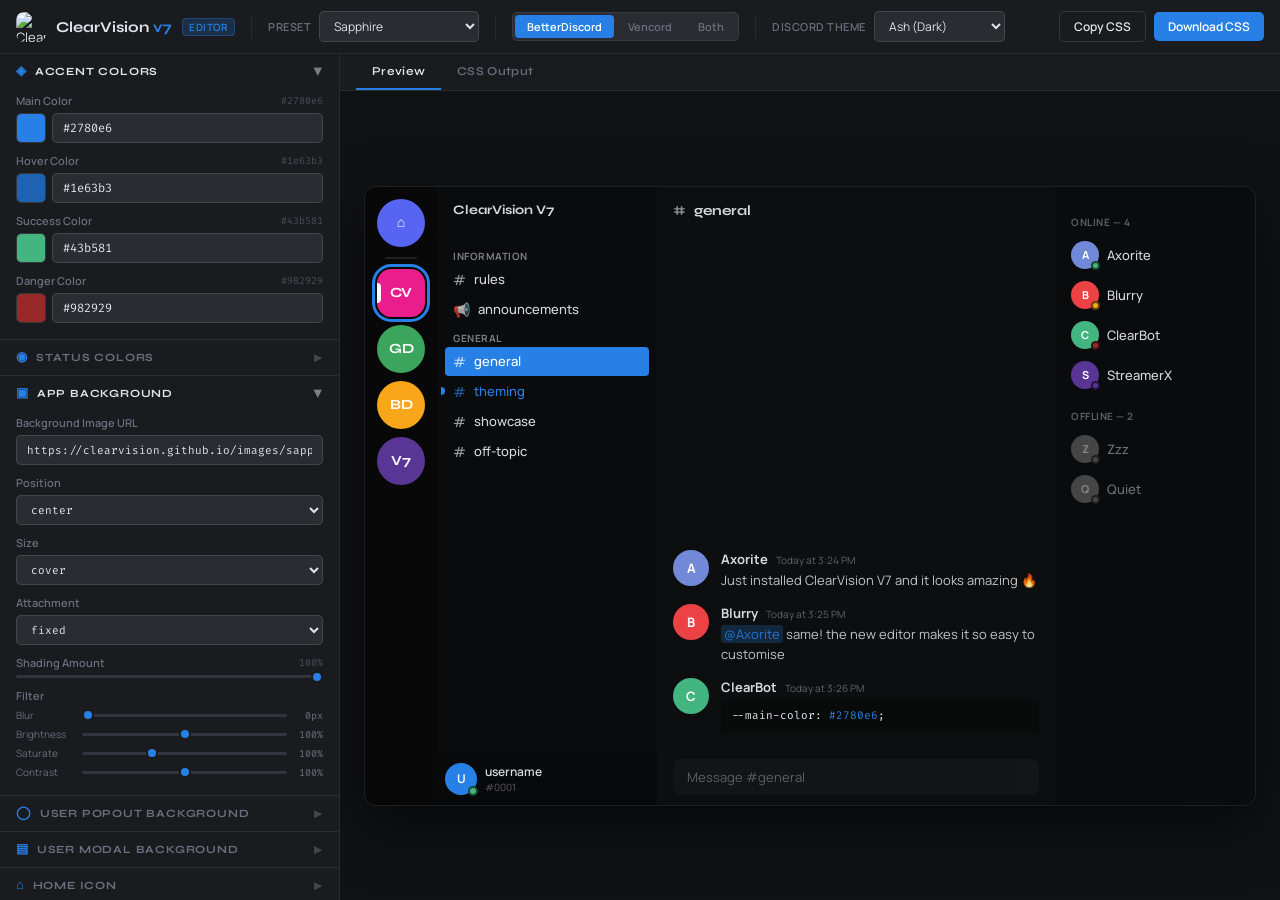
==== index.html @ d6570361 "Rename index-1.html to index.html" ====
<!DOCTYPE html>
<html lang="en">
<head>
<meta charset="UTF-8">
<meta name="viewport" content="width=device-width, initial-scale=1, viewport-fit=cover">
<title>v7 Editor</title>
<link rel="icon" type="image/png" href="https://avatars.githubusercontent.com/u/51228765?s=200&v=4">
<link rel="preconnect" href="https://fonts.googleapis.com">
<link href="https://fonts.googleapis.com/css2?family=Syne:wght@400;500;600;700;800&family=Fira+Code:wght@400;500&family=Manrope:wght@300;400;500;600&display=swap" rel="stylesheet">
<style>
  *, *::before, *::after { box-sizing: border-box; margin: 0; padding: 0; }

  :root {
    --ed-bg: #111214;
    --ed-surface: #1a1b1f;
    --ed-panel: #202226;
    --ed-control: #2a2c32;
    --ed-control-hover: #32353d;
    --ed-border: rgba(255,255,255,0.07);
    --ed-border-strong: rgba(255,255,255,0.12);
    --ed-text: #e1e3ea;
    --ed-muted: #6b6e7d;
    --ed-accent: #2780e6;
    --ed-accent-hover: #1e63b3;
    --ed-success: #3ba55d;
    --ed-danger: #ed4245;
    --ed-radius: 8px;
    --ed-radius-sm: 5px;
    --sidebar-w: 340px;
    /* Updated dynamically from the theme's main/hover colors */
    --theme-main: #2780e6;
    --theme-hover: #1e63b3;
  }

  html, body { height: 100%; background: var(--ed-bg); color: var(--ed-text); font-family: 'Manrope', sans-serif; font-size: 13px; overflow: hidden; }
  #app { display: flex; flex-direction: column; position: fixed; inset: 0; }

  /* ─── HEADER ─────────────────────────────────────── */
  #topbar {
    height: 54px;
    background: var(--ed-surface);
    border-bottom: 1px solid var(--ed-border);
    display: flex;
    align-items: center;
    padding: 0 16px;
    gap: 16px;
    flex-shrink: 0;
    z-index: 100;
  }
  .logo {
    display: flex;
    align-items: center;
    gap: 10px;
    flex-shrink: 0;
  }
  .logo-icon {
    width: 30px; height: 30px;
    border-radius: 8px;
    overflow: hidden;
    flex-shrink: 0;
  }
  .logo-name {
    font-family: 'Syne', sans-serif;
    font-weight: 700;
    font-size: 15px;
    color: var(--ed-text);
  }
  .logo-name span {
    color: var(--ed-accent);
  }
  .logo-badge {
    font-size: 10px;
    font-weight: 600;
    background: rgba(39, 128, 230, 0.2);
    color: var(--ed-accent);
    border: 1px solid rgba(39, 128, 230, 0.3);
    padding: 1px 6px;
    border-radius: 4px;
    letter-spacing: 0.5px;
  }
  .topbar-divider { width: 1px; height: 24px; background: var(--ed-border); flex-shrink: 0; }

  .preset-area {
    display: flex;
    align-items: center;
    gap: 8px;
  }
  .preset-area label {
    color: var(--ed-muted);
    font-size: 11px;
    font-weight: 600;
    text-transform: uppercase;
    letter-spacing: 0.5px;
    white-space: nowrap;
  }
  #preset-select {
    background: var(--ed-control);
    border: 1px solid var(--ed-border-strong);
    color: var(--ed-text);
    border-radius: var(--ed-radius-sm);
    padding: 5px 10px;
    font-size: 12px;
    font-family: 'Manrope', sans-serif;
    cursor: pointer;
    outline: none;
    min-width: 160px;
  }
  #preset-select:focus { border-color: var(--ed-accent); }

  .platform-tabs {
    display: flex;
    background: var(--ed-control);
    border-radius: var(--ed-radius-sm);
    border: 1px solid var(--ed-border);
    padding: 2px;
    gap: 2px;
    flex-shrink: 0;
  }
  .ptab {
    background: none;
    border: none;
    color: var(--ed-muted);
    font-family: 'Manrope', sans-serif;
    font-size: 11px;
    font-weight: 600;
    padding: 4px 12px;
    border-radius: 4px;
    cursor: pointer;
    transition: all 0.15s;
    white-space: nowrap;
  }
  .ptab:hover { color: var(--ed-text); }
  .ptab.active { background: var(--ed-accent); color: #fff; }

  .topbar-right { margin-left: auto; display: flex; gap: 8px; align-items: center; }

  .discord-theme-area {
    display: flex;
    align-items: center;
    gap: 8px;
  }
  .discord-theme-area label {
    color: var(--ed-muted);
    font-size: 11px;
    font-weight: 600;
    text-transform: uppercase;
    letter-spacing: 0.5px;
    white-space: nowrap;
  }
  #discord-theme-select {
    background: var(--ed-control);
    border: 1px solid var(--ed-border-strong);
    color: var(--ed-text);
    border-radius: var(--ed-radius-sm);
    padding: 5px 10px;
    font-size: 12px;
    font-family: 'Manrope', sans-serif;
    cursor: pointer;
    outline: none;
  }

  .btn {
    border: none;
    border-radius: var(--ed-radius-sm);
    padding: 6px 14px;
    font-family: 'Manrope', sans-serif;
    font-size: 12px;
    font-weight: 600;
    cursor: pointer;
    transition: all 0.15s;
    white-space: nowrap;
  }
  .btn-outline {
    background: transparent;
    border: 1px solid var(--ed-border-strong);
    color: var(--ed-text);
  }
  .btn-outline:hover { background: var(--ed-control); }
  .btn-primary { background: var(--ed-accent); color: #fff; }
  .btn-primary:hover { background: var(--ed-accent-hover); }

  /* ─── LAYOUT ──────────────────────────────────────── */
  #body { display: flex; flex: 1; overflow: hidden; }

  /* ─── SIDEBAR ─────────────────────────────────────── */
  #sidebar {
    width: var(--sidebar-w);
    flex-shrink: 0;
    background: var(--ed-surface);
    border-right: 1px solid var(--ed-border);
    overflow-y: auto;
    overflow-x: hidden;
    scrollbar-width: thin;
    scrollbar-color: var(--ed-control) transparent;
  }
  #sidebar::-webkit-scrollbar { width: 4px; }
  #sidebar::-webkit-scrollbar-track { background: transparent; }
  #sidebar::-webkit-scrollbar-thumb { background: var(--ed-control); border-radius: 4px; }

  /* ─── SECTION ─────────────────────────────────────── */
  .section { border-bottom: 1px solid var(--ed-border); }
  .section-header {
    display: flex;
    align-items: center;
    gap: 8px;
    padding: 11px 16px;
    cursor: pointer;
    user-select: none;
    font-family: 'Syne', sans-serif;
    font-size: 11px;
    font-weight: 700;
    text-transform: uppercase;
    letter-spacing: 0.8px;
    color: var(--ed-muted);
    transition: color 0.15s;
  }
  .section-header:hover { color: var(--ed-text); }
  .section-header .section-chevron {
    margin-left: auto;
    transition: transform 0.2s;
    opacity: 0.5;
    font-size: 10px;
  }
  .sec-icon {
    color: var(--theme-main);
    font-size: 13px;
    line-height: 1;
    flex-shrink: 0;
    transition: color 0.15s;
  }
  .section.open .section-header { color: var(--ed-text); }
  .section.open .section-chevron { transform: rotate(90deg); }
  .section-body {
    display: none;
    padding: 4px 16px 16px;
    gap: 10px;
    flex-direction: column;
  }
  .section.open .section-body { display: flex; }

  /* ─── CONTROLS ────────────────────────────────────── */
  .control-row {
    display: flex;
    flex-direction: column;
    gap: 5px;
  }
  .control-label {
    font-size: 11px;
    font-weight: 600;
    color: var(--ed-muted);
    display: flex;
    justify-content: space-between;
    align-items: center;
  }
  .control-label .label-default {
    font-size: 10px;
    font-weight: 400;
    font-family: 'Fira Code', monospace;
    color: rgba(107, 110, 125, 0.6);
  }

  /* Color row: swatch + hex input */
  .color-input-row {
    display: flex;
    gap: 6px;
    align-items: center;
  }
  .color-swatch-wrap {
    position: relative;
    width: 30px;
    height: 30px;
    border-radius: var(--ed-radius-sm);
    overflow: hidden;
    border: 1px solid var(--ed-border-strong);
    flex-shrink: 0;
    cursor: pointer;
  }
  .color-swatch-wrap input[type=color] {
    position: absolute;
    inset: -4px;
    width: calc(100% + 8px);
    height: calc(100% + 8px);
    border: none;
    padding: 0;
    cursor: pointer;
    opacity: 0;
  }
  .color-swatch {
    position: absolute;
    inset: 0;
    pointer-events: none;
    border-radius: 4px;
  }
  .hex-input {
    flex: 1;
    background: var(--ed-control);
    border: 1px solid var(--ed-border-strong);
    border-radius: var(--ed-radius-sm);
    color: var(--ed-text);
    font-family: 'Fira Code', monospace;
    font-size: 12px;
    padding: 5px 10px;
    outline: none;
    transition: border-color 0.15s;
    height: 30px;
  }
  .hex-input:focus { border-color: var(--ed-accent); }

  /* RGBA row */
  .rgba-row { display: flex; gap: 6px; align-items: center; }
  .opacity-wrap { display: flex; flex-direction: column; gap: 3px; flex: 1; }
  .opacity-label { font-size: 10px; color: var(--ed-muted); display: flex; justify-content: space-between; }
  input[type=range] {
    -webkit-appearance: none;
    width: 100%;
    height: 4px;
    background: var(--ed-control-hover);
    border-radius: 2px;
    outline: none;
    cursor: pointer;
  }
  input[type=range]::-webkit-slider-thumb {
    -webkit-appearance: none;
    width: 12px;
    height: 12px;
    border-radius: 50%;
    background: var(--ed-accent);
    border: 2px solid var(--ed-surface);
    cursor: pointer;
  }
  input[type=range].slim { height: 3px; }

  /* Text / select inputs */
  .text-input, .select-input {
    width: 100%;
    background: var(--ed-control);
    border: 1px solid var(--ed-border-strong);
    border-radius: var(--ed-radius-sm);
    color: var(--ed-text);
    font-family: 'Fira Code', monospace;
    font-size: 11px;
    padding: 6px 10px;
    outline: none;
    transition: border-color 0.15s;
    height: 30px;
  }
  .text-input:focus, .select-input:focus { border-color: var(--ed-accent); }
  .select-input { cursor: pointer; }

  /* Checkbox row */
  .check-row {
    display: flex;
    align-items: center;
    gap: 8px;
    padding: 4px 0;
    cursor: pointer;
    font-size: 12px;
    color: var(--ed-text);
  }
  .check-row input[type=checkbox] { accent-color: var(--ed-accent); cursor: pointer; width: 14px; height: 14px; }

  /* Shading group */
  .shading-group {
    background: var(--ed-control);
    border-radius: var(--ed-radius);
    border: 1px solid var(--ed-border);
    padding: 10px;
    display: flex;
    flex-direction: column;
    gap: 8px;
  }
  .shading-group .shading-label {
    font-size: 10px;
    font-weight: 700;
    text-transform: uppercase;
    letter-spacing: 0.5px;
    color: var(--ed-muted);
    margin-bottom: 2px;
  }

  .info-note {
    font-size: 11px;
    color: var(--ed-muted);
    background: var(--ed-control);
    border-radius: var(--ed-radius-sm);
    padding: 7px 10px;
    border-left: 2px solid var(--ed-accent);
    line-height: 1.5;
  }

  /* ─── PREVIEW AREA ────────────────────────────────── */
  #preview-area {
    flex: 1;
    display: flex;
    flex-direction: column;
    overflow: hidden;
    background: var(--ed-bg);
  }
  .preview-tabs-bar {
    display: flex;
    border-bottom: 1px solid var(--ed-border);
    background: var(--ed-surface);
    padding: 0 16px;
    gap: 0;
    flex-shrink: 0;
  }
  .view-tab {
    background: none;
    border: none;
    border-bottom: 2px solid transparent;
    color: var(--ed-muted);
    font-family: 'Syne', sans-serif;
    font-size: 12px;
    font-weight: 600;
    padding: 10px 16px;
    cursor: pointer;
    transition: all 0.15s;
    letter-spacing: 0.3px;
  }
  .view-tab:hover { color: var(--ed-text); border-bottom-color: color-mix(in srgb, var(--theme-main) 40%, transparent); }
  .view-tab.active { color: var(--ed-text); border-bottom-color: var(--theme-main); }

  .view-pane { display: none; flex: 1; overflow: hidden; }
  .view-pane.active { display: flex; }

  /* ─── DISCORD MOCK ────────────────────────────────── */
  #mock-wrap {
    flex: 1;
    display: flex;
    align-items: center;
    justify-content: center;
    padding: 24px;
    overflow: hidden;
  }
  #discord-mock {
    width: 100%;
    max-width: 900px;
    height: 100%;
    max-height: 620px;
    border-radius: 12px;
    overflow: hidden;
    display: flex;
    position: relative;
    box-shadow: 0 20px 60px rgba(0,0,0,0.6);
    border: 1px solid rgba(255,255,255,0.06);
  }
  /* Background layer */
  #mock-bg {
    position: absolute;
    inset: 0;
    background-size: cover;
    background-position: center;
    background-repeat: no-repeat;
    z-index: 0;
  }

  /* Servers sidebar */
  .mock-servers {
    width: 72px;
    flex-shrink: 0;
    display: flex;
    flex-direction: column;
    align-items: center;
    padding: 12px 0;
    gap: 8px;
    z-index: 2;
    position: relative;
  }
  .mock-servers-bg {
    position: absolute; inset: 0;
    background: rgba(0,0,0,0.6);
    z-index: -1;
  }
  .mock-server-icon {
    width: 48px; height: 48px;
    border-radius: 50%;
    display: flex; align-items: center; justify-content: center;
    font-family: 'Syne', sans-serif;
    font-weight: 700;
    font-size: 14px;
    color: #fff;
    cursor: pointer;
    transition: border-radius 0.2s;
    flex-shrink: 0;
    user-select: none;
  }
  .mock-server-icon:hover { border-radius: 30%; }
  .mock-server-icon.home { background: #5865f2; }
  .mock-server-icon.active { border-radius: 30%; }
  .server-pip {
    position: absolute;
    left: 0; top: 50%;
    transform: translateY(-50%);
    width: 4px;
    height: 20px;
    border-radius: 0 4px 4px 0;
    background: #fff;
    display: none;
  }
  .mock-server-icon.active .server-pip,
  .mock-server-icon:hover .server-pip { display: block; }
  .mock-server-wrap { position: relative; }
  .mock-divider {
    width: 32px; height: 2px;
    background: rgba(255,255,255,0.1);
    border-radius: 1px;
    margin: 2px 0;
  }

  /* Channels sidebar */
  .mock-channels {
    width: 220px;
    flex-shrink: 0;
    display: flex;
    flex-direction: column;
    z-index: 2;
    position: relative;
  }
  .mock-channels-bg {
    position: absolute; inset: 0;
    z-index: -1;
  }
  .mock-server-name {
    height: 48px;
    display: flex;
    align-items: center;
    padding: 0 16px;
    font-family: 'Syne', sans-serif;
    font-weight: 700;
    font-size: 13px;
    border-bottom: 1px solid rgba(0,0,0,0.2);
    cursor: pointer;
    user-select: none;
  }
  .mock-channel-list { flex: 1; padding: 8px 8px 0; overflow: hidden; }
  .mock-category-label {
    font-size: 10px;
    font-weight: 700;
    text-transform: uppercase;
    letter-spacing: 0.5px;
    padding: 6px 8px 2px;
    opacity: 0.7;
  }
  .mock-channel {
    display: flex;
    align-items: center;
    gap: 8px;
    padding: 5px 8px;
    border-radius: 4px;
    margin-bottom: 1px;
    cursor: pointer;
    font-size: 13px;
    font-weight: 500;
    user-select: none;
    position: relative;
  }
  .mock-channel.selected { border-radius: 4px; }
  .mock-channel .ch-icon { font-size: 14px; opacity: 0.7; }
  .mock-channel-unread-pip {
    position: absolute;
    left: -4px;
    width: 4px; height: 8px;
    border-radius: 0 4px 4px 0;
    display: none;
  }
  .mock-channel.unread .mock-channel-unread-pip { display: block; }
  .mock-user-bar {
    height: 52px;
    display: flex;
    align-items: center;
    padding: 0 8px;
    gap: 8px;
    background: rgba(0,0,0,0.2);
    flex-shrink: 0;
  }
  .mock-avatar {
    width: 32px; height: 32px;
    border-radius: 50%;
    background: var(--ed-accent);
    position: relative;
    flex-shrink: 0;
    display: flex;
    align-items: center;
    justify-content: center;
    font-size: 12px;
    font-weight: 700;
    color: #fff;
  }
  .mock-status-dot {
    position: absolute;
    bottom: -1px; right: -1px;
    width: 10px; height: 10px;
    border-radius: 50%;
    border: 2px solid rgba(0,0,0,0.4);
  }
  .mock-user-name { font-size: 12px; font-weight: 600; }
  .mock-user-tag { font-size: 11px; }

  /* Chat area */
  .mock-chat {
    flex: 1;
    display: flex;
    flex-direction: column;
    z-index: 2;
    position: relative;
    overflow: hidden;
  }
  .mock-chat-bg {
    position: absolute; inset: 0;
    z-index: -1;
  }
  .mock-chat-header {
    height: 48px;
    display: flex;
    align-items: center;
    padding: 0 16px;
    gap: 8px;
    border-bottom: 1px solid rgba(0,0,0,0.15);
    font-family: 'Syne', sans-serif;
    font-weight: 700;
    font-size: 14px;
    flex-shrink: 0;
  }
  .mock-chat-header .ch-icon { opacity: 0.6; }
  .mock-messages { flex: 1; padding: 16px; display: flex; flex-direction: column; gap: 14px; overflow: hidden; justify-content: flex-end; }
  .mock-msg { display: flex; gap: 12px; align-items: flex-start; }
  .mock-msg-avatar {
    width: 36px; height: 36px;
    border-radius: 50%;
    flex-shrink: 0;
    display: flex; align-items: center; justify-content: center;
    font-size: 13px; font-weight: 700; color: #fff;
  }
  .mock-msg-content { flex: 1; }
  .mock-msg-header { display: flex; gap: 8px; align-items: baseline; margin-bottom: 3px; }
  .mock-msg-name { font-size: 13px; font-weight: 700; }
  .mock-msg-time { font-size: 10px; opacity: 0.4; }
  .mock-msg-text { font-size: 13px; line-height: 1.5; opacity: 0.9; }
  .mock-msg-text.code-block {
    font-family: 'Fira Code', monospace;
    font-size: 11px;
    padding: 8px 10px;
    border-radius: 4px;
    margin-top: 4px;
    background: rgba(0,0,0,0.3);
    opacity: 1;
  }
  .mock-msg-mention {
    background: rgba(39,128,230,0.25);
    color: #7ab4f5;
    padding: 0 3px;
    border-radius: 3px;
  }

  .mock-input-bar {
    height: 56px;
    padding: 0 16px;
    display: flex;
    align-items: center;
    flex-shrink: 0;
  }
  .mock-input {
    flex: 1;
    height: 36px;
    border-radius: 8px;
    display: flex;
    align-items: center;
    padding: 0 14px;
    font-size: 13px;
    opacity: 0.5;
  }

  /* Members sidebar */
  .mock-members {
    width: 200px;
    flex-shrink: 0;
    display: flex;
    flex-direction: column;
    z-index: 2;
    position: relative;
    padding: 16px 8px;
    gap: 4px;
    overflow: hidden;
  }
  .mock-members-bg { position: absolute; inset: 0; z-index: -1; }
  .mock-member-cat {
    font-size: 10px;
    font-weight: 700;
    text-transform: uppercase;
    letter-spacing: 0.5px;
    padding: 4px 8px;
    opacity: 0.5;
    margin-top: 8px;
  }
  .mock-member-cat:first-child { margin-top: 0; }
  .mock-member {
    display: flex;
    align-items: center;
    gap: 8px;
    padding: 4px 8px;
    border-radius: 4px;
    cursor: pointer;
  }
  .mock-member:hover { background: rgba(255,255,255,0.05); }
  .mock-member-avatar {
    width: 28px; height: 28px;
    border-radius: 50%;
    flex-shrink: 0;
    display: flex; align-items: center; justify-content: center;
    font-size: 11px; font-weight: 700; color: #fff;
    position: relative;
  }
  .mock-member-status {
    position: absolute;
    bottom: -1px; right: -1px;
    width: 9px; height: 9px;
    border-radius: 50%;
    border: 2px solid transparent;
  }
  .mock-member-name { font-size: 13px; font-weight: 500; }

  /* CSS Output pane */
  #css-pane {
    flex: 1;
    overflow: auto;
    padding: 24px;
    scrollbar-width: thin;
    scrollbar-color: var(--ed-control) transparent;
  }
  #css-pane::-webkit-scrollbar { width: 6px; }
  #css-pane::-webkit-scrollbar-thumb { background: var(--ed-control); border-radius: 4px; }
  #css-output {
    font-family: 'Fira Code', monospace;
    font-size: 12px;
    line-height: 1.7;
    color: var(--ed-text);
    white-space: pre;
    background: var(--ed-surface);
    padding: 20px;
    border-radius: var(--ed-radius);
    border: 1px solid var(--ed-border);
  }
  /* Syntax highlighting */
  .css-comment { color: #5a6a7e; }
  .css-property { color: #c3e88d; }
  .css-value { color: #89ddff; }
  .css-selector { color: #82aaff; }
  .css-atrule { color: #c792ea; }
  .css-bracket { color: #89ddff; }

  /* ─── NOTIFICATION TOAST ──────────────────────────── */
  #toast {
    position: fixed;
    bottom: 24px; left: 50%; transform: translateX(-50%) translateY(0);
    background: var(--ed-success);
    color: #fff;
    padding: 10px 20px;
    border-radius: var(--ed-radius);
    font-size: 13px;
    font-weight: 600;
    z-index: 9999;
    transition: transform 0.25s cubic-bezier(0.34, 1.56, 0.64, 1), opacity 0.25s, visibility 0.25s;
    pointer-events: none;
    box-shadow: 0 4px 20px rgba(0,0,0,0.4);
    opacity: 0;
    visibility: hidden;
  }
  #toast.show { opacity: 1; visibility: visible; }

  /* ─── RESPONSIVE helper ───────────────────────────── */
  .mock-members { display: flex; }
  @media (max-width: 900px) { .mock-members { display: none; } }

  /* ─── MOBILE BOTTOM NAV ───────────────────────────── */
  #mobile-nav {
    display: none;
    height: calc(56px + env(safe-area-inset-bottom, 0px));
    padding-bottom: env(safe-area-inset-bottom, 0px);
    background: var(--ed-surface);
    border-top: 1px solid var(--ed-border);
    flex-shrink: 0;
    z-index: 200;
  }
  #mobile-nav-inner {
    display: flex;
    height: 56px;
  }
  .mnav-btn {
    flex: 1;
    display: flex;
    flex-direction: column;
    align-items: center;
    justify-content: center;
    gap: 3px;
    background: none;
    border: none;
    color: var(--ed-muted);
    font-family: 'Manrope', sans-serif;
    font-size: 10px;
    font-weight: 600;
    letter-spacing: 0.3px;
    cursor: pointer;
    transition: color 0.15s;
    padding: 0;
    position: relative;
  }
  .mnav-btn:hover:not(.active) { color: var(--theme-hover); }
  .mnav-btn.active { color: var(--theme-main); }
  .mnav-btn.active::after {
    content: '';
    position: absolute;
    top: 0; left: 20%; right: 20%;
    height: 2px;
    background: var(--theme-main);
    border-radius: 0 0 3px 3px;
  }
  .mnav-icon {
    width: 20px; height: 20px;
    display: block;
    fill: currentColor;
  }

  @media (max-width: 680px) {
    html, body { overflow: hidden; }

    /* Topbar: compact, no wrapping */
    #topbar {
      height: 50px;
      padding: 0 12px;
      gap: 8px;
      overflow: hidden;
    }
    /* Hide all topbar extras on mobile — they move to settings sheet or are redundant */
    .topbar-divider,
    .preset-area label,
    .platform-tabs,
    .discord-theme-area,
    .topbar-right { display: none !important; }

    /* Show just logo + mobile export btn */
    .logo-badge { display: none; }
    .logo-name { font-size: 14px; }
    #mobile-export-btn { display: flex !important; }

    /* Preset select stays visible, styled inline */
    .preset-area {
      margin-left: auto;
      gap: 0;
    }
    #preset-select {
      font-size: 12px;
      padding: 5px 8px;
      min-width: 0;
      max-width: 150px;
    }

    /* Layout: stacked, body fills remaining height */
    #body { position: relative; overflow: hidden; }

    /* Sidebar: full width, shown/hidden via mobile tab */
    #sidebar {
      position: absolute;
      inset: 0;
      width: 100%;
      border-right: none;
      z-index: 10;
      transform: translateX(0);
      transition: transform 0.25s ease;
    }
    #sidebar.mobile-hidden { transform: translateX(-100%); }

    /* Preview: full width, shown/hidden */
    #preview-area {
      position: absolute;
      inset: 0;
      z-index: 10;
      transform: translateX(100%);
      transition: transform 0.25s ease;
    }
    #preview-area.mobile-visible { transform: translateX(0); }

    /* Mobile CSS output pane */
    #css-pane { padding: 12px; }
    #css-output { font-size: 11px; white-space: pre-wrap; word-break: break-all; }

    /* Preview tabs bar on mobile — hide it, bottom nav handles this */
    .preview-tabs-bar { display: none; }

    /* Mock: smaller, full width */
    #mock-wrap { padding: 12px; align-items: flex-start; }
    #discord-mock {
      max-width: 100%;
      max-height: none;
      height: 380px;
      border-radius: 8px;
    }
    .mock-channels { width: 160px; }
    .mock-servers { width: 52px; }
    .mock-server-icon { width: 36px; height: 36px; font-size: 11px; }

    /* Controls: larger touch targets */
    .hex-input, .text-input, .select-input { height: 38px; font-size: 13px; }
    .color-swatch-wrap { width: 38px; height: 38px; }
    .section-header { padding: 14px 16px; font-size: 12px; }

    /* Mobile nav visible */
    #mobile-nav { display: flex; flex-direction: column; }

    /* Mobile settings sheet */
    #mobile-settings {
      display: block !important;
      position: fixed;
      inset: 0;
      z-index: 500;
      background: rgba(0,0,0,0.6);
      opacity: 0;
      pointer-events: none;
      transition: opacity 0.2s;
    }
    #mobile-settings.open {
      opacity: 1;
      pointer-events: all;
    }
    #mobile-settings-sheet {
      position: absolute;
      bottom: 0; left: 0; right: 0;
      background: var(--ed-surface);
      border-radius: 16px 16px 0 0;
      padding: 16px;
      display: flex;
      flex-direction: column;
      gap: 14px;
      transform: translateY(100%);
      transition: transform 0.25s cubic-bezier(0.34, 1.2, 0.64, 1);
    }
    #mobile-settings.open #mobile-settings-sheet { transform: translateY(0); }
    .settings-sheet-handle {
      width: 36px; height: 4px;
      background: var(--ed-border-strong);
      border-radius: 2px;
      margin: 0 auto 4px;
    }
    .settings-sheet-title {
      font-family: 'Syne', sans-serif;
      font-weight: 700;
      font-size: 15px;
      margin-bottom: 4px;
    }
    .settings-sheet-row {
      display: flex;
      flex-direction: column;
      gap: 6px;
    }
    .settings-sheet-row label {
      font-size: 11px;
      font-weight: 600;
      color: var(--ed-muted);
      text-transform: uppercase;
      letter-spacing: 0.5px;
    }
    .settings-sheet-row select {
      background: var(--ed-control);
      border: 1px solid var(--ed-border-strong);
      color: var(--ed-text);
      border-radius: var(--ed-radius-sm);
      padding: 10px 12px;
      font-size: 14px;
      font-family: 'Manrope', sans-serif;
      width: 100%;
      outline: none;
    }
    .settings-sheet-btns {
      display: flex;
      gap: 10px;
    }
    .settings-sheet-btns .btn {
      flex: 1;
      padding: 12px;
      font-size: 14px;
      border-radius: var(--ed-radius);
    }
    #mobile-export-btn {
      margin-left: auto;
      align-items: center;
      gap: 6px;
    }
  }
</style>
</head>
<body>

<div id="app">
  <!-- TOPBAR -->
  <header id="topbar">
    <div class="logo">
      <div class="logo-icon"><img src="https://avatars.githubusercontent.com/u/51228765?s=200&v=4" alt="ClearVision" style="width:100%;height:100%;object-fit:cover;border-radius:7px;display:block;"></div>
      <span class="logo-name">ClearVision <span>v7</span></span>
      <span class="logo-badge">EDITOR</span>
    </div>
    <div class="topbar-divider"></div>
    <div class="preset-area">
      <label>PRESET</label>
      <select id="preset-select">
        <option value="">Custom</option>
        <option value="sapphire" selected>Sapphire</option>
        <option value="ruby">Ruby</option>
        <option value="amber">Amber</option>
        <option value="emerald">Emerald</option>
        <option value="amethyst">Amethyst</option>
        <option value="halloween">Halloween</option>
        <option value="winter">Winter</option>
      </select>
    </div>
    <div class="topbar-divider"></div>
    <div class="platform-tabs">
      <button class="ptab active" data-platform="bd">BetterDiscord</button>
      <button class="ptab" data-platform="vencord">Vencord</button>
      <button class="ptab" data-platform="both">Both</button>
    </div>
    <div class="topbar-divider"></div>
    <div class="discord-theme-area">
      <label>DISCORD THEME</label>
      <select id="discord-theme-select">
        <option value="dark">Ash (Dark)</option>
        <option value="darker">Dark (Darker)</option>
        <option value="midnight">Onyx (Midnight)</option>
        <option value="light">Light</option>
      </select>
    </div>
    <div class="topbar-right">
      <button class="btn btn-outline" id="copy-btn">Copy CSS</button>
      <button class="btn btn-primary" id="download-btn">Download CSS</button>
      <!-- Mobile only -->
      <button class="btn btn-outline" id="mobile-export-btn" style="display:none;" onclick="openMobileSettings()">⚙️ Settings</button>
    </div>
  </header>

  <div id="body">
    <!-- SIDEBAR -->
    <aside id="sidebar">

      <!-- ACCENT COLORS -->
      <div class="section open" id="sec-accent">
        <div class="section-header" onclick="toggleSection('sec-accent')">
          <span class="sec-icon">◈</span> Accent Colors
          <span class="section-chevron">▶</span>
        </div>
        <div class="section-body">
          <div class="control-row">
            <div class="control-label">Main Color <span class="label-default">#2780e6</span></div>
            <div id="ctrl-main-color"></div>
          </div>
          <div class="control-row">
            <div class="control-label">Hover Color <span class="label-default">#1e63b3</span></div>
            <div id="ctrl-hover-color"></div>
          </div>
          <div class="control-row">
            <div class="control-label">Success Color <span class="label-default">#43b581</span></div>
            <div id="ctrl-success-color"></div>
          </div>
          <div class="control-row">
            <div class="control-label">Danger Color <span class="label-default">#982929</span></div>
            <div id="ctrl-danger-color"></div>
          </div>
        </div>
      </div>

      <!-- STATUS COLORS -->
      <div class="section" id="sec-status">
        <div class="section-header" onclick="toggleSection('sec-status')">
          <span class="sec-icon">◉</span> Status Colors
          <span class="section-chevron">▶</span>
        </div>
        <div class="section-body">
          <div class="control-row">
            <div class="control-label">Online <span class="label-default">#43b581</span></div>
            <div id="ctrl-online-color"></div>
          </div>
          <div class="control-row">
            <div class="control-label">Idle <span class="label-default">#faa61a</span></div>
            <div id="ctrl-idle-color"></div>
          </div>
          <div class="control-row">
            <div class="control-label">Do Not Disturb <span class="label-default">#982929</span></div>
            <div id="ctrl-dnd-color"></div>
          </div>
          <div class="control-row">
            <div class="control-label">Streaming <span class="label-default">#593695</span></div>
            <div id="ctrl-streaming-color"></div>
          </div>
          <div class="control-row">
            <div class="control-label">Offline <span class="label-default">#808080</span></div>
            <div id="ctrl-offline-color"></div>
          </div>
        </div>
      </div>

      <!-- BACKGROUND -->
      <div class="section open" id="sec-bg">
        <div class="section-header" onclick="toggleSection('sec-bg')">
          <span class="sec-icon">▣</span> App Background
          <span class="section-chevron">▶</span>
        </div>
        <div class="section-body">
          <div class="control-row">
            <div class="control-label">Background Image URL</div>
            <input type="text" class="text-input" id="ctrl-bg-url" placeholder="https://example.com/image.jpg">
          </div>
          <div class="control-row">
            <div class="control-label">Position</div>
            <select class="select-input" id="ctrl-bg-position">
              <option value="center">center</option>
              <option value="top">top</option>
              <option value="bottom">bottom</option>
              <option value="left">left</option>
              <option value="right">right</option>
              <option value="top center">top center</option>
              <option value="bottom center">bottom center</option>
            </select>
          </div>
          <div class="control-row">
            <div class="control-label">Size</div>
            <select class="select-input" id="ctrl-bg-size">
              <option value="cover">cover</option>
              <option value="contain">contain</option>
              <option value="auto">auto</option>
              <option value="100%">100%</option>
              <option value="100% 100%">100% 100%</option>
            </select>
          </div>
          <div class="control-row">
            <div class="control-label">Attachment</div>
            <select class="select-input" id="ctrl-bg-attachment">
              <option value="fixed">fixed</option>
              <option value="scroll">scroll</option>
              <option value="local">local</option>
            </select>
          </div>
          <div class="control-row" id="ctrl-bg-shading-row">
            <div class="control-label">Shading Amount <span class="label-default" id="shading-pct-label">100%</span></div>
            <input type="range" class="slim" id="ctrl-bg-shading-pct" min="0" max="100" value="100">
          </div>
          <div class="control-row">
            <div class="control-label">Filter</div>
            <div style="display:flex;flex-direction:column;gap:5px;">
              <div style="display:flex;gap:6px;align-items:center;">
                <span style="font-size:10px;color:var(--ed-muted);width:60px;">Blur</span>
                <input type="range" class="slim" id="filter-blur" min="0" max="20" value="0" step="0.5" style="flex:1">
                <span style="font-size:10px;font-family:'Fira Code',monospace;color:var(--ed-muted);width:30px;text-align:right" id="filter-blur-val">0px</span>
              </div>
              <div style="display:flex;gap:6px;align-items:center;">
                <span style="font-size:10px;color:var(--ed-muted);width:60px;">Brightness</span>
                <input type="range" class="slim" id="filter-brightness" min="0" max="200" value="100" step="5" style="flex:1">
                <span style="font-size:10px;font-family:'Fira Code',monospace;color:var(--ed-muted);width:30px;text-align:right" id="filter-brightness-val">100%</span>
              </div>
              <div style="display:flex;gap:6px;align-items:center;">
                <span style="font-size:10px;color:var(--ed-muted);width:60px;">Saturate</span>
                <input type="range" class="slim" id="filter-saturate" min="0" max="300" value="100" step="5" style="flex:1">
                <span style="font-size:10px;font-family:'Fira Code',monospace;color:var(--ed-muted);width:30px;text-align:right" id="filter-saturate-val">100%</span>
              </div>
              <div style="display:flex;gap:6px;align-items:center;">
                <span style="font-size:10px;color:var(--ed-muted);width:60px;">Contrast</span>
                <input type="range" class="slim" id="filter-contrast" min="0" max="200" value="100" step="5" style="flex:1">
                <span style="font-size:10px;font-family:'Fira Code',monospace;color:var(--ed-muted);width:30px;text-align:right" id="filter-contrast-val">100%</span>
              </div>
            </div>
          </div>
        </div>
      </div>

      <!-- USER POPOUT BG -->
      <div class="section" id="sec-popout">
        <div class="section-header" onclick="toggleSection('sec-popout')">
          <span class="sec-icon">◯</span> User Popout Background
          <span class="section-chevron">▶</span>
        </div>
        <div class="section-body">
          <label class="check-row">
            <input type="checkbox" id="popout-link-bg" checked>
            Use same as App Background
          </label>
          <div id="popout-custom-fields" style="display:none;flex-direction:column;gap:10px;">
            <div class="control-row">
              <div class="control-label">Image URL</div>
              <input type="text" class="text-input" id="ctrl-popout-url" placeholder="https://...">
            </div>
            <div class="control-row">
              <div class="control-label">Position</div>
              <select class="select-input" id="ctrl-popout-position">
                <option value="center">center</option><option value="top">top</option><option value="bottom">bottom</option>
              </select>
            </div>
            <div class="control-row">
              <div class="control-label">Size</div>
              <select class="select-input" id="ctrl-popout-size">
                <option value="cover">cover</option><option value="contain">contain</option><option value="auto">auto</option>
              </select>
            </div>
            <div class="control-row">
              <div class="control-label">Attachment</div>
              <select class="select-input" id="ctrl-popout-attachment">
                <option value="fixed">fixed</option><option value="scroll">scroll</option>
              </select>
            </div>
          </div>
        </div>
      </div>

      <!-- USER MODAL BG -->
      <div class="section" id="sec-modal">
        <div class="section-header" onclick="toggleSection('sec-modal')">
          <span class="sec-icon">▤</span> User Modal Background
          <span class="section-chevron">▶</span>
        </div>
        <div class="section-body">
          <label class="check-row">
            <input type="checkbox" id="modal-link-bg" checked>
            Use same as App Background
          </label>
          <div id="modal-custom-fields" style="display:none;flex-direction:column;gap:10px;">
            <div class="control-row">
              <div class="control-label">Image URL</div>
              <input type="text" class="text-input" id="ctrl-modal-url" placeholder="https://...">
            </div>
            <div class="control-row">
              <div class="control-label">Position</div>
              <select class="select-input" id="ctrl-modal-position">
                <option value="center">center</option><option value="top">top</option><option value="bottom">bottom</option>
              </select>
            </div>
            <div class="control-row">
              <div class="control-label">Size</div>
              <select class="select-input" id="ctrl-modal-size">
                <option value="cover">cover</option><option value="contain">contain</option><option value="auto">auto</option>
              </select>
            </div>
            <div class="control-row">
              <div class="control-label">Attachment</div>
              <select class="select-input" id="ctrl-modal-attachment">
                <option value="fixed">fixed</option><option value="scroll">scroll</option>
              </select>
            </div>
          </div>
        </div>
      </div>

      <!-- HOME ICON -->
      <div class="section" id="sec-home">
        <div class="section-header" onclick="toggleSection('sec-home')">
          <span class="sec-icon">⌂</span> Home Icon
          <span class="section-chevron">▶</span>
        </div>
        <div class="section-body">
          <div class="control-row">
            <div class="control-label">Home Icon URL</div>
            <input type="text" class="text-input" id="ctrl-home-icon" placeholder="https://clearvision.github.io/icons/discord.svg">
          </div>
          <div class="control-row">
            <div class="control-label">Home Icon Size</div>
            <select class="select-input" id="ctrl-home-size">
              <option value="cover">cover</option>
              <option value="contain">contain</option>
              <option value="auto">auto</option>
            </select>
          </div>
        </div>
      </div>

      <!-- FONTS -->
      <div class="section" id="sec-fonts">
        <div class="section-header" onclick="toggleSection('sec-fonts')">
          <span>Aa</span> Fonts
          <span class="section-chevron">▶</span>
        </div>
        <div class="section-body">
          <div class="info-note">Font must be installed on the user's system, or imported via an @import rule in the custom CSS area.</div>
          <div class="control-row">
            <div class="control-label">Main Font</div>
            <input type="text" class="text-input" id="ctrl-main-font" value='"gg sans", "Helvetica Neue", Helvetica, Arial, sans-serif'>
          </div>
          <div class="control-row">
            <div class="control-label">Code Font</div>
            <input type="text" class="text-input" id="ctrl-code-font" value='Consolas, "gg mono", "Liberation Mono", Menlo, Courier, monospace'>
          </div>
        </div>
      </div>

      <!-- CHANNEL COLORS -->
      <div class="section" id="sec-channels">
        <div class="section-header" onclick="toggleSection('sec-channels')">
          <span>#</span> Channel Colors
          <span class="section-chevron">▶</span>
        </div>
        <div class="section-body">
          <div class="info-note">Values starting with <code>var(--...)</code> reference Discord's built-in variables. Change to a hex color to override.</div>
          <div class="control-row">
            <div class="control-label">Normal</div>
            <input type="text" class="text-input ch-var" id="ctrl-channel-normal" value="var(--interactive-text-default)">
          </div>
          <div class="control-row">
            <div class="control-label">Muted</div>
            <input type="text" class="text-input ch-var" id="ctrl-channel-muted" value="var(--interactive-muted)">
          </div>
          <div class="control-row">
            <div class="control-label">Hover</div>
            <input type="text" class="text-input ch-var" id="ctrl-channel-hover" value="var(--interactive-text-hover)">
          </div>
          <div class="control-row">
            <div class="control-label">Selected Text</div>
            <input type="text" class="text-input ch-var" id="ctrl-channel-selected" value="var(--interactive-text-active)">
          </div>
          <div class="control-row">
            <div class="control-label">Selected Background <span class="label-default">var(--main-color)</span></div>
            <input type="text" class="text-input ch-var" id="ctrl-channel-selected-bg" value="var(--main-color)">
          </div>
          <div class="control-row">
            <div class="control-label">Unread <span class="label-default">var(--main-color)</span></div>
            <input type="text" class="text-input ch-var" id="ctrl-channel-unread" value="var(--main-color)">
          </div>
          <div class="control-row">
            <div class="control-label">Unread Hover <span class="label-default">var(--hover-color)</span></div>
            <input type="text" class="text-input ch-var" id="ctrl-channel-unread-hover" value="var(--hover-color)">
          </div>
        </div>
      </div>

      <!-- SHADING -->
      <div class="section" id="sec-shading">
        <div class="section-header" onclick="toggleSection('sec-shading')">
          <span class="sec-icon">▨</span> Panel Shading
          <span class="section-chevron">▶</span>
        </div>
        <div class="section-body">
          <div class="info-note" id="shading-note">Editing shading for: <strong>Ash (Dark)</strong>. Change the Discord Theme selector to edit other variants.</div>

          <div class="shading-group">
            <div class="shading-label">Background Shading</div>
            <div id="ctrl-bg-shading"></div>
          </div>
          <div class="shading-group">
            <div class="shading-label">Card Shading</div>
            <div id="ctrl-card-shading"></div>
          </div>
          <div class="shading-group">
            <div class="shading-label">Popout Shading</div>
            <div id="ctrl-popout-shading"></div>
          </div>
          <div class="shading-group">
            <div class="shading-label">Modal Shading</div>
            <div id="ctrl-modal-shading"></div>
          </div>
          <div class="shading-group">
            <div class="shading-label">Input Shading</div>
            <div id="ctrl-input-shading"></div>
          </div>
          <div class="control-row">
            <div class="control-label">Normal Text Color</div>
            <div id="ctrl-normal-text"></div>
          </div>
          <div class="control-row">
            <div class="control-label">Muted Text Color</div>
            <div id="ctrl-muted-text"></div>
          </div>
        </div>
      </div>

      <!-- ADDONS -->
      <div class="section" id="sec-addons">
        <div class="section-header" onclick="toggleSection('sec-addons')">
          <span class="sec-icon">⊕</span> Optional Addons
          <span class="section-chevron">▶</span>
        </div>
        <div class="section-body">
          <div class="info-note">These addons are maintained separately. Enable them to include the required <code>@import</code> in your CSS.</div>
          <label class="check-row">
            <input type="checkbox" id="addon-titlebar" onchange="state.addonTitlebar=this.checked; updateCssOutput()">
            Windows Titlebar — moves window controls into the header
          </label>
          <label class="check-row">
            <input type="checkbox" id="addon-hsl" onchange="state.addonHorizontalServers=this.checked; if(this.checked){ state.addonServerColumns=false; document.getElementById('addon-servercolumns').checked=false; } updateCssOutput()">
            Horizontal Server List
          </label>
          <label class="check-row">
            <input type="checkbox" id="addon-radial" onchange="state.addonRadialStatus=this.checked; updateCssOutput()">
            Radial Status — circular status indicators
          </label>
          <label class="check-row">
            <input type="checkbox" id="addon-discolored" onchange="state.addonDiscolored=this.checked; updateCssOutput()">
            Discolored — colored icons &amp; UI elements
          </label>
          <label class="check-row">
            <input type="checkbox" id="addon-servercolumns" onchange="state.addonServerColumns=this.checked; if(this.checked){ state.addonHorizontalServers=false; document.getElementById('addon-hsl').checked=false; } updateCssOutput()">
            Server Columns — multi-column server list
          </label>
        </div>
      </div>

      <!-- TRANSPARENT BACKGROUNDS -->
      <div class="section" id="sec-transparent">
        <div class="section-header" onclick="toggleSection('sec-transparent')">
          <span class="sec-icon">▭</span> Transparent Backgrounds
          <span class="section-chevron">▶</span>
        </div>
        <div class="section-body">
          <label class="check-row">
            <input type="checkbox" id="bg-transparent" onchange="state.bgTransparent=this.checked; showTransparentWarning(); updateCssOutput()">
            Transparent App Background
          </label>
          <label class="check-row">
            <input type="checkbox" id="popout-transparent" onchange="state.popoutTransparent=this.checked; showTransparentWarning(); updateCssOutput()">
            Transparent User Popout
          </label>
          <label class="check-row">
            <input type="checkbox" id="modal-transparent" onchange="state.modalTransparent=this.checked; showTransparentWarning(); updateCssOutput()">
            Transparent User Modal
          </label>
          <div class="info-note transparent-bd-warning" id="transparent-bd-warning" style="display:none;">
            <strong>BetterDiscord users:</strong> Transparent backgrounds require enabling <em>Enable Transparency</em> in Discord's Appearance settings, and launching Discord with <code>--enable-transparent-visuals</code>. On Vencord, transparency works automatically via the VibrancyEffect or TransparentBackground plugin.<br><br>
            <strong>Other client mods:</strong> Transparent background support varies — refer to your client mod's documentation to enable it.
          </div>
        </div>
      </div>

      <!-- IMPORT EXISTING CSS -->
      <div class="section" id="sec-import">
        <div class="section-header" onclick="toggleSection('sec-import')">
          <span class="sec-icon">▷</span> Import Existing Theme
          <span class="section-chevron">▶</span>
        </div>
        <div class="section-body">
          <div class="info-note">Upload a ClearVision CSS file to populate the editor with its settings. Unknown values are left unchanged.</div>
          <label style="display:flex;flex-direction:column;gap:8px;cursor:pointer;">
            <div id="import-dropzone" style="border:2px dashed var(--ed-border-strong);border-radius:var(--ed-radius);padding:20px;text-align:center;color:var(--ed-muted);font-size:12px;transition:border-color 0.15s,color 0.15s;cursor:pointer;"
              ondragover="event.preventDefault();this.style.borderColor='var(--theme-main)';this.style.color='var(--ed-text)';"
              ondragleave="this.style.borderColor='';this.style.color='';"
              ondrop="event.preventDefault();this.style.borderColor='';this.style.color='';handleCssImport(event.dataTransfer.files[0]);">
              <div style="font-size:24px;margin-bottom:6px;">⬆️</div>
              Drop a .css file here or click to browse
            </div>
            <input type="file" accept=".css,text/css" style="display:none" id="import-file-input" onchange="handleCssImport(this.files[0])">
          </label>
          <button class="btn btn-outline" style="width:100%" onclick="document.getElementById('import-file-input').click()">Browse for CSS file…</button>
          <div id="import-result" style="display:none;font-size:11px;padding:8px 10px;border-radius:var(--ed-radius-sm);background:var(--ed-control);color:var(--ed-text);line-height:1.6;"></div>
        </div>
      </div>

      <!-- CUSTOM CSS -->
      <div class="section" id="sec-custom">
        <div class="section-header" onclick="toggleSection('sec-custom')">
          <span class="sec-icon">✦</span> Additional CSS
          <span class="section-chevron">▶</span>
        </div>
        <div class="section-body">
          <div class="control-row">
            <div class="control-label">Custom CSS (appended at the end)</div>
            <textarea id="ctrl-custom-css" style="width:100%;min-height:100px;background:var(--ed-control);border:1px solid var(--ed-border-strong);border-radius:var(--ed-radius-sm);color:var(--ed-text);font-family:'Fira Code',monospace;font-size:11px;padding:8px 10px;outline:none;resize:vertical;line-height:1.6;" placeholder="/* Add your custom CSS here */"></textarea>
          </div>
        </div>
      </div>

    </aside>

    <!-- PREVIEW AREA -->
    <main id="preview-area">
      <div class="preview-tabs-bar">
        <button class="view-tab active" onclick="switchViewTab('preview', this)">Preview</button>
        <button class="view-tab" onclick="switchViewTab('css', this)">CSS Output</button>
      </div>

      <div class="view-pane active" id="pane-preview">
        <div id="mock-wrap">
          <div id="discord-mock">
            <!-- Background layer -->
            <div id="mock-bg"></div>

            <!-- Servers sidebar -->
            <div class="mock-servers">
              <div class="mock-servers-bg" id="mock-servers-bg"></div>
              <div class="mock-server-wrap">
                <div class="mock-server-icon home" id="mock-home-icon">
                  <div class="server-pip"></div>
                  ⌂
                </div>
              </div>
              <div class="mock-divider"></div>
              <div class="mock-server-wrap">
                <div class="mock-server-icon active" id="mock-active-server" style="background:#e91e8c">
                  <div class="server-pip"></div>
                  CV
                </div>
              </div>
              <div class="mock-server-wrap">
                <div class="mock-server-icon" style="background:#3ba55d">GD</div>
              </div>
              <div class="mock-server-wrap">
                <div class="mock-server-icon" style="background:#faa61a">BD</div>
              </div>
              <div class="mock-server-wrap">
                <div class="mock-server-icon" style="background:#593695">V7</div>
              </div>
            </div>

            <!-- Channels sidebar -->
            <div class="mock-channels">
              <div class="mock-channels-bg" id="mock-channels-bg"></div>
              <div class="mock-server-name" id="mock-server-name-text">ClearVision V7</div>
              <div class="mock-channel-list">
                <div class="mock-category-label" id="mock-cat1">INFORMATION</div>
                <div class="mock-channel" id="mock-ch-rules">
                  <span class="ch-icon">#</span> rules
                </div>
                <div class="mock-channel" id="mock-ch-announce">
                  <span class="ch-icon">📢</span> announcements
                </div>
                <div class="mock-category-label" id="mock-cat2">GENERAL</div>
                <div class="mock-channel selected" id="mock-ch-general">
                  <div class="mock-channel-unread-pip" id="mock-pip-general"></div>
                  <span class="ch-icon">#</span> general
                </div>
                <div class="mock-channel unread" id="mock-ch-theming">
                  <div class="mock-channel-unread-pip" id="mock-pip-theming"></div>
                  <span class="ch-icon">#</span> theming
                </div>
                <div class="mock-channel" id="mock-ch-showcase">
                  <span class="ch-icon">#</span> showcase
                </div>
                <div class="mock-channel" id="mock-ch-offtopic">
                  <span class="ch-icon">#</span> off-topic
                </div>
              </div>
              <div class="mock-user-bar">
                <div class="mock-avatar" id="mock-avatar-bar">
                  U
                  <div class="mock-status-dot" id="mock-own-status"></div>
                </div>
                <div>
                  <div class="mock-user-name" id="mock-username-bar">username</div>
                  <div class="mock-user-tag" id="mock-usertag-bar" style="font-size:10px;opacity:0.5;">#0001</div>
                </div>
              </div>
            </div>

            <!-- Chat area -->
            <div class="mock-chat">
              <div class="mock-chat-bg" id="mock-chat-bg"></div>
              <div class="mock-chat-header" id="mock-chat-header">
                <span class="ch-icon">#</span>
                <span>general</span>
              </div>
              <div class="mock-messages">
                <div class="mock-msg">
                  <div class="mock-msg-avatar" style="background:#7289da">A</div>
                  <div class="mock-msg-content">
                    <div class="mock-msg-header">
                      <span class="mock-msg-name" id="mock-msg-name1">Axorite</span>
                      <span class="mock-msg-time">Today at 3:24 PM</span>
                    </div>
                    <div class="mock-msg-text" id="mock-msg-text1">Just installed ClearVision V7 and it looks amazing 🔥</div>
                  </div>
                </div>
                <div class="mock-msg">
                  <div class="mock-msg-avatar" style="background:#ed4245">B</div>
                  <div class="mock-msg-content">
                    <div class="mock-msg-header">
                      <span class="mock-msg-name" id="mock-msg-name2">Blurry</span>
                      <span class="mock-msg-time">Today at 3:25 PM</span>
                    </div>
                    <div class="mock-msg-text" id="mock-msg-text2"><span class="mock-msg-mention">@Axorite</span> same! the new editor makes it so easy to customise</div>
                  </div>
                </div>
                <div class="mock-msg">
                  <div class="mock-msg-avatar" id="mock-msg-avatar3" style="background:#43b581">C</div>
                  <div class="mock-msg-content">
                    <div class="mock-msg-header">
                      <span class="mock-msg-name" id="mock-msg-name3" style="">ClearBot</span>
                      <span class="mock-msg-time">Today at 3:26 PM</span>
                    </div>
                    <div class="mock-msg-text code-block" id="mock-msg-code">--main-color: <span id="mock-code-color">#2780e6</span>;</div>
                  </div>
                </div>
              </div>
              <div class="mock-input-bar">
                <div class="mock-input" id="mock-input-box">Message #general</div>
              </div>
            </div>

            <!-- Members sidebar -->
            <div class="mock-members">
              <div class="mock-members-bg" id="mock-members-bg"></div>
              <div class="mock-member-cat">ONLINE — 4</div>
              <div class="mock-member">
                <div class="mock-member-avatar" style="background:#7289da">A
                  <div class="mock-member-status" id="ms-online" style="background:#43b581"></div>
                </div>
                <span class="mock-member-name" id="mm-name1">Axorite</span>
              </div>
              <div class="mock-member">
                <div class="mock-member-avatar" style="background:#ed4245">B
                  <div class="mock-member-status" id="ms-idle" style="background:#faa61a"></div>
                </div>
                <span class="mock-member-name" id="mm-name2">Blurry</span>
              </div>
              <div class="mock-member">
                <div class="mock-member-avatar" id="mock-member-av3" style="background:#43b581">C
                  <div class="mock-member-status" id="ms-dnd" style="background:#982929"></div>
                </div>
                <span class="mock-member-name" id="mm-name3">ClearBot</span>
              </div>
              <div class="mock-member">
                <div class="mock-member-avatar" style="background:#593695">S
                  <div class="mock-member-status" id="ms-streaming" style="background:#593695"></div>
                </div>
                <span class="mock-member-name">StreamerX</span>
              </div>
              <div class="mock-member-cat">OFFLINE — 2</div>
              <div class="mock-member" style="opacity:0.5">
                <div class="mock-member-avatar" style="background:#808080">Z
                  <div class="mock-member-status" id="ms-offline" style="background:#808080"></div>
                </div>
                <span class="mock-member-name">Zzz</span>
              </div>
              <div class="mock-member" style="opacity:0.5">
                <div class="mock-member-avatar" style="background:#808080">Q
                  <div class="mock-member-status" style="background:#808080"></div>
                </div>
                <span class="mock-member-name">Quiet</span>
              </div>
            </div>
          </div>
        </div>
      </div>

      <div class="view-pane" id="pane-css">
        <div id="css-pane">
          <pre id="css-output"></pre>
        </div>
      </div>
    </main>
  </div>

  <!-- MOBILE BOTTOM NAV (inside #app so it's part of the flex column) -->
  <nav id="mobile-nav">
    <div id="mobile-nav-inner">
      <button class="mnav-btn active" id="mnav-editor" onclick="mobileTab('editor')">
        <svg class="mnav-icon" viewBox="0 0 24 24"><path d="M3 17.25V21h3.75L17.81 9.94l-3.75-3.75L3 17.25zM20.71 7.04a1 1 0 0 0 0-1.41l-2.34-2.34a1 1 0 0 0-1.41 0l-1.83 1.83 3.75 3.75 1.83-1.83z"/></svg>
        Editor
      </button>
      <button class="mnav-btn" id="mnav-preview" onclick="mobileTab('preview')">
        <svg class="mnav-icon" viewBox="0 0 24 24"><path d="M12 4.5C7 4.5 2.73 7.61 1 12c1.73 4.39 6 7.5 11 7.5s9.27-3.11 11-7.5c-1.73-4.39-6-7.5-11-7.5zM12 17c-2.76 0-5-2.24-5-5s2.24-5 5-5 5 2.24 5 5-2.24 5-5 5zm0-8c-1.66 0-3 1.34-3 3s1.34 3 3 3 3-1.34 3-3-1.34-3-3-3z"/></svg>
        Preview
      </button>
      <button class="mnav-btn" id="mnav-css" onclick="mobileTab('css')">
        <svg class="mnav-icon" viewBox="0 0 24 24"><path d="M9.4 16.6 4.8 12l4.6-4.6L8 6l-6 6 6 6 1.4-1.4zm5.2 0 4.6-4.6-4.6-4.6L16 6l6 6-6 6-1.4-1.4z"/></svg>
        CSS
      </button>
      <button class="mnav-btn" id="mnav-export" onclick="openMobileSettings()">
        <svg class="mnav-icon" viewBox="0 0 24 24"><path d="M19 9h-4V3H9v6H5l7 7 7-7zM5 18v2h14v-2H5z"/></svg>
        Export
      </button>
    </div>
  </nav>
</div>

<!-- MOBILE SETTINGS SHEET -->
<div id="mobile-settings" style="display:none;" onclick="closeMobileSettingsIfBg(event)">
  <div id="mobile-settings-sheet">
    <div class="settings-sheet-handle"></div>
    <div class="settings-sheet-title">Settings & Export</div>

    <div class="settings-sheet-row">
      <label>Platform</label>
      <select id="mobile-platform-select" onchange="state.platform=this.value; document.querySelectorAll('.ptab').forEach(b=>b.classList.toggle('active',b.dataset.platform===this.value)); updateCssOutput();">
        <option value="bd">BetterDiscord</option>
        <option value="vencord">Vencord</option>
        <option value="both">Both</option>
      </select>
    </div>

    <div class="settings-sheet-row">
      <label>Discord Theme (Preview)</label>
      <select id="mobile-discord-theme" onchange="document.getElementById('discord-theme-select').value=this.value; state.discordTheme=this.value; refreshShadingControls(); updatePreview(); updateCssOutput();">
        <option value="dark">Ash (Dark)</option>
        <option value="darker">Dark (Darker)</option>
        <option value="midnight">Onyx (Midnight)</option>
        <option value="light">Light</option>
      </select>
    </div>

    <div class="settings-sheet-btns">
      <button class="btn btn-outline" onclick="navigator.clipboard.writeText(generateCSS()).then(()=>{ showToast('✓ Copied!'); closeMobileSettings(); })">Copy CSS</button>
      <button class="btn btn-primary" onclick="downloadCSS(); closeMobileSettings();">Download CSS</button>
    </div>
  </div>
</div>

<div id="toast">✓ Copied to clipboard!</div>

<script>
// ─── STATE ──────────────────────────────────────────────────────────
const state = {
  platform: 'bd',
  discordTheme: 'dark',

  // Root vars
  mainColor: '#2780e6',
  hoverColor: '#1e63b3',
  successColor: '#43b581',
  dangerColor: '#982929',

  onlineColor: '#43b581',
  idleColor: '#faa61a',
  dndColor: '#982929',
  streamingColor: '#593695',
  offlineColor: '#808080',

  bgUrl: 'https://clearvision.github.io/images/sapphire.jpg',
  bgPosition: 'center',
  bgSize: 'cover',
  bgAttachment: 'fixed',
  bgShadingPct: 100,
  filterBlur: 0,
  filterBrightness: 100,
  filterSaturate: 100,
  filterContrast: 100,

  popoutLinkBg: true,
  popoutUrl: 'https://clearvision.github.io/images/sapphire.jpg',
  popoutPosition: 'center',
  popoutSize: 'cover',
  popoutAttachment: 'fixed',

  modalLinkBg: true,
  modalUrl: 'https://clearvision.github.io/images/sapphire.jpg',
  modalPosition: 'center',
  modalSize: 'cover',
  modalAttachment: 'fixed',

  homeIcon: 'https://clearvision.github.io/icons/discord.svg',
  homeSize: 'cover',

  mainFont: '"gg sans", "Helvetica Neue", Helvetica, Arial, sans-serif',
  codeFont: 'Consolas, "gg mono", "Liberation Mono", Menlo, Courier, monospace',

  channelNormal: 'var(--interactive-text-default)',
  channelMuted: 'var(--interactive-muted)',
  channelHover: 'var(--interactive-text-hover)',
  channelSelected: 'var(--interactive-text-active)',
  channelSelectedBg: 'var(--main-color)',
  channelUnread: 'var(--main-color)',
  channelUnreadHover: 'var(--hover-color)',

  customCss: '',

  // Addons
  addonTitlebar: false,
  addonHorizontalServers: false,
  addonRadialStatus: false,
  addonDiscolored: false,
  addonServerColumns: false,

  // Transparent backgrounds
  bgTransparent: false,
  popoutTransparent: false,
  modalTransparent: false,

  // Per-theme shading
  shading: {
    light: {
      bgShading: { color: '#fcfcfc', opacity: 0.3 },
      cardShading: { color: '#fcfcfc', opacity: 0.3 },
      popoutShading: { color: '#fcfcfc', opacity: 0.7 },
      modalShading: { color: '#fcfcfc', opacity: 0.5 },
      inputShading: { color: '#000000', opacity: 0.3 },
      normalText: '#36363c',
      mutedText: '#75757e',
    },
    dark: {
      bgShading: { color: '#000000', opacity: 0.4 },
      cardShading: { color: '#000000', opacity: 0.2 },
      popoutShading: { color: '#000000', opacity: 0.6 },
      modalShading: { color: '#000000', opacity: 0.4 },
      inputShading: { color: '#ffffff', opacity: 0.05 },
      normalText: '#d8d8db',
      mutedText: '#aeaeb4',
    },
    darker: {
      bgShading: { color: '#000000', opacity: 0.6 },
      cardShading: { color: '#000000', opacity: 0.3 },
      popoutShading: { color: '#000000', opacity: 0.7 },
      modalShading: { color: '#000000', opacity: 0.5 },
      inputShading: { color: '#ffffff', opacity: 0.05 },
      normalText: '#fbfbfb',
      mutedText: '#94949c',
    },
    midnight: {
      bgShading: { color: '#000000', opacity: 0.8 },
      cardShading: { color: '#000000', opacity: 0.4 },
      popoutShading: { color: '#000000', opacity: 0.8 },
      modalShading: { color: '#000000', opacity: 0.6 },
      inputShading: { color: '#ffffff', opacity: 0.05 },
      normalText: '#dcdcde',
      mutedText: '#86868e',
    },
  }
};

// ─── PRESETS ─────────────────────────────────────────────────────────
const PRESETS = {
  sapphire: {
    label: 'Sapphire',
    mainColor: '#2780e6',
    hoverColor: '#1e63b3',
    bgUrl: 'https://clearvision.github.io/images/sapphire.jpg',
  },
  ruby: {
    label: 'Ruby',
    mainColor: '#e62727',
    hoverColor: '#b31e1e',
    bgUrl: 'https://clearvision.github.io/images/ruby.jpg',
  },
  amber: {
    label: 'Amber',
    mainColor: '#e67a27',
    hoverColor: '#b35d1e',
    bgUrl: 'https://clearvision.github.io/images/amber.jpg',
  },
  emerald: {
    label: 'Emerald',
    mainColor: '#33e627',
    hoverColor: '#2ab31e',
    bgUrl: 'https://clearvision.github.io/images/emerald.jpg',
  },
  amethyst: {
    label: 'Amethyst',
    mainColor: '#da27e6',
    hoverColor: '#a71eb3',
    bgUrl: 'https://clearvision.github.io/images/amethyst.jpg',
  },
  halloween: {
    label: 'Halloween',
    mainColor: '#e67a27',
    hoverColor: '#b35d1e',
    bgUrl: 'https://clearvision.github.io/images/halloween.jpg',
  },
  winter: {
    label: 'Winter',
    mainColor: '#66aacc',
    hoverColor: '#447799',
    bgUrl: 'https://clearvision.github.io/images/winter.jpg',
  },
};

// ─── HELPERS ─────────────────────────────────────────────────────────
function hexToRgb(hex) {
  const r = parseInt(hex.slice(1,3),16);
  const g = parseInt(hex.slice(3,5),16);
  const b = parseInt(hex.slice(5,7),16);
  return {r,g,b};
}
function rgbToHex(r,g,b) {
  return '#' + [r,g,b].map(x=>x.toString(16).padStart(2,'0')).join('');
}
function colorOpacityToRgba(color, opacity) {
  const {r,g,b} = hexToRgb(color);
  return `rgba(${r}, ${g}, ${b}, ${opacity})`;
}
function isHexColor(v) { return typeof v === 'string' && /^#[0-9a-fA-F]{3,8}$/.test(v.trim()); }

// Wraps multi-word font names in double quotes if not already quoted; strips existing quotes first
function quoteFontName(fontStack) {
  return fontStack.split(',').map(f => {
    f = f.trim().replace(/^["']|["']$/g, ''); // strip any existing quotes
    if (f.includes(' ')) return `"${f}"`;
    return f;
  }).join(', ');
}

function resolveChannelVar(val) {
  // Resolve common Discord var references for preview
  const sh = state.shading[state.discordTheme];
  if (val === 'var(--main-color)') return state.mainColor;
  if (val === 'var(--hover-color)') return state.hoverColor;
  if (val === 'var(--interactive-text-default)') return sh.normalText;
  if (val === 'var(--interactive-text-hover)') return sh.normalText;
  if (val === 'var(--interactive-text-active)') return sh.normalText;
  if (val === 'var(--interactive-muted)') return sh.mutedText;
  return isHexColor(val) ? val : sh.normalText;
}

function resolveChannelSelectedBg() {
  const v = state.channelSelectedBg;
  if (v === 'var(--main-color)') return state.mainColor;
  if (isHexColor(v)) return v;
  return state.mainColor;
}

function resolveChannelUnread() {
  const v = state.channelUnread;
  if (v === 'var(--main-color)') return state.mainColor;
  if (isHexColor(v)) return v;
  return state.mainColor;
}

// ─── COLOR PICKER WIDGET ──────────────────────────────────────────────
function makeColorPicker(containerId, stateKey, onChange) {
  const el = document.getElementById(containerId);
  el.innerHTML = `
    <div class="color-input-row">
      <div class="color-swatch-wrap" title="Click to pick color">
        <div class="color-swatch" id="${containerId}-swatch"></div>
        <input type="color" id="${containerId}-picker">
      </div>
      <input type="text" class="hex-input" id="${containerId}-hex" maxlength="30" placeholder="#000000">
    </div>`;

  const picker = document.getElementById(`${containerId}-picker`);
  const hexIn = document.getElementById(`${containerId}-hex`);
  const swatch = document.getElementById(`${containerId}-swatch`);

  function setVal(hex) {
    if (!hex) return;
    const cleanHex = hex.startsWith('#') ? hex : '#' + hex;
    if (isHexColor(cleanHex)) {
      picker.value = cleanHex.length === 7 ? cleanHex : picker.value;
      swatch.style.background = cleanHex;
    }
    hexIn.value = hex;
    if (!stateKey.startsWith('_dummy_')) state[stateKey] = hex;
    onChange(hex);
  }

  picker.addEventListener('input', () => {
    setVal(picker.value);
  });
  hexIn.addEventListener('input', () => {
    const v = hexIn.value.trim();
    if (isHexColor(v)) {
      swatch.style.background = v;
      picker.value = v.length === 7 ? v : picker.value;
    }
    state[stateKey] = v;
    onChange(v);
  });

  // Init
  setVal(state[stateKey]);
  return { setVal };
}

// ─── RGBA SHADING WIDGET ──────────────────────────────────────────────
function makeRgbaControl(containerId, themeKey, shadingKey, label) {
  const el = document.getElementById(containerId);
  el.innerHTML = `
    <div class="rgba-row">
      <div class="color-swatch-wrap" title="Click to pick color" style="width:24px;height:24px;">
        <div class="color-swatch" id="${containerId}-swatch"></div>
        <input type="color" id="${containerId}-picker">
      </div>
      <div class="opacity-wrap">
        <div class="opacity-label">
          <span>Opacity</span>
          <span id="${containerId}-opacity-val"></span>
        </div>
        <input type="range" class="slim" id="${containerId}-opacity" min="0" max="1" step="0.01">
      </div>
    </div>`;

  const picker = document.getElementById(`${containerId}-picker`);
  const opSlider = document.getElementById(`${containerId}-opacity`);
  const opVal = document.getElementById(`${containerId}-opacity-val`);
  const swatch = document.getElementById(`${containerId}-swatch`);

  function update() {
    const color = picker.value;
    const opacity = parseFloat(opSlider.value);
    swatch.style.background = colorOpacityToRgba(color, opacity);
    opVal.textContent = Math.round(opacity * 100) + '%';
    state.shading[themeKey][shadingKey] = { color, opacity };
    updatePreview();
    updateCssOutput();
  }

  picker.addEventListener('input', update);
  opSlider.addEventListener('input', update);

  // Init
  const s = state.shading[themeKey][shadingKey];
  picker.value = s.color;
  opSlider.value = s.opacity;
  swatch.style.background = colorOpacityToRgba(s.color, s.opacity);
  opVal.textContent = Math.round(s.opacity * 100) + '%';

  return {
    refresh() {
      const s = state.shading[themeKey][shadingKey];
      picker.value = s.color;
      opSlider.value = s.opacity;
      swatch.style.background = colorOpacityToRgba(s.color, s.opacity);
      opVal.textContent = Math.round(s.opacity * 100) + '%';
    }
  };
}

// ─── COLOR PICKER REFS ────────────────────────────────────────────────
let colorPickers = {};

function initControls() {
  // Accent colors
  colorPickers.mainColor = makeColorPicker('ctrl-main-color', 'mainColor', () => { updatePreview(); updateCssOutput(); });
  colorPickers.hoverColor = makeColorPicker('ctrl-hover-color', 'hoverColor', () => { updatePreview(); updateCssOutput(); });
  colorPickers.successColor = makeColorPicker('ctrl-success-color', 'successColor', () => { updatePreview(); updateCssOutput(); });
  colorPickers.dangerColor = makeColorPicker('ctrl-danger-color', 'dangerColor', () => { updatePreview(); updateCssOutput(); });

  // Status colors
  colorPickers.onlineColor = makeColorPicker('ctrl-online-color', 'onlineColor', () => { updatePreview(); updateCssOutput(); });
  colorPickers.idleColor = makeColorPicker('ctrl-idle-color', 'idleColor', () => { updatePreview(); updateCssOutput(); });
  colorPickers.dndColor = makeColorPicker('ctrl-dnd-color', 'dndColor', () => { updatePreview(); updateCssOutput(); });
  colorPickers.streamingColor = makeColorPicker('ctrl-streaming-color', 'streamingColor', () => { updatePreview(); updateCssOutput(); });
  colorPickers.offlineColor = makeColorPicker('ctrl-offline-color', 'offlineColor', () => { updatePreview(); updateCssOutput(); });

  // Normal/muted text
  colorPickers.normalText = makeColorPicker('ctrl-normal-text', '_dummy_nt', (v) => {
    state.shading[state.discordTheme].normalText = v;
    updatePreview(); updateCssOutput();
  });
  colorPickers.mutedText = makeColorPicker('ctrl-muted-text', '_dummy_mt', (v) => {
    state.shading[state.discordTheme].mutedText = v;
    updatePreview(); updateCssOutput();
  });
  // Hacky: override _dummy_ keys
  colorPickers.normalText.setVal(state.shading[state.discordTheme].normalText);
  colorPickers.mutedText.setVal(state.shading[state.discordTheme].mutedText);

  // Shading rgba controls
  initShadingControls();

  // Background fields
  document.getElementById('ctrl-bg-url').value = state.bgUrl;
  document.getElementById('ctrl-bg-url').addEventListener('input', (e) => {
    state.bgUrl = e.target.value;
    updatePreview(); updateCssOutput();
  });
  document.getElementById('ctrl-bg-position').value = state.bgPosition;
  document.getElementById('ctrl-bg-position').addEventListener('change', (e) => { state.bgPosition = e.target.value; updateCssOutput(); });
  document.getElementById('ctrl-bg-size').value = state.bgSize;
  document.getElementById('ctrl-bg-size').addEventListener('change', (e) => { state.bgSize = e.target.value; updateCssOutput(); });
  document.getElementById('ctrl-bg-attachment').value = state.bgAttachment;
  document.getElementById('ctrl-bg-attachment').addEventListener('change', (e) => { state.bgAttachment = e.target.value; updateCssOutput(); });

  const shadingPct = document.getElementById('ctrl-bg-shading-pct');
  shadingPct.value = state.bgShadingPct;
  shadingPct.addEventListener('input', (e) => {
    state.bgShadingPct = parseInt(e.target.value);
    document.getElementById('shading-pct-label').textContent = state.bgShadingPct + '%';
    updateCssOutput();
  });

  // Filter sliders
  ['blur','brightness','saturate','contrast'].forEach(f => {
    const el = document.getElementById(`filter-${f}`);
    const valEl = document.getElementById(`filter-${f}-val`);
    const key = `filter${f.charAt(0).toUpperCase()+f.slice(1)}`;
    el.value = state[key];
    valEl.textContent = f === 'blur' ? state[key] + 'px' : state[key] + '%';
    el.addEventListener('input', () => {
      state[key] = parseFloat(el.value);
      valEl.textContent = f === 'blur' ? state[key] + 'px' : state[key] + '%';
      updatePreview(); updateCssOutput();
    });
  });

  // Popout link
  document.getElementById('popout-link-bg').addEventListener('change', (e) => {
    state.popoutLinkBg = e.target.checked;
    document.getElementById('popout-custom-fields').style.display = e.target.checked ? 'none' : 'flex';
    updateCssOutput();
  });
  ['url','position','size','attachment'].forEach(f => {
    const el = document.getElementById(`ctrl-popout-${f}`);
    if (!el) return;
    el.addEventListener('input', () => { state[`popout${f.charAt(0).toUpperCase()+f.slice(1)}`] = el.value; updateCssOutput(); });
    el.addEventListener('change', () => { state[`popout${f.charAt(0).toUpperCase()+f.slice(1)}`] = el.value; updateCssOutput(); });
  });

  // Modal link
  document.getElementById('modal-link-bg').addEventListener('change', (e) => {
    state.modalLinkBg = e.target.checked;
    document.getElementById('modal-custom-fields').style.display = e.target.checked ? 'none' : 'flex';
    updateCssOutput();
  });
  ['url','position','size','attachment'].forEach(f => {
    const el = document.getElementById(`ctrl-modal-${f}`);
    if (!el) return;
    el.addEventListener('input', () => { state[`modal${f.charAt(0).toUpperCase()+f.slice(1)}`] = el.value; updateCssOutput(); });
    el.addEventListener('change', () => { state[`modal${f.charAt(0).toUpperCase()+f.slice(1)}`] = el.value; updateCssOutput(); });
  });

  // Home icon
  document.getElementById('ctrl-home-icon').value = state.homeIcon;
  document.getElementById('ctrl-home-icon').addEventListener('input', (e) => { state.homeIcon = e.target.value; updateCssOutput(); });
  document.getElementById('ctrl-home-size').value = state.homeSize;
  document.getElementById('ctrl-home-size').addEventListener('change', (e) => { state.homeSize = e.target.value; updateCssOutput(); });

  // Fonts
  document.getElementById('ctrl-main-font').addEventListener('input', (e) => { state.mainFont = e.target.value; updateCssOutput(); });
  document.getElementById('ctrl-code-font').addEventListener('input', (e) => { state.codeFont = e.target.value; updateCssOutput(); });

  // Channel vars
  const chFields = [
    ['ctrl-channel-normal','channelNormal'],
    ['ctrl-channel-muted','channelMuted'],
    ['ctrl-channel-hover','channelHover'],
    ['ctrl-channel-selected','channelSelected'],
    ['ctrl-channel-selected-bg','channelSelectedBg'],
    ['ctrl-channel-unread','channelUnread'],
    ['ctrl-channel-unread-hover','channelUnreadHover'],
  ];
  chFields.forEach(([id, key]) => {
    const el = document.getElementById(id);
    el.addEventListener('input', () => { state[key] = el.value; updatePreview(); updateCssOutput(); });
  });

  // Custom CSS
  document.getElementById('ctrl-custom-css').addEventListener('input', (e) => { state.customCss = e.target.value; updateCssOutput(); });

  // Platform tabs
  document.querySelectorAll('.ptab').forEach(btn => {
    btn.addEventListener('click', () => {
      document.querySelectorAll('.ptab').forEach(b => b.classList.remove('active'));
      btn.classList.add('active');
      state.platform = btn.dataset.platform;
      updateCssOutput();
    });
  });

  // Discord theme
  document.getElementById('discord-theme-select').addEventListener('change', (e) => {
    state.discordTheme = e.target.value;
    refreshShadingControls();
    updatePreview();
    updateCssOutput();
  });

  // Preset select
  document.getElementById('preset-select').addEventListener('change', (e) => {
    const key = e.target.value;
    if (!key || !PRESETS[key]) return;
    applyPreset(PRESETS[key]);
  });

  // Copy / Download
  document.getElementById('copy-btn').addEventListener('click', () => {
    navigator.clipboard.writeText(generateCSS()).then(() => showToast('✓ Copied to clipboard!'));
  });
  document.getElementById('download-btn').addEventListener('click', downloadCSS);
}

let shadingRgbaControls = {};

function initShadingControls() {
  const theme = state.discordTheme;
  shadingRgbaControls.bgShading = makeRgbaControl('ctrl-bg-shading', theme, 'bgShading');
  shadingRgbaControls.cardShading = makeRgbaControl('ctrl-card-shading', theme, 'cardShading');
  shadingRgbaControls.popoutShading = makeRgbaControl('ctrl-popout-shading', theme, 'popoutShading');
  shadingRgbaControls.modalShading = makeRgbaControl('ctrl-modal-shading', theme, 'modalShading');
  shadingRgbaControls.inputShading = makeRgbaControl('ctrl-input-shading', theme, 'inputShading');
}

function refreshShadingControls() {
  const theme = state.discordTheme;
  const labels = {
    dark: 'Ash (Dark)', darker: 'Dark (Darker)', midnight: 'Onyx (Midnight)', light: 'Light'
  };
  document.getElementById('shading-note').innerHTML =
    `Editing shading for: <strong>${labels[theme]}</strong>. Change the Discord Theme selector to edit other variants.`;

  // Fully rebuild all rgba controls bound to the new theme
  shadingRgbaControls.bgShading = makeRgbaControl('ctrl-bg-shading', theme, 'bgShading');
  shadingRgbaControls.cardShading = makeRgbaControl('ctrl-card-shading', theme, 'cardShading');
  shadingRgbaControls.popoutShading = makeRgbaControl('ctrl-popout-shading', theme, 'popoutShading');
  shadingRgbaControls.modalShading = makeRgbaControl('ctrl-modal-shading', theme, 'modalShading');
  shadingRgbaControls.inputShading = makeRgbaControl('ctrl-input-shading', theme, 'inputShading');

  // Update text color pickers for the newly selected theme
  colorPickers.normalText.setVal(state.shading[theme].normalText);
  colorPickers.mutedText.setVal(state.shading[theme].mutedText);
}

// ─── APPLY PRESET ────────────────────────────────────────────────────
function applyPreset(preset) {
  Object.keys(preset).forEach(key => { state[key] = preset[key]; });
  // Refresh pickers
  colorPickers.mainColor.setVal(state.mainColor);
  colorPickers.hoverColor.setVal(state.hoverColor);
  document.getElementById('ctrl-bg-url').value = state.bgUrl;
  updatePreview();
  updateCssOutput();
}

// ─── UPDATE PREVIEW ───────────────────────────────────────────────────
function updatePreview() {
  const sh = state.shading[state.discordTheme];
  const bgUrl = state.bgUrl;
  const bgStyle = bgUrl ? `url(${bgUrl}) center/cover no-repeat` : '#1a1b1f';

  // Sync theme color CSS vars so mobile nav + any CSS consumers stay in sync
  document.documentElement.style.setProperty('--theme-main', state.mainColor);
  document.documentElement.style.setProperty('--theme-hover', state.hoverColor);

  // Background
  document.getElementById('mock-bg').style.background = bgStyle;

  // Apply filter to bg
  let filterStr = '';
  if (state.filterBlur !== 0) filterStr += `blur(${state.filterBlur}px) `;
  if (state.filterBrightness !== 100) filterStr += `brightness(${state.filterBrightness}%) `;
  if (state.filterSaturate !== 100) filterStr += `saturate(${state.filterSaturate}%) `;
  if (state.filterContrast !== 100) filterStr += `contrast(${state.filterContrast}%) `;
  document.getElementById('mock-bg').style.filter = filterStr.trim() || 'none';

  // Panel shadings
  const serversShading = colorOpacityToRgba(sh.bgShading.color, Math.min(sh.bgShading.opacity + 0.15, 1));
  const channelsShading = colorOpacityToRgba(sh.bgShading.color, sh.bgShading.opacity);
  const chatShading = colorOpacityToRgba(sh.bgShading.color, Math.max(sh.bgShading.opacity - 0.15, 0));
  const membersShading = channelsShading;

  document.getElementById('mock-servers-bg').style.background = serversShading;
  document.getElementById('mock-channels-bg').style.background = channelsShading;
  document.getElementById('mock-chat-bg').style.background = chatShading;
  document.getElementById('mock-members-bg').style.background = membersShading;

  // Text colors
  const normal = sh.normalText;
  const muted = sh.mutedText;

  document.querySelectorAll('.mock-server-name, .mock-chat-header, .mock-msg-name, .mock-member-name, .mock-user-name').forEach(el => {
    el.style.color = normal;
  });
  document.querySelectorAll('.mock-category-label, .mock-user-tag, .mock-member-cat').forEach(el => {
    el.style.color = muted;
  });

  // Channels
  const chNormal = resolveChannelVar(state.channelNormal);
  const chMuted = resolveChannelVar(state.channelMuted);
  const chSelectedBg = resolveChannelSelectedBg();
  const chUnread = resolveChannelUnread();

  ['rules','announce','showcase','offtopic'].forEach(ch => {
    const el = document.getElementById(`mock-ch-${ch}`);
    if (el) { el.style.color = chNormal; el.style.background = ''; }
  });
  // Muted not shown, hover not shown in static

  // Selected channel
  const selEl = document.getElementById('mock-ch-general');
  if (selEl) {
    selEl.style.background = chSelectedBg;
    selEl.style.color = '#ffffff';
  }

  // Unread channel
  const unreadEl = document.getElementById('mock-ch-theming');
  if (unreadEl) {
    unreadEl.style.color = chUnread;
    unreadEl.style.background = '';
    const pip = document.getElementById('mock-pip-theming');
    if (pip) pip.style.background = chUnread;
  }

  // Input box
  const inputBox = document.getElementById('mock-input-box');
  if (inputBox) {
    inputBox.style.background = colorOpacityToRgba(sh.inputShading.color, sh.inputShading.opacity);
    inputBox.style.color = muted;
  }

  // Status dots
  document.getElementById('ms-online').style.background = state.onlineColor;
  document.getElementById('ms-idle').style.background = state.idleColor;
  document.getElementById('ms-dnd').style.background = state.dndColor;
  document.getElementById('ms-streaming').style.background = state.streamingColor;
  document.getElementById('ms-offline').style.background = state.offlineColor;
  document.getElementById('mock-own-status').style.background = state.onlineColor;

  // Member status border matches bg shading
  document.querySelectorAll('.mock-member-status, .mock-status-dot').forEach(el => {
    el.style.borderColor = colorOpacityToRgba(sh.bgShading.color, Math.min(sh.bgShading.opacity + 0.2, 1));
  });

  // Main color on home avatar bg indicator
  document.getElementById('mock-active-server').style.outline = `3px solid ${state.mainColor}`;
  document.getElementById('mock-active-server').style.outlineOffset = '2px';

  // Code block shows main color
  document.getElementById('mock-code-color').style.color = state.mainColor;
  document.getElementById('mock-code-color').textContent = state.mainColor;

  // Message text color
  document.querySelectorAll('.mock-msg-text:not(.code-block)').forEach(el => { el.style.color = normal; });

  // Mention color uses main color
  document.querySelectorAll('.mock-msg-mention').forEach(el => {
    const {r,g,b} = hexToRgb(isHexColor(state.mainColor) ? state.mainColor : '#2780e6');
    el.style.background = `rgba(${r},${g},${b},0.25)`;
    el.style.color = `rgba(${r},${g},${b},1)`;
  });

  // Chat header border
  document.getElementById('mock-chat-header').style.borderBottomColor = colorOpacityToRgba('#000000', 0.15);

  // Avatar accent on bar
  document.getElementById('mock-avatar-bar').style.background = state.mainColor;
}

// ─── CSS GENERATION ───────────────────────────────────────────────────
function buildFilterValue() {
  let parts = [];
  if (state.filterBlur !== 0) parts.push(`blur(${state.filterBlur}px)`);
  if (state.filterBrightness !== 100) parts.push(`brightness(${state.filterBrightness}%)`);
  if (state.filterContrast !== 100) parts.push(`contrast(${state.filterContrast}%)`);
  // Saturate always included (default with saturation-factor)
  if (state.filterSaturate !== 100) {
    parts.push(`saturate(${state.filterSaturate}%)`);
  } else {
    parts.push(`saturate(calc(var(--saturation-factor, 1) * 1))`);
  }
  return parts.join(' ');
}

function getImports() {
  let lines = [];
  lines.push(`@import url("https://clearvision.github.io/ClearVision-v7/main.css");`);
  if (state.platform === 'bd' || state.platform === 'both')
    lines.push(`@import url("https://clearvision.github.io/ClearVision-v7/betterdiscord.css");`);
  if (state.platform === 'vencord' || state.platform === 'both')
    lines.push(`@import url("https://clearvision.github.io/ClearVision-v7/vencord.css");`);
  if (state.addonTitlebar)
    lines.push(`@import url("https://discordstyles.github.io/Addons/windows-titlebar.css");`);
  if (state.addonHorizontalServers)
    lines.push(`@import url("https://discordstyles.github.io/HorizontalServerList/HorizontalServerList.css");`);
  if (state.addonRadialStatus)
    lines.push(`@import url("https://discordstyles.github.io/RadialStatus/RadialStatus.css");`);
  if (state.addonDiscolored)
    lines.push(`@import url("https://nyri4.github.io/Discolored/main.css");`);
  if (state.addonServerColumns)
    lines.push(`@import url("https://mwittrien.github.io/BetterDiscordAddons/Themes/ServerColumns/ServerColumns.css");`);
  return lines.join('\n');
}

function getMeta() {
  const platformLabel = state.platform === 'bd' ? 'BetterDiscord' :
                        state.platform === 'vencord' ? 'Vencord' :
                        'BetterDiscord and Vencord';
  const platformName = state.platform === 'bd' ? 'ClearVision V7 for BetterDiscord' :
                       state.platform === 'vencord' ? 'ClearVision V7 for Vencord' :
                       'ClearVision V7';
  return `/**
 * @name ${platformName}
 * @author ClearVision Team
 * @version 7.0.1
 * @description Highly customizable theme for ${platformLabel}.
 * @source https://github.com/ClearVision/ClearVision-v7
 * @website https://clearvision.github.io
 * @invite dHaSxn3
 */`;
}

function generateShadingBlock(themeClass, themeName, themeKey) {
  const sh = state.shading[themeKey];
  return `/* ${themeName} */
${themeClass} {
  --background-shading: ${colorOpacityToRgba(sh.bgShading.color, sh.bgShading.opacity)};
  --card-shading: ${colorOpacityToRgba(sh.cardShading.color, sh.cardShading.opacity)};
  --popout-shading: ${colorOpacityToRgba(sh.popoutShading.color, sh.popoutShading.opacity)};
  --modal-shading: ${colorOpacityToRgba(sh.modalShading.color, sh.modalShading.opacity)};
  --input-shading: ${colorOpacityToRgba(sh.inputShading.color, sh.inputShading.opacity)};
  --normal-text: ${sh.normalText};
  --muted-text: ${sh.mutedText};
}`;
}

function generateCSS() {
  const popoutImage = state.popoutTransparent ? 'none' :
                      state.popoutLinkBg ? 'var(--background-image)' : `url(${state.popoutUrl})`;
  const popoutPosition = state.popoutLinkBg ? 'var(--background-position)' : state.popoutPosition;
  const popoutSize = state.popoutLinkBg ? 'var(--background-size)' : state.popoutSize;
  const popoutAttachment = state.popoutLinkBg ? 'var(--background-attachment)' : state.popoutAttachment;
  const popoutFilter = state.popoutLinkBg ? 'var(--background-filter)' : 'none';

  const modalImage = state.modalTransparent ? 'none' :
                     state.modalLinkBg ? 'var(--background-image)' : `url(${state.modalUrl})`;
  const modalPosition = state.modalLinkBg ? 'var(--background-position)' : state.modalPosition;
  const modalSize = state.modalLinkBg ? 'var(--background-size)' : state.modalSize;
  const modalAttachment = state.modalLinkBg ? 'var(--background-attachment)' : state.modalAttachment;
  const modalFilter = state.modalLinkBg ? 'var(--background-filter)' : 'none';

  const bgImageVal = state.bgTransparent ? 'none' : `url(${state.bgUrl})`;
  const filterVal = buildFilterValue();

  let css = `${getMeta()}
/* IMPORT CSS */
${getImports()}
/* SETTINGS */
:root {
  /* ACCENT COLORS */
  --main-color: ${state.mainColor}; /* main accent color (hex, rgb or hsl) [default: #2780e6] */
  --hover-color: ${state.hoverColor}; /* hover accent color (hex, rgb or hsl) [default: #1e63b3] */
  --success-color: ${state.successColor}; /* positive accent color (hex, rgb or hsl) [default: #43b581] */
  --danger-color: ${state.dangerColor}; /* danger accent color (hex, rgb or hsl) [default: #982929] */
  /* STATUS COLORS */
  --online-color: ${state.onlineColor}; /* online status color (hex, rgb or hsl) [default: #43b581] */
  --idle-color: ${state.idleColor}; /* idle status color (hex, rgb or hsl) [default: #faa61a] */
  --dnd-color: ${state.dndColor}; /* dnd status color (hex, rgb or hsl) [default: #982929] */
  --streaming-color: ${state.streamingColor}; /* streaming status color (hex, rgb or hsl) [default: #593695] */
  --offline-color: ${state.offlineColor}; /* offline/invisible status color (hex, rgb or hsl) [default: #808080] */
  /* APP BACKGROUND */
  --background-shading-percent: ${state.bgShadingPct}%; /* app background shading amount (0 for complete smoothness) [default: 100%] */
  --background-image: ${bgImageVal}; /* app background image (link must be HTTPS) [default: url(https://clearvision.github.io/images/sapphire.jpg)]*/
  --background-position: ${state.bgPosition}; /* app background position [default: center] */
  --background-size: ${state.bgSize}; /* app background size (px) [default: cover] */
  --background-attachment: ${state.bgAttachment}; /* app background attachment [default: fixed] */
  --background-filter: ${filterVal}; /* app background adjustments [default: saturate(calc(var(--saturation-factor, 1) * 1))] */
  /* USER POPOUT BACKGROUND */
  --user-popout-image: ${popoutImage}; /* user popout background image (link must be HTTPS) [default: var(--background-image)] */
  --user-popout-position: ${popoutPosition}; /* user popout position [default: var(--background-position)] */
  --user-popout-size: ${popoutSize}; /* user popout size [default: var(--background-size)] */
  --user-popout-attachment: ${popoutAttachment}; /* user popout attachment [default: var(--background-attachment)] */
  --user-popout-filter: ${popoutFilter}; /* user popout background adjustments [default: var(--background-filter)] */
  /* USER MODAL BACKGROUND */
  --user-modal-image: ${modalImage}; /* user modal background image (link must be HTTPS) [default: var(--background-image)] */
  --user-modal-position: ${modalPosition}; /* user modal position [default: var(--background-position)] */
  --user-modal-size: ${modalSize}; /* user modal size [default: var(--background-size)] */
  --user-modal-attachment: ${modalAttachment}; /* user modal attachment [default: var(--background-attachment)] */
  --user-modal-filter: ${modalFilter}; /* user modal background adjustments [default: var(--background-filter)] */
  /* HOME ICON */
  --home-icon: url(${state.homeIcon}); /* home button icon (link must be HTTPS) [default: url(https://clearvision.github.io/icons/discord.svg)]*/
  --home-size: ${state.homeSize}; /* home button icon size [default: cover] */
  /* FONTS */
  --main-font: ${quoteFontName(state.mainFont)}; /* main font for app [default: gg sans, Helvetica Neue, Helvetica, Arial, sans-serif] */
  --code-font: ${quoteFontName(state.codeFont)}; /* font for codeblocks [default: Consolas, Liberation Mono, Menlo, Courier, monospace] */
  /* CHANNEL COLORS */
  --channel-normal: ${state.channelNormal}; /* channel text color [default: var(--interactive-text-default)] */
  --channel-muted: ${state.channelMuted}; /* muted channel text color [default: var(--interactive-muted)] */
  --channel-hover: ${state.channelHover}; /* hovered channel text color [default: var(--interactive-text-hover)] */
  --channel-selected: ${state.channelSelected}; /* selected channel text color [default: var(--interactive-text-active)] */
  --channel-selected-bg: ${state.channelSelectedBg}; /* selected channel background [default: var(--main-color)] */
  --channel-unread: ${state.channelUnread}; /* unread channel text color [default: var(--main-color)] */
  --channel-unread-hover: ${state.channelUnreadHover}; /* unread channel hover color [default: var(--hover-color)] */
  /* ACCESSIBILITY */
  --focus-color: var(--main-color); /* outline when pressing TAB key [default: var(--main-color)] */
}

/* THEME SPECIFIC SHADING */
${generateShadingBlock(':is(.theme-light, .theme-dark .theme-light)', 'LIGHT THEME', 'light')}

${generateShadingBlock(':is(.theme-dark, .theme-light .theme-dark)', 'ASH THEME', 'dark')}

${generateShadingBlock(':is(.theme-darker, .theme-light .theme-darker)', 'DARK THEME', 'darker')}

${generateShadingBlock(':is(.theme-midnight, .theme-light .theme-midnight)', 'ONYX THEME', 'midnight')}

/* ADD ADDITIONAL CSS BELOW HERE */
${state.customCss || ''}`;

  return css;
}

// ─── CSS OUTPUT ───────────────────────────────────────────────────────
function updateCssOutput() {
  const raw = generateCSS();
  // Simple syntax highlight
  const highlighted = raw
    .replace(/&/g,'&amp;').replace(/</g,'&lt;').replace(/>/g,'&gt;')
    // Comments
    .replace(/(\/\*[\s\S]*?\*\/)/g, '<span class="css-comment">$1</span>')
    // @ rules (anchored to line start, won't cross newlines or bleed into meta comment)
    .replace(/^(@\w+[^{;\n]*)/gm, '<span class="css-atrule">$1</span>')
    // Selectors (lines ending with {)
    .replace(/^([^{}\/\n@][^{}]*\{)/gm, '<span class="css-selector">$1</span>')
    // Properties + values combined — prevents matching https: inside url() strings
    .replace(/(--[\w-]+)(\s*:\s*)([^;{}\n]+)(;)/g, '<span class="css-property">$1</span>$2<span class="css-value">$3</span>$4');

  document.getElementById('css-output').innerHTML = highlighted;
}

// ─── DOWNLOAD CSS ─────────────────────────────────────────────────────
function downloadCSS() {
  const fname = state.platform === 'vencord' ? 'ClearVision-v7-Vencord.css' :
                state.platform === 'bd' ? 'ClearVision-v7-BetterDiscord.css' :
                'ClearVision-v7.css';
  const blob = new Blob([generateCSS()], {type:'text/css'});
  const a = document.createElement('a');
  a.href = URL.createObjectURL(blob);
  a.download = fname;
  a.click();
  showToast('✓ Download started!');
}

// ─── MOBILE TABS ──────────────────────────────────────────────────────
function mobileTab(tab) {
  const sidebar = document.getElementById('sidebar');
  const preview = document.getElementById('preview-area');

  // Update nav buttons
  document.querySelectorAll('.mnav-btn').forEach(b => b.classList.remove('active'));
  document.getElementById(`mnav-${tab === 'css' ? 'css' : tab === 'preview' ? 'preview' : 'editor'}`).classList.add('active');

  if (tab === 'editor') {
    sidebar.classList.remove('mobile-hidden');
    preview.classList.remove('mobile-visible');
  } else {
    sidebar.classList.add('mobile-hidden');
    preview.classList.add('mobile-visible');
    // Switch inner preview tab
    if (tab === 'css') {
      document.querySelectorAll('.view-tab').forEach(b => b.classList.remove('active'));
      document.querySelectorAll('.view-pane').forEach(p => p.classList.remove('active'));
      document.getElementById('pane-css').classList.add('active');
    } else {
      document.querySelectorAll('.view-tab').forEach(b => b.classList.remove('active'));
      document.querySelectorAll('.view-pane').forEach(p => p.classList.remove('active'));
      document.getElementById('pane-preview').classList.add('active');
    }
  }
}

function openMobileSettings() {
  const sheet = document.getElementById('mobile-settings');
  sheet.style.display = 'block';
  requestAnimationFrame(() => sheet.classList.add('open'));
}
function closeMobileSettings() {
  const sheet = document.getElementById('mobile-settings');
  sheet.classList.remove('open');
  setTimeout(() => { sheet.style.display = 'none'; }, 250);
}
function closeMobileSettingsIfBg(e) {
  if (e.target === document.getElementById('mobile-settings')) closeMobileSettings();
}

// ─── VIEW TABS ────────────────────────────────────────────────────────
function switchViewTab(name, btn) {
  document.querySelectorAll('.view-tab').forEach(b => b.classList.remove('active'));
  btn.classList.add('active');
  document.querySelectorAll('.view-pane').forEach(p => p.classList.remove('active'));
  document.getElementById(`pane-${name}`).classList.add('active');
}

// ─── SECTIONS ─────────────────────────────────────────────────────────
function toggleSection(id) {
  document.getElementById(id).classList.toggle('open');
}

// ─── TOAST ────────────────────────────────────────────────────────────
function showToast(msg) {
  const t = document.getElementById('toast');
  t.textContent = msg;
  t.classList.add('show');
  setTimeout(() => t.classList.remove('show'), 2200);
}

// ─── TRANSPARENT WARNING ──────────────────────────────────────────────
function showTransparentWarning() {
  const anyOn = state.bgTransparent || state.popoutTransparent || state.modalTransparent;
  const warn = document.getElementById('transparent-bd-warning');
  if (warn) warn.style.display = anyOn ? 'block' : 'none';
}

// ─── CSS IMPORT PARSER ────────────────────────────────────────────────
function handleCssImport(file) {
  if (!file) return;
  const reader = new FileReader();
  reader.onload = (e) => {
    const css = e.target.result;
    const applied = [];
    const skipped = [];

    function extract(varName) {
      const m = css.match(new RegExp(`--${varName}\\s*:\\s*([^;]+);`));
      return m ? m[1].trim() : null;
    }

    // Color vars
    const colorMap = {
      'main-color': 'mainColor', 'hover-color': 'hoverColor',
      'success-color': 'successColor', 'danger-color': 'dangerColor',
      'online-color': 'onlineColor', 'idle-color': 'idleColor',
      'dnd-color': 'dndColor', 'streaming-color': 'streamingColor',
      'offline-color': 'offlineColor',
    };
    Object.entries(colorMap).forEach(([cssVar, stateKey]) => {
      const v = extract(cssVar);
      if (v && isHexColor(v)) { state[stateKey] = v; applied.push(`--${cssVar}`); }
      else if (v) skipped.push(`--${cssVar} (${v})`);
    });

    // Background image URL
    const bgImg = extract('background-image');
    if (bgImg) {
      const urlMatch = bgImg.match(/url\(['"]?([^'")\s]+)['"]?\)/);
      if (urlMatch) { state.bgUrl = urlMatch[1]; applied.push('--background-image'); }
    }

    // Shading percent
    const pct = extract('background-shading-percent');
    if (pct) { state.bgShadingPct = parseInt(pct); applied.push('--background-shading-percent'); }

    // Background props
    const bgPos = extract('background-position');
    if (bgPos) { state.bgPosition = bgPos; applied.push('--background-position'); }
    const bgSize = extract('background-size');
    if (bgSize) { state.bgSize = bgSize; applied.push('--background-size'); }
    const bgAtt = extract('background-attachment');
    if (bgAtt) { state.bgAttachment = bgAtt; applied.push('--background-attachment'); }

    // Home icon
    const homeImg = extract('home-icon');
    if (homeImg) {
      const urlM = homeImg.match(/url\(['"]?([^'")\s]+)['"]?\)/);
      if (urlM) { state.homeIcon = urlM[1]; applied.push('--home-icon'); }
    }
    const homeSize = extract('home-size');
    if (homeSize) { state.homeSize = homeSize; applied.push('--home-size'); }

    // Fonts
    const mFont = extract('main-font');
    if (mFont) { state.mainFont = mFont; applied.push('--main-font'); }
    const cFont = extract('code-font');
    if (cFont) { state.codeFont = cFont; applied.push('--code-font'); }

    // Channel colors
    const chMap = {
      'channel-normal': 'channelNormal', 'channel-muted': 'channelMuted',
      'channel-hover': 'channelHover', 'channel-selected': 'channelSelected',
      'channel-selected-bg': 'channelSelectedBg',
      'channel-unread': 'channelUnread', 'channel-unread-hover': 'channelUnreadHover',
    };
    Object.entries(chMap).forEach(([cssVar, stateKey]) => {
      const v = extract(cssVar);
      if (v) { state[stateKey] = v; applied.push(`--${cssVar}`); }
    });

    // Detect addons from @import lines
    if (css.includes('windows-titlebar.css')) { state.addonTitlebar = true; document.getElementById('addon-titlebar').checked = true; applied.push('Addon: Titlebar'); }
    if (css.includes('HorizontalServerList.css')) { state.addonHorizontalServers = true; document.getElementById('addon-hsl').checked = true; applied.push('Addon: Horizontal Servers'); }
    if (css.includes('RadialStatus.css')) { state.addonRadialStatus = true; document.getElementById('addon-radial').checked = true; applied.push('Addon: Radial Status'); }
    if (css.includes('Discolored')) { state.addonDiscolored = true; document.getElementById('addon-discolored').checked = true; applied.push('Addon: Discolored'); }
    if (css.includes('ServerColumns.css')) { state.addonServerColumns = true; document.getElementById('addon-servercolumns').checked = true; state.addonHorizontalServers = false; document.getElementById('addon-hsl').checked = false; applied.push('Addon: Server Columns'); }

    // Platform detection
    if (css.includes('vencord.css') && css.includes('betterdiscord.css')) {
      state.platform = 'both';
    } else if (css.includes('vencord.css')) {
      state.platform = 'vencord';
    } else if (css.includes('betterdiscord.css')) {
      state.platform = 'bd';
    }
    document.querySelectorAll('.ptab').forEach(b => b.classList.toggle('active', b.dataset.platform === state.platform));

    // Shading blocks for all 4 themes
    const themeBlocks = [
      { key: 'light', selector: 'theme-light' },
      { key: 'dark', selector: 'theme-dark' },
      { key: 'darker', selector: 'theme-darker' },
      { key: 'midnight', selector: 'theme-midnight' },
    ];
    themeBlocks.forEach(({ key, selector }) => {
      // Extract the block for this theme
      const blockMatch = css.match(new RegExp(`:is\\(\\.${selector}[^{]*\\)\\s*\\{([^}]*)\\}`, 's'));
      if (!blockMatch) return;
      const block = blockMatch[1];
      function extractFromBlock(varName) {
        const m = block.match(new RegExp(`--${varName}\\s*:\\s*([^;]+);`));
        return m ? m[1].trim() : null;
      }
      const shadingVars = [
        ['background-shading','bgShading'],['card-shading','cardShading'],
        ['popout-shading','popoutShading'],['modal-shading','modalShading'],
        ['input-shading','inputShading'],
      ];
      shadingVars.forEach(([cssVar, stateKey]) => {
        const v = extractFromBlock(cssVar);
        if (!v) return;
        const m = v.match(/rgba?\((\d+),\s*(\d+),\s*(\d+),?\s*([\d.]+)?\)/);
        if (m) {
          state.shading[key][stateKey] = {
            color: rgbToHex(parseInt(m[1]), parseInt(m[2]), parseInt(m[3])),
            opacity: m[4] !== undefined ? parseFloat(m[4]) : 1,
          };
        }
      });
      const nt = extractFromBlock('normal-text');
      if (nt && isHexColor(nt)) state.shading[key].normalText = nt;
      const mt = extractFromBlock('muted-text');
      if (mt && isHexColor(mt)) state.shading[key].mutedText = mt;
    });

    // Refresh all controls
    Object.entries(colorMap).forEach(([, stateKey]) => {
      if (colorPickers[stateKey]) colorPickers[stateKey].setVal(state[stateKey]);
    });
    document.getElementById('ctrl-bg-url').value = state.bgUrl;
    document.getElementById('ctrl-bg-position').value = state.bgPosition;
    document.getElementById('ctrl-bg-size').value = state.bgSize;
    document.getElementById('ctrl-bg-attachment').value = state.bgAttachment;
    document.getElementById('ctrl-bg-shading-pct').value = state.bgShadingPct;
    document.getElementById('shading-pct-label').textContent = state.bgShadingPct + '%';
    document.getElementById('ctrl-home-icon').value = state.homeIcon;
    document.getElementById('ctrl-home-size').value = state.homeSize;
    document.getElementById('ctrl-main-font').value = state.mainFont;
    document.getElementById('ctrl-code-font').value = state.codeFont;
    Object.entries(chMap).forEach(([, stateKey]) => {
      const id = 'ctrl-' + Object.keys(chMap).find(k => chMap[k] === stateKey).replace(/([A-Z])/g, m => '-' + m.toLowerCase());
      // map stateKey back to input id
    });
    // Easier: just set all channel inputs directly
    document.getElementById('ctrl-channel-normal').value = state.channelNormal;
    document.getElementById('ctrl-channel-muted').value = state.channelMuted;
    document.getElementById('ctrl-channel-hover').value = state.channelHover;
    document.getElementById('ctrl-channel-selected').value = state.channelSelected;
    document.getElementById('ctrl-channel-selected-bg').value = state.channelSelectedBg;
    document.getElementById('ctrl-channel-unread').value = state.channelUnread;
    document.getElementById('ctrl-channel-unread-hover').value = state.channelUnreadHover;
    refreshShadingControls();
    updatePreview();
    updateCssOutput();

    const resultEl = document.getElementById('import-result');
    resultEl.style.display = 'block';
    resultEl.innerHTML = `<strong style="color:var(--ed-success)">✓ Imported ${applied.length} setting${applied.length !== 1 ? 's' : ''}</strong>` +
      (applied.length ? `<br><span style="opacity:0.7">${applied.join(', ')}</span>` : '') +
      (skipped.length ? `<br><span style="color:var(--ed-danger)">Skipped (non-hex): ${skipped.join(', ')}</span>` : '');
  };
  reader.readAsText(file);
}

// ─── INIT ─────────────────────────────────────────────────────────────
document.addEventListener('DOMContentLoaded', () => {
  initControls();
  updatePreview();
  updateCssOutput();
  // Refresh shading note on load
  refreshShadingControls();
});
</script>
</body>
</html>
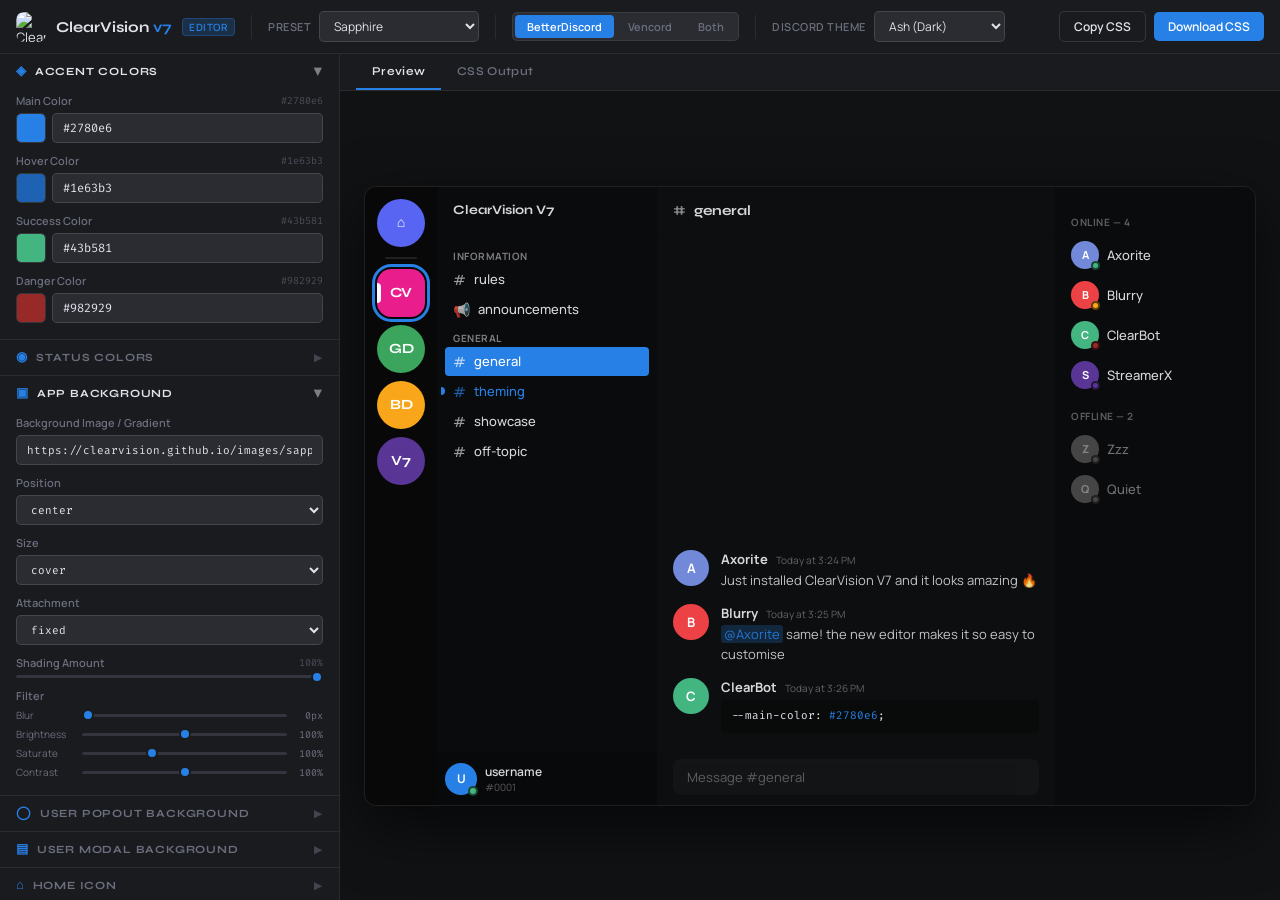
==== commit e259aa00: "Support gradients" ====
--- a/index.html
+++ b/index.html
@@ -1103,8 +1103,8 @@
         </div>
         <div class="section-body">
           <div class="control-row">
-            <div class="control-label">Background Image URL</div>
-            <input type="text" class="text-input" id="ctrl-bg-url" placeholder="https://example.com/image.jpg">
+            <div class="control-label">Background Image / Gradient</div>
+            <input type="text" class="text-input" id="ctrl-bg-url" placeholder="https://… or linear-gradient(135deg, #e67a27, #2780e6)">
           </div>
           <div class="control-row">
             <div class="control-label">Position</div>
@@ -1415,8 +1415,7 @@
             Transparent User Modal
           </label>
           <div class="info-note transparent-bd-warning" id="transparent-bd-warning" style="display:none;">
-            <strong>BetterDiscord users:</strong> Transparent backgrounds require enabling <em>Enable Transparency</em> in Discord's Appearance settings, and launching Discord with <code>--enable-transparent-visuals</code>. On Vencord, transparency works automatically via the VibrancyEffect or TransparentBackground plugin.<br><br>
-            <strong>Other client mods:</strong> Transparent background support varies — refer to your client mod's documentation to enable it.
+            <strong>BetterDiscord users:</strong> Transparent backgrounds require enabling <em>Enable Transparency</em> in Discord's Appearance settings, and launching Discord with <code>--enable-transparent-visuals</code>. On Vencord, transparency works automatically via the VibrancyEffect or TransparentBackground plugin.
           </div>
         </div>
       </div>
@@ -1861,18 +1860,67 @@
   return '#' + [r,g,b].map(x=>x.toString(16).padStart(2,'0')).join('');
 }
 function colorOpacityToRgba(color, opacity) {
-  const {r,g,b} = hexToRgb(color);
-  return `rgba(${r}, ${g}, ${b}, ${opacity})`;
+  const rgb = parseColorToRgb(color);
+  if (!rgb) return `rgba(0, 0, 0, ${opacity})`;
+  return `rgba(${rgb.r}, ${rgb.g}, ${rgb.b}, ${opacity})`;
 }
 function isHexColor(v) { return typeof v === 'string' && /^#[0-9a-fA-F]{3,8}$/.test(v.trim()); }
 
-// Wraps multi-word font names in double quotes if not already quoted; strips existing quotes first
-function quoteFontName(fontStack) {
-  return fontStack.split(',').map(f => {
-    f = f.trim().replace(/^["']|["']$/g, ''); // strip any existing quotes
-    if (f.includes(' ')) return `"${f}"`;
-    return f;
-  }).join(', ');
+function hslToRgb(h, s, l) {
+  s /= 100; l /= 100;
+  const k = n => (n + h / 30) % 12;
+  const a = s * Math.min(l, 1 - l);
+  const f = n => l - a * Math.max(-1, Math.min(k(n) - 3, Math.min(9 - k(n), 1)));
+  return { r: Math.round(f(0) * 255), g: Math.round(f(8) * 255), b: Math.round(f(4) * 255) };
+}
+
+function parseColorToRgb(color) {
+  if (!color || typeof color !== 'string') return null;
+  color = color.trim();
+  if (/^#[0-9a-fA-F]{6}$/.test(color)) return hexToRgb(color);
+  if (/^#[0-9a-fA-F]{3}$/.test(color)) {
+    return { r: parseInt(color[1]+color[1],16), g: parseInt(color[2]+color[2],16), b: parseInt(color[3]+color[3],16) };
+  }
+  const rgbM = color.match(/rgba?\(\s*([\d.]+)\s*,\s*([\d.]+)\s*,\s*([\d.]+)/);
+  if (rgbM) return { r: Math.round(parseFloat(rgbM[1])), g: Math.round(parseFloat(rgbM[2])), b: Math.round(parseFloat(rgbM[3])) };
+  const hslM = color.match(/hsla?\(\s*([\d.]+)\s*,\s*([\d.]+)%?\s*,\s*([\d.]+)%?/);
+  if (hslM) return hslToRgb(parseFloat(hslM[1]), parseFloat(hslM[2]), parseFloat(hslM[3]));
+  // Browser fallback: handles named colors, etc.
+  try {
+    const el = document.createElement('div');
+    el.style.color = color;
+    document.body.appendChild(el);
+    const comp = getComputedStyle(el).color;
+    document.body.removeChild(el);
+    const m = comp.match(/rgb\((\d+),\s*(\d+),\s*(\d+)\)/);
+    if (m) return { r: parseInt(m[1]), g: parseInt(m[2]), b: parseInt(m[3]) };
+  } catch(e) {}
+  return null;
+}
+
+function isValidColor(v) {
+  if (!v || typeof v !== 'string') return false;
+  if (v.trim().startsWith('var(')) return false;
+  return parseColorToRgb(v.trim()) !== null;
+}
+
+function isGradient(v) {
+  if (!v || typeof v !== 'string') return false;
+  return /^\s*(linear|radial|conic)-gradient\s*\(/i.test(v.trim());
+}
+
+// Build the CSS value for --background-image (and equivalent popout/modal vars)
+function toBgImageValue(val) {
+  if (!val || val === 'none') return 'none';
+  if (isGradient(val)) return val;
+  return `url(${val})`;
+}
+
+// Build the inline style background shorthand for the preview
+function toBgStyle(val, position, size) {
+  if (!val) return '';
+  if (isGradient(val)) return val; // gradients don't support center/cover shorthand cleanly
+  return `url(${val}) ${position}/${size} no-repeat`;
 }
 
 function resolveChannelVar(val) {
@@ -1910,23 +1958,28 @@
         <div class="color-swatch" id="${containerId}-swatch"></div>
         <input type="color" id="${containerId}-picker">
       </div>
-      <input type="text" class="hex-input" id="${containerId}-hex" maxlength="30" placeholder="#000000">
+      <input type="text" class="hex-input" id="${containerId}-hex" maxlength="60" placeholder="#000000 · rgb() · hsl() · red">
     </div>`;
 
   const picker = document.getElementById(`${containerId}-picker`);
   const hexIn = document.getElementById(`${containerId}-hex`);
   const swatch = document.getElementById(`${containerId}-swatch`);
 
-  function setVal(hex) {
-    if (!hex) return;
-    const cleanHex = hex.startsWith('#') ? hex : '#' + hex;
-    if (isHexColor(cleanHex)) {
-      picker.value = cleanHex.length === 7 ? cleanHex : picker.value;
-      swatch.style.background = cleanHex;
+  function setVal(val) {
+    if (val === undefined || val === null) return;
+    const v = String(val).trim();
+    if (isHexColor(v)) {
+      const clean = v.startsWith('#') ? v : '#' + v;
+      if (clean.length === 7) picker.value = clean;
+      swatch.style.background = clean;
+    } else if (isValidColor(v)) {
+      swatch.style.background = v;
+      const rgb = parseColorToRgb(v);
+      if (rgb) picker.value = rgbToHex(rgb.r, rgb.g, rgb.b);
     }
-    hexIn.value = hex;
-    if (!stateKey.startsWith('_dummy_')) state[stateKey] = hex;
-    onChange(hex);
+    hexIn.value = v;
+    if (!stateKey.startsWith('_dummy_')) state[stateKey] = v;
+    onChange(v);
   }
 
   picker.addEventListener('input', () => {
@@ -1936,7 +1989,11 @@
     const v = hexIn.value.trim();
     if (isHexColor(v)) {
       swatch.style.background = v;
-      picker.value = v.length === 7 ? v : picker.value;
+      if (v.length === 7) picker.value = v;
+    } else if (isValidColor(v)) {
+      swatch.style.background = v;
+      const rgb = parseColorToRgb(v);
+      if (rgb) picker.value = rgbToHex(rgb.r, rgb.g, rgb.b);
     }
     state[stateKey] = v;
     onChange(v);
@@ -2201,7 +2258,9 @@
 function updatePreview() {
   const sh = state.shading[state.discordTheme];
   const bgUrl = state.bgUrl;
-  const bgStyle = bgUrl ? `url(${bgUrl}) center/cover no-repeat` : '#1a1b1f';
+  const bgStyle = bgUrl ? toBgStyle(bgUrl, 'center', 'cover') : '#1a1b1f';
+  // For gradients, position/size/attachment controls don't apply
+  const isGrad = isGradient(bgUrl);
 
   // Sync theme color CSS vars so mobile nav + any CSS consumers stay in sync
   document.documentElement.style.setProperty('--theme-main', state.mainColor);
@@ -2209,6 +2268,12 @@
 
   // Background
   document.getElementById('mock-bg').style.background = bgStyle;
+  // Position/size/repeat only make sense for images
+  if (!isGrad && bgUrl) {
+    document.getElementById('mock-bg').style.backgroundSize = state.bgSize;
+    document.getElementById('mock-bg').style.backgroundPosition = state.bgPosition;
+    document.getElementById('mock-bg').style.backgroundRepeat = 'no-repeat';
+  }
 
   // Apply filter to bg
   let filterStr = '';
@@ -2301,7 +2366,7 @@
 
   // Mention color uses main color
   document.querySelectorAll('.mock-msg-mention').forEach(el => {
-    const {r,g,b} = hexToRgb(isHexColor(state.mainColor) ? state.mainColor : '#2780e6');
+    const {r,g,b} = parseColorToRgb(state.mainColor) || { r: 39, g: 128, b: 230 };
     el.style.background = `rgba(${r},${g},${b},0.25)`;
     el.style.color = `rgba(${r},${g},${b},1)`;
   });
@@ -2336,15 +2401,15 @@
   if (state.platform === 'vencord' || state.platform === 'both')
     lines.push(`@import url("https://clearvision.github.io/ClearVision-v7/vencord.css");`);
   if (state.addonTitlebar)
-    lines.push(`@import url("https://discordstyles.github.io/Addons/windows-titlebar.css");`);
+    lines.push(`@import url('https://discordstyles.github.io/Addons/windows-titlebar.css');`);
   if (state.addonHorizontalServers)
-    lines.push(`@import url("https://discordstyles.github.io/HorizontalServerList/HorizontalServerList.css");`);
+    lines.push(`@import url('https://discordstyles.github.io/HorizontalServerList/HorizontalServerList.css');`);
   if (state.addonRadialStatus)
-    lines.push(`@import url("https://discordstyles.github.io/RadialStatus/RadialStatus.css");`);
+    lines.push(`@import url('https://discordstyles.github.io/RadialStatus/RadialStatus.css');`);
   if (state.addonDiscolored)
-    lines.push(`@import url("https://nyri4.github.io/Discolored/main.css");`);
+    lines.push(`@import url('https://nyri4.github.io/Discolored/main.css');`);
   if (state.addonServerColumns)
-    lines.push(`@import url("https://mwittrien.github.io/BetterDiscordAddons/Themes/ServerColumns/ServerColumns.css");`);
+    lines.push(`@import url('https://mwittrien.github.io/BetterDiscordAddons/Themes/ServerColumns/ServerColumns.css');`);
   return lines.join('\n');
 }
 
@@ -2382,20 +2447,20 @@
 
 function generateCSS() {
   const popoutImage = state.popoutTransparent ? 'none' :
-                      state.popoutLinkBg ? 'var(--background-image)' : `url(${state.popoutUrl})`;
+                      state.popoutLinkBg ? 'var(--background-image)' : toBgImageValue(state.popoutUrl);
   const popoutPosition = state.popoutLinkBg ? 'var(--background-position)' : state.popoutPosition;
   const popoutSize = state.popoutLinkBg ? 'var(--background-size)' : state.popoutSize;
   const popoutAttachment = state.popoutLinkBg ? 'var(--background-attachment)' : state.popoutAttachment;
   const popoutFilter = state.popoutLinkBg ? 'var(--background-filter)' : 'none';
 
   const modalImage = state.modalTransparent ? 'none' :
-                     state.modalLinkBg ? 'var(--background-image)' : `url(${state.modalUrl})`;
+                     state.modalLinkBg ? 'var(--background-image)' : toBgImageValue(state.modalUrl);
   const modalPosition = state.modalLinkBg ? 'var(--background-position)' : state.modalPosition;
   const modalSize = state.modalLinkBg ? 'var(--background-size)' : state.modalSize;
   const modalAttachment = state.modalLinkBg ? 'var(--background-attachment)' : state.modalAttachment;
   const modalFilter = state.modalLinkBg ? 'var(--background-filter)' : 'none';
 
-  const bgImageVal = state.bgTransparent ? 'none' : `url(${state.bgUrl})`;
+  const bgImageVal = state.bgTransparent ? 'none' : toBgImageValue(state.bgUrl);
   const filterVal = buildFilterValue();
 
   let css = `${getMeta()}
@@ -2437,8 +2502,8 @@
   --home-icon: url(${state.homeIcon}); /* home button icon (link must be HTTPS) [default: url(https://clearvision.github.io/icons/discord.svg)]*/
   --home-size: ${state.homeSize}; /* home button icon size [default: cover] */
   /* FONTS */
-  --main-font: ${quoteFontName(state.mainFont)}; /* main font for app [default: gg sans, Helvetica Neue, Helvetica, Arial, sans-serif] */
-  --code-font: ${quoteFontName(state.codeFont)}; /* font for codeblocks [default: Consolas, Liberation Mono, Menlo, Courier, monospace] */
+  --main-font: ${state.mainFont}; /* main font for app [default: gg sans, Helvetica Neue, Helvetica, Arial, sans-serif] */
+  --code-font: ${state.codeFont}; /* font for codeblocks [default: Consolas, Liberation Mono, Menlo, Courier, monospace] */
   /* CHANNEL COLORS */
   --channel-normal: ${state.channelNormal}; /* channel text color [default: var(--interactive-text-default)] */
   --channel-muted: ${state.channelMuted}; /* muted channel text color [default: var(--interactive-muted)] */
@@ -2474,12 +2539,14 @@
     .replace(/&/g,'&amp;').replace(/</g,'&lt;').replace(/>/g,'&gt;')
     // Comments
     .replace(/(\/\*[\s\S]*?\*\/)/g, '<span class="css-comment">$1</span>')
-    // @ rules (anchored to line start, won't cross newlines or bleed into meta comment)
-    .replace(/^(@\w+[^{;\n]*)/gm, '<span class="css-atrule">$1</span>')
+    // @ rules
+    .replace(/(@\w+[^{;]*)/g, '<span class="css-atrule">$1</span>')
     // Selectors (lines ending with {)
     .replace(/^([^{}\/\n@][^{}]*\{)/gm, '<span class="css-selector">$1</span>')
-    // Properties + values combined — prevents matching https: inside url() strings
-    .replace(/(--[\w-]+)(\s*:\s*)([^;{}\n]+)(;)/g, '<span class="css-property">$1</span>$2<span class="css-value">$3</span>$4');
+    // Properties
+    .replace(/(--[\w-]+)(\s*:)/g, '<span class="css-property">$1</span>$2')
+    // Values (after colon)
+    .replace(/:\s*([^;{}\n]+)(;)/g, ': <span class="css-value">$1</span>$2');
 
   document.getElementById('css-output').innerHTML = highlighted;
 }
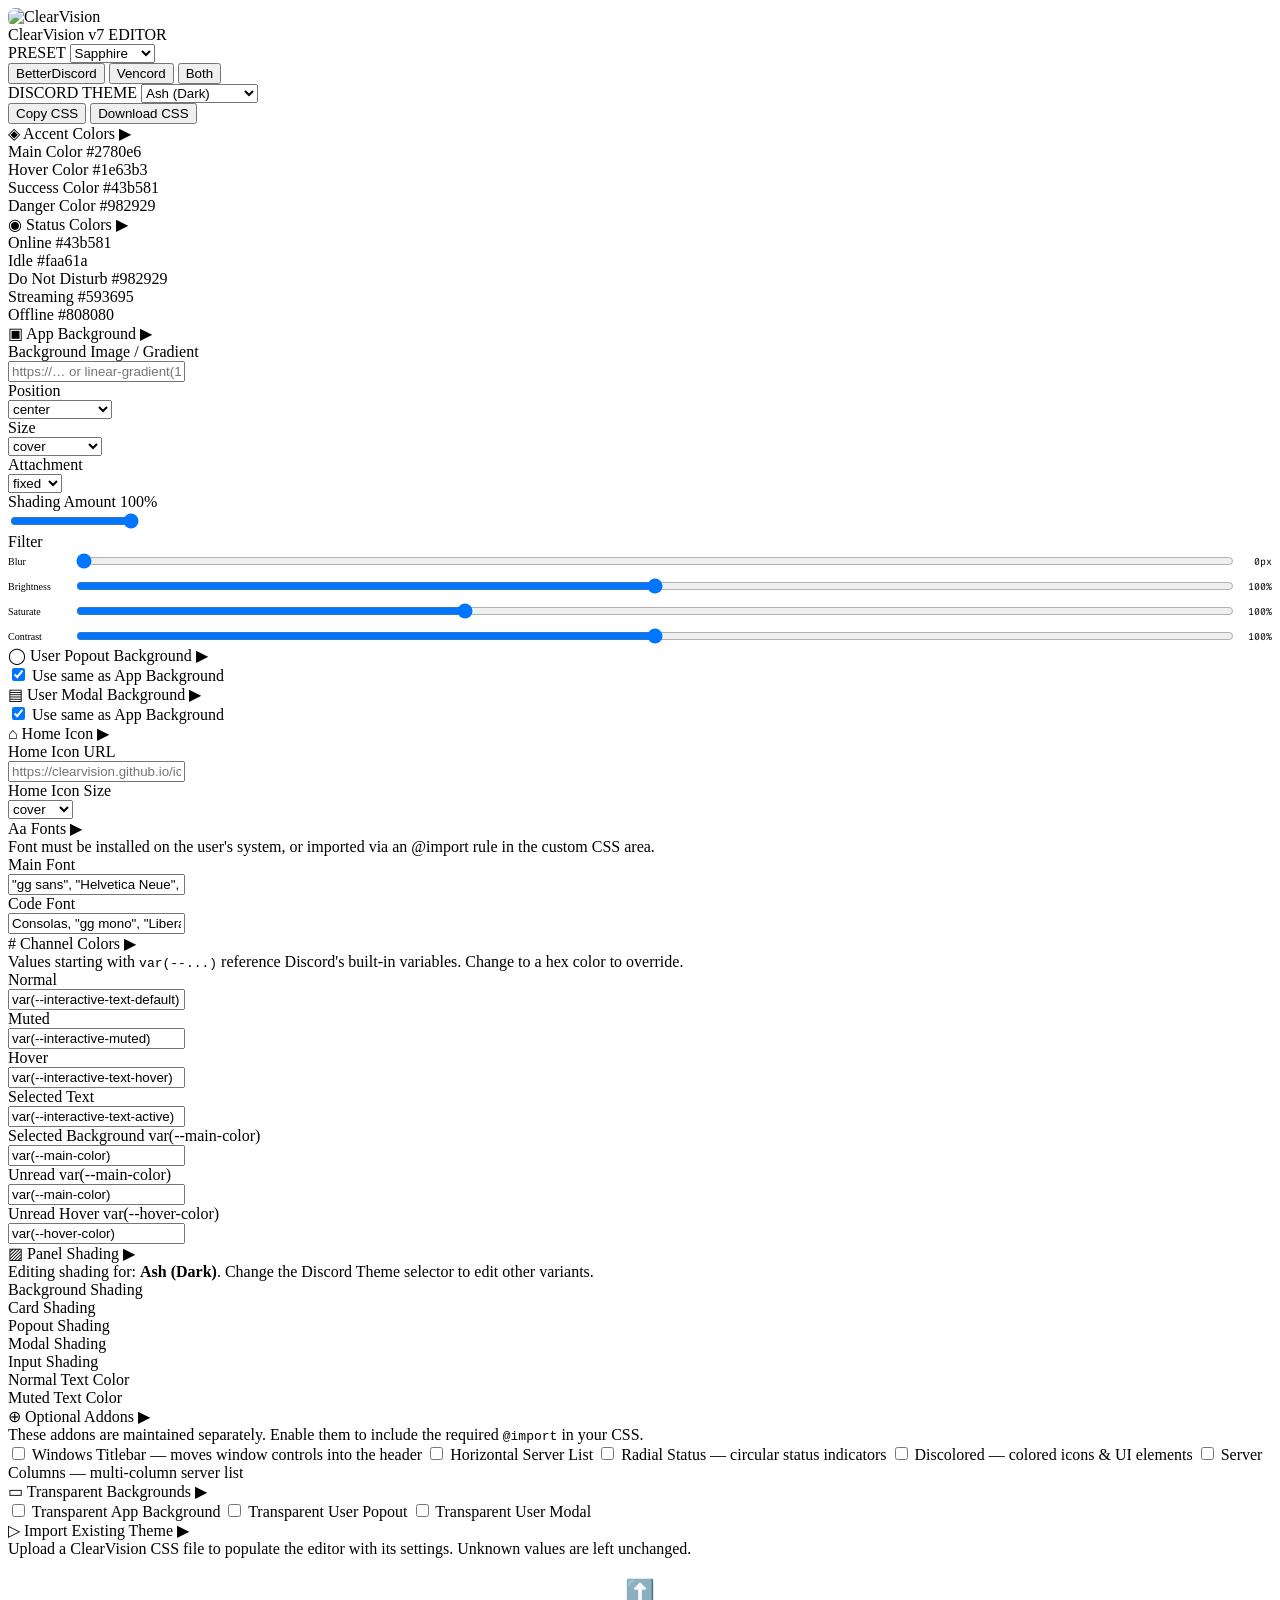
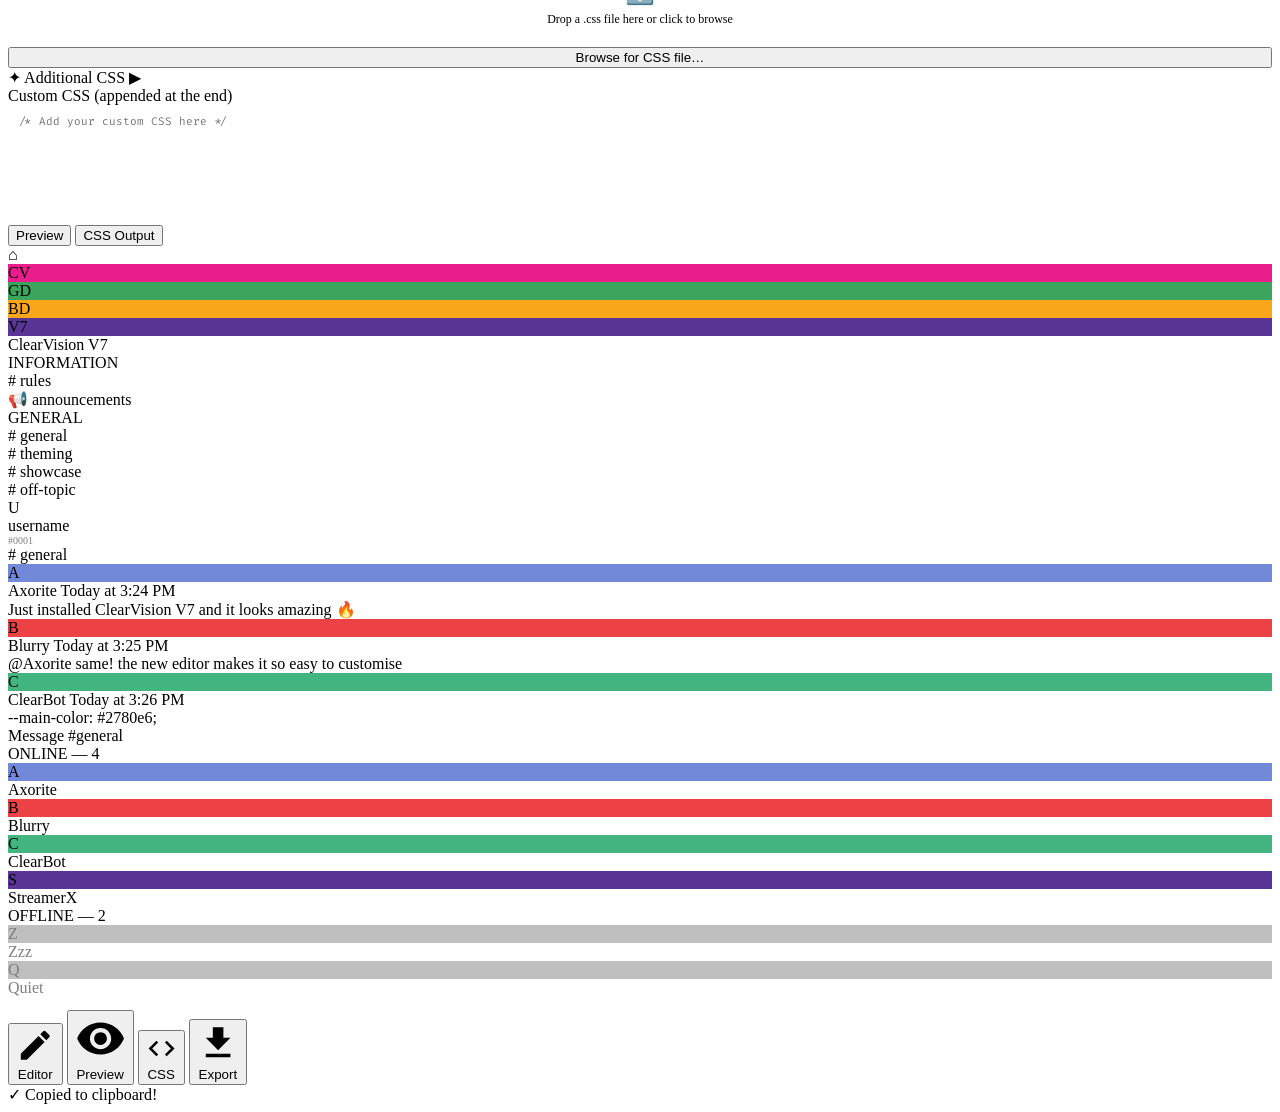
==== commit 9fa0681a: "Add files via upload" ====
--- a/index.html
+++ b/index.html
@@ -7,985 +7,7 @@
 <link rel="icon" type="image/png" href="https://avatars.githubusercontent.com/u/51228765?s=200&v=4">
 <link rel="preconnect" href="https://fonts.googleapis.com">
 <link href="https://fonts.googleapis.com/css2?family=Syne:wght@400;500;600;700;800&family=Fira+Code:wght@400;500&family=Manrope:wght@300;400;500;600&display=swap" rel="stylesheet">
-<style>
-  *, *::before, *::after { box-sizing: border-box; margin: 0; padding: 0; }
-
-  :root {
-    --ed-bg: #111214;
-    --ed-surface: #1a1b1f;
-    --ed-panel: #202226;
-    --ed-control: #2a2c32;
-    --ed-control-hover: #32353d;
-    --ed-border: rgba(255,255,255,0.07);
-    --ed-border-strong: rgba(255,255,255,0.12);
-    --ed-text: #e1e3ea;
-    --ed-muted: #6b6e7d;
-    --ed-accent: #2780e6;
-    --ed-accent-hover: #1e63b3;
-    --ed-success: #3ba55d;
-    --ed-danger: #ed4245;
-    --ed-radius: 8px;
-    --ed-radius-sm: 5px;
-    --sidebar-w: 340px;
-    /* Updated dynamically from the theme's main/hover colors */
-    --theme-main: #2780e6;
-    --theme-hover: #1e63b3;
-  }
-
-  html, body { height: 100%; background: var(--ed-bg); color: var(--ed-text); font-family: 'Manrope', sans-serif; font-size: 13px; overflow: hidden; }
-  #app { display: flex; flex-direction: column; position: fixed; inset: 0; }
-
-  /* ─── HEADER ─────────────────────────────────────── */
-  #topbar {
-    height: 54px;
-    background: var(--ed-surface);
-    border-bottom: 1px solid var(--ed-border);
-    display: flex;
-    align-items: center;
-    padding: 0 16px;
-    gap: 16px;
-    flex-shrink: 0;
-    z-index: 100;
-  }
-  .logo {
-    display: flex;
-    align-items: center;
-    gap: 10px;
-    flex-shrink: 0;
-  }
-  .logo-icon {
-    width: 30px; height: 30px;
-    border-radius: 8px;
-    overflow: hidden;
-    flex-shrink: 0;
-  }
-  .logo-name {
-    font-family: 'Syne', sans-serif;
-    font-weight: 700;
-    font-size: 15px;
-    color: var(--ed-text);
-  }
-  .logo-name span {
-    color: var(--ed-accent);
-  }
-  .logo-badge {
-    font-size: 10px;
-    font-weight: 600;
-    background: rgba(39, 128, 230, 0.2);
-    color: var(--ed-accent);
-    border: 1px solid rgba(39, 128, 230, 0.3);
-    padding: 1px 6px;
-    border-radius: 4px;
-    letter-spacing: 0.5px;
-  }
-  .topbar-divider { width: 1px; height: 24px; background: var(--ed-border); flex-shrink: 0; }
-
-  .preset-area {
-    display: flex;
-    align-items: center;
-    gap: 8px;
-  }
-  .preset-area label {
-    color: var(--ed-muted);
-    font-size: 11px;
-    font-weight: 600;
-    text-transform: uppercase;
-    letter-spacing: 0.5px;
-    white-space: nowrap;
-  }
-  #preset-select {
-    background: var(--ed-control);
-    border: 1px solid var(--ed-border-strong);
-    color: var(--ed-text);
-    border-radius: var(--ed-radius-sm);
-    padding: 5px 10px;
-    font-size: 12px;
-    font-family: 'Manrope', sans-serif;
-    cursor: pointer;
-    outline: none;
-    min-width: 160px;
-  }
-  #preset-select:focus { border-color: var(--ed-accent); }
-
-  .platform-tabs {
-    display: flex;
-    background: var(--ed-control);
-    border-radius: var(--ed-radius-sm);
-    border: 1px solid var(--ed-border);
-    padding: 2px;
-    gap: 2px;
-    flex-shrink: 0;
-  }
-  .ptab {
-    background: none;
-    border: none;
-    color: var(--ed-muted);
-    font-family: 'Manrope', sans-serif;
-    font-size: 11px;
-    font-weight: 600;
-    padding: 4px 12px;
-    border-radius: 4px;
-    cursor: pointer;
-    transition: all 0.15s;
-    white-space: nowrap;
-  }
-  .ptab:hover { color: var(--ed-text); }
-  .ptab.active { background: var(--ed-accent); color: #fff; }
-
-  .topbar-right { margin-left: auto; display: flex; gap: 8px; align-items: center; }
-
-  .discord-theme-area {
-    display: flex;
-    align-items: center;
-    gap: 8px;
-  }
-  .discord-theme-area label {
-    color: var(--ed-muted);
-    font-size: 11px;
-    font-weight: 600;
-    text-transform: uppercase;
-    letter-spacing: 0.5px;
-    white-space: nowrap;
-  }
-  #discord-theme-select {
-    background: var(--ed-control);
-    border: 1px solid var(--ed-border-strong);
-    color: var(--ed-text);
-    border-radius: var(--ed-radius-sm);
-    padding: 5px 10px;
-    font-size: 12px;
-    font-family: 'Manrope', sans-serif;
-    cursor: pointer;
-    outline: none;
-  }
-
-  .btn {
-    border: none;
-    border-radius: var(--ed-radius-sm);
-    padding: 6px 14px;
-    font-family: 'Manrope', sans-serif;
-    font-size: 12px;
-    font-weight: 600;
-    cursor: pointer;
-    transition: all 0.15s;
-    white-space: nowrap;
-  }
-  .btn-outline {
-    background: transparent;
-    border: 1px solid var(--ed-border-strong);
-    color: var(--ed-text);
-  }
-  .btn-outline:hover { background: var(--ed-control); }
-  .btn-primary { background: var(--ed-accent); color: #fff; }
-  .btn-primary:hover { background: var(--ed-accent-hover); }
-
-  /* ─── LAYOUT ──────────────────────────────────────── */
-  #body { display: flex; flex: 1; overflow: hidden; }
-
-  /* ─── SIDEBAR ─────────────────────────────────────── */
-  #sidebar {
-    width: var(--sidebar-w);
-    flex-shrink: 0;
-    background: var(--ed-surface);
-    border-right: 1px solid var(--ed-border);
-    overflow-y: auto;
-    overflow-x: hidden;
-    scrollbar-width: thin;
-    scrollbar-color: var(--ed-control) transparent;
-  }
-  #sidebar::-webkit-scrollbar { width: 4px; }
-  #sidebar::-webkit-scrollbar-track { background: transparent; }
-  #sidebar::-webkit-scrollbar-thumb { background: var(--ed-control); border-radius: 4px; }
-
-  /* ─── SECTION ─────────────────────────────────────── */
-  .section { border-bottom: 1px solid var(--ed-border); }
-  .section-header {
-    display: flex;
-    align-items: center;
-    gap: 8px;
-    padding: 11px 16px;
-    cursor: pointer;
-    user-select: none;
-    font-family: 'Syne', sans-serif;
-    font-size: 11px;
-    font-weight: 700;
-    text-transform: uppercase;
-    letter-spacing: 0.8px;
-    color: var(--ed-muted);
-    transition: color 0.15s;
-  }
-  .section-header:hover { color: var(--ed-text); }
-  .section-header .section-chevron {
-    margin-left: auto;
-    transition: transform 0.2s;
-    opacity: 0.5;
-    font-size: 10px;
-  }
-  .sec-icon {
-    color: var(--theme-main);
-    font-size: 13px;
-    line-height: 1;
-    flex-shrink: 0;
-    transition: color 0.15s;
-  }
-  .section.open .section-header { color: var(--ed-text); }
-  .section.open .section-chevron { transform: rotate(90deg); }
-  .section-body {
-    display: none;
-    padding: 4px 16px 16px;
-    gap: 10px;
-    flex-direction: column;
-  }
-  .section.open .section-body { display: flex; }
-
-  /* ─── CONTROLS ────────────────────────────────────── */
-  .control-row {
-    display: flex;
-    flex-direction: column;
-    gap: 5px;
-  }
-  .control-label {
-    font-size: 11px;
-    font-weight: 600;
-    color: var(--ed-muted);
-    display: flex;
-    justify-content: space-between;
-    align-items: center;
-  }
-  .control-label .label-default {
-    font-size: 10px;
-    font-weight: 400;
-    font-family: 'Fira Code', monospace;
-    color: rgba(107, 110, 125, 0.6);
-  }
-
-  /* Color row: swatch + hex input */
-  .color-input-row {
-    display: flex;
-    gap: 6px;
-    align-items: center;
-  }
-  .color-swatch-wrap {
-    position: relative;
-    width: 30px;
-    height: 30px;
-    border-radius: var(--ed-radius-sm);
-    overflow: hidden;
-    border: 1px solid var(--ed-border-strong);
-    flex-shrink: 0;
-    cursor: pointer;
-  }
-  .color-swatch-wrap input[type=color] {
-    position: absolute;
-    inset: -4px;
-    width: calc(100% + 8px);
-    height: calc(100% + 8px);
-    border: none;
-    padding: 0;
-    cursor: pointer;
-    opacity: 0;
-  }
-  .color-swatch {
-    position: absolute;
-    inset: 0;
-    pointer-events: none;
-    border-radius: 4px;
-  }
-  .hex-input {
-    flex: 1;
-    background: var(--ed-control);
-    border: 1px solid var(--ed-border-strong);
-    border-radius: var(--ed-radius-sm);
-    color: var(--ed-text);
-    font-family: 'Fira Code', monospace;
-    font-size: 12px;
-    padding: 5px 10px;
-    outline: none;
-    transition: border-color 0.15s;
-    height: 30px;
-  }
-  .hex-input:focus { border-color: var(--ed-accent); }
-
-  /* RGBA row */
-  .rgba-row { display: flex; gap: 6px; align-items: center; }
-  .opacity-wrap { display: flex; flex-direction: column; gap: 3px; flex: 1; }
-  .opacity-label { font-size: 10px; color: var(--ed-muted); display: flex; justify-content: space-between; }
-  input[type=range] {
-    -webkit-appearance: none;
-    width: 100%;
-    height: 4px;
-    background: var(--ed-control-hover);
-    border-radius: 2px;
-    outline: none;
-    cursor: pointer;
-  }
-  input[type=range]::-webkit-slider-thumb {
-    -webkit-appearance: none;
-    width: 12px;
-    height: 12px;
-    border-radius: 50%;
-    background: var(--ed-accent);
-    border: 2px solid var(--ed-surface);
-    cursor: pointer;
-  }
-  input[type=range].slim { height: 3px; }
-
-  /* Text / select inputs */
-  .text-input, .select-input {
-    width: 100%;
-    background: var(--ed-control);
-    border: 1px solid var(--ed-border-strong);
-    border-radius: var(--ed-radius-sm);
-    color: var(--ed-text);
-    font-family: 'Fira Code', monospace;
-    font-size: 11px;
-    padding: 6px 10px;
-    outline: none;
-    transition: border-color 0.15s;
-    height: 30px;
-  }
-  .text-input:focus, .select-input:focus { border-color: var(--ed-accent); }
-  .select-input { cursor: pointer; }
-
-  /* Checkbox row */
-  .check-row {
-    display: flex;
-    align-items: center;
-    gap: 8px;
-    padding: 4px 0;
-    cursor: pointer;
-    font-size: 12px;
-    color: var(--ed-text);
-  }
-  .check-row input[type=checkbox] { accent-color: var(--ed-accent); cursor: pointer; width: 14px; height: 14px; }
-
-  /* Shading group */
-  .shading-group {
-    background: var(--ed-control);
-    border-radius: var(--ed-radius);
-    border: 1px solid var(--ed-border);
-    padding: 10px;
-    display: flex;
-    flex-direction: column;
-    gap: 8px;
-  }
-  .shading-group .shading-label {
-    font-size: 10px;
-    font-weight: 700;
-    text-transform: uppercase;
-    letter-spacing: 0.5px;
-    color: var(--ed-muted);
-    margin-bottom: 2px;
-  }
-
-  .info-note {
-    font-size: 11px;
-    color: var(--ed-muted);
-    background: var(--ed-control);
-    border-radius: var(--ed-radius-sm);
-    padding: 7px 10px;
-    border-left: 2px solid var(--ed-accent);
-    line-height: 1.5;
-  }
-
-  /* ─── PREVIEW AREA ────────────────────────────────── */
-  #preview-area {
-    flex: 1;
-    display: flex;
-    flex-direction: column;
-    overflow: hidden;
-    background: var(--ed-bg);
-  }
-  .preview-tabs-bar {
-    display: flex;
-    border-bottom: 1px solid var(--ed-border);
-    background: var(--ed-surface);
-    padding: 0 16px;
-    gap: 0;
-    flex-shrink: 0;
-  }
-  .view-tab {
-    background: none;
-    border: none;
-    border-bottom: 2px solid transparent;
-    color: var(--ed-muted);
-    font-family: 'Syne', sans-serif;
-    font-size: 12px;
-    font-weight: 600;
-    padding: 10px 16px;
-    cursor: pointer;
-    transition: all 0.15s;
-    letter-spacing: 0.3px;
-  }
-  .view-tab:hover { color: var(--ed-text); border-bottom-color: color-mix(in srgb, var(--theme-main) 40%, transparent); }
-  .view-tab.active { color: var(--ed-text); border-bottom-color: var(--theme-main); }
-
-  .view-pane { display: none; flex: 1; overflow: hidden; }
-  .view-pane.active { display: flex; }
-
-  /* ─── DISCORD MOCK ────────────────────────────────── */
-  #mock-wrap {
-    flex: 1;
-    display: flex;
-    align-items: center;
-    justify-content: center;
-    padding: 24px;
-    overflow: hidden;
-  }
-  #discord-mock {
-    width: 100%;
-    max-width: 900px;
-    height: 100%;
-    max-height: 620px;
-    border-radius: 12px;
-    overflow: hidden;
-    display: flex;
-    position: relative;
-    box-shadow: 0 20px 60px rgba(0,0,0,0.6);
-    border: 1px solid rgba(255,255,255,0.06);
-  }
-  /* Background layer */
-  #mock-bg {
-    position: absolute;
-    inset: 0;
-    background-size: cover;
-    background-position: center;
-    background-repeat: no-repeat;
-    z-index: 0;
-  }
-
-  /* Servers sidebar */
-  .mock-servers {
-    width: 72px;
-    flex-shrink: 0;
-    display: flex;
-    flex-direction: column;
-    align-items: center;
-    padding: 12px 0;
-    gap: 8px;
-    z-index: 2;
-    position: relative;
-  }
-  .mock-servers-bg {
-    position: absolute; inset: 0;
-    background: rgba(0,0,0,0.6);
-    z-index: -1;
-  }
-  .mock-server-icon {
-    width: 48px; height: 48px;
-    border-radius: 50%;
-    display: flex; align-items: center; justify-content: center;
-    font-family: 'Syne', sans-serif;
-    font-weight: 700;
-    font-size: 14px;
-    color: #fff;
-    cursor: pointer;
-    transition: border-radius 0.2s;
-    flex-shrink: 0;
-    user-select: none;
-  }
-  .mock-server-icon:hover { border-radius: 30%; }
-  .mock-server-icon.home { background: #5865f2; }
-  .mock-server-icon.active { border-radius: 30%; }
-  .server-pip {
-    position: absolute;
-    left: 0; top: 50%;
-    transform: translateY(-50%);
-    width: 4px;
-    height: 20px;
-    border-radius: 0 4px 4px 0;
-    background: #fff;
-    display: none;
-  }
-  .mock-server-icon.active .server-pip,
-  .mock-server-icon:hover .server-pip { display: block; }
-  .mock-server-wrap { position: relative; }
-  .mock-divider {
-    width: 32px; height: 2px;
-    background: rgba(255,255,255,0.1);
-    border-radius: 1px;
-    margin: 2px 0;
-  }
-
-  /* Channels sidebar */
-  .mock-channels {
-    width: 220px;
-    flex-shrink: 0;
-    display: flex;
-    flex-direction: column;
-    z-index: 2;
-    position: relative;
-  }
-  .mock-channels-bg {
-    position: absolute; inset: 0;
-    z-index: -1;
-  }
-  .mock-server-name {
-    height: 48px;
-    display: flex;
-    align-items: center;
-    padding: 0 16px;
-    font-family: 'Syne', sans-serif;
-    font-weight: 700;
-    font-size: 13px;
-    border-bottom: 1px solid rgba(0,0,0,0.2);
-    cursor: pointer;
-    user-select: none;
-  }
-  .mock-channel-list { flex: 1; padding: 8px 8px 0; overflow: hidden; }
-  .mock-category-label {
-    font-size: 10px;
-    font-weight: 700;
-    text-transform: uppercase;
-    letter-spacing: 0.5px;
-    padding: 6px 8px 2px;
-    opacity: 0.7;
-  }
-  .mock-channel {
-    display: flex;
-    align-items: center;
-    gap: 8px;
-    padding: 5px 8px;
-    border-radius: 4px;
-    margin-bottom: 1px;
-    cursor: pointer;
-    font-size: 13px;
-    font-weight: 500;
-    user-select: none;
-    position: relative;
-  }
-  .mock-channel.selected { border-radius: 4px; }
-  .mock-channel .ch-icon { font-size: 14px; opacity: 0.7; }
-  .mock-channel-unread-pip {
-    position: absolute;
-    left: -4px;
-    width: 4px; height: 8px;
-    border-radius: 0 4px 4px 0;
-    display: none;
-  }
-  .mock-channel.unread .mock-channel-unread-pip { display: block; }
-  .mock-user-bar {
-    height: 52px;
-    display: flex;
-    align-items: center;
-    padding: 0 8px;
-    gap: 8px;
-    background: rgba(0,0,0,0.2);
-    flex-shrink: 0;
-  }
-  .mock-avatar {
-    width: 32px; height: 32px;
-    border-radius: 50%;
-    background: var(--ed-accent);
-    position: relative;
-    flex-shrink: 0;
-    display: flex;
-    align-items: center;
-    justify-content: center;
-    font-size: 12px;
-    font-weight: 700;
-    color: #fff;
-  }
-  .mock-status-dot {
-    position: absolute;
-    bottom: -1px; right: -1px;
-    width: 10px; height: 10px;
-    border-radius: 50%;
-    border: 2px solid rgba(0,0,0,0.4);
-  }
-  .mock-user-name { font-size: 12px; font-weight: 600; }
-  .mock-user-tag { font-size: 11px; }
-
-  /* Chat area */
-  .mock-chat {
-    flex: 1;
-    display: flex;
-    flex-direction: column;
-    z-index: 2;
-    position: relative;
-    overflow: hidden;
-  }
-  .mock-chat-bg {
-    position: absolute; inset: 0;
-    z-index: -1;
-  }
-  .mock-chat-header {
-    height: 48px;
-    display: flex;
-    align-items: center;
-    padding: 0 16px;
-    gap: 8px;
-    border-bottom: 1px solid rgba(0,0,0,0.15);
-    font-family: 'Syne', sans-serif;
-    font-weight: 700;
-    font-size: 14px;
-    flex-shrink: 0;
-  }
-  .mock-chat-header .ch-icon { opacity: 0.6; }
-  .mock-messages { flex: 1; padding: 16px; display: flex; flex-direction: column; gap: 14px; overflow: hidden; justify-content: flex-end; }
-  .mock-msg { display: flex; gap: 12px; align-items: flex-start; }
-  .mock-msg-avatar {
-    width: 36px; height: 36px;
-    border-radius: 50%;
-    flex-shrink: 0;
-    display: flex; align-items: center; justify-content: center;
-    font-size: 13px; font-weight: 700; color: #fff;
-  }
-  .mock-msg-content { flex: 1; }
-  .mock-msg-header { display: flex; gap: 8px; align-items: baseline; margin-bottom: 3px; }
-  .mock-msg-name { font-size: 13px; font-weight: 700; }
-  .mock-msg-time { font-size: 10px; opacity: 0.4; }
-  .mock-msg-text { font-size: 13px; line-height: 1.5; opacity: 0.9; }
-  .mock-msg-text.code-block {
-    font-family: 'Fira Code', monospace;
-    font-size: 11px;
-    padding: 8px 10px;
-    border-radius: 4px;
-    margin-top: 4px;
-    background: rgba(0,0,0,0.3);
-    opacity: 1;
-  }
-  .mock-msg-mention {
-    background: rgba(39,128,230,0.25);
-    color: #7ab4f5;
-    padding: 0 3px;
-    border-radius: 3px;
-  }
-
-  .mock-input-bar {
-    height: 56px;
-    padding: 0 16px;
-    display: flex;
-    align-items: center;
-    flex-shrink: 0;
-  }
-  .mock-input {
-    flex: 1;
-    height: 36px;
-    border-radius: 8px;
-    display: flex;
-    align-items: center;
-    padding: 0 14px;
-    font-size: 13px;
-    opacity: 0.5;
-  }
-
-  /* Members sidebar */
-  .mock-members {
-    width: 200px;
-    flex-shrink: 0;
-    display: flex;
-    flex-direction: column;
-    z-index: 2;
-    position: relative;
-    padding: 16px 8px;
-    gap: 4px;
-    overflow: hidden;
-  }
-  .mock-members-bg { position: absolute; inset: 0; z-index: -1; }
-  .mock-member-cat {
-    font-size: 10px;
-    font-weight: 700;
-    text-transform: uppercase;
-    letter-spacing: 0.5px;
-    padding: 4px 8px;
-    opacity: 0.5;
-    margin-top: 8px;
-  }
-  .mock-member-cat:first-child { margin-top: 0; }
-  .mock-member {
-    display: flex;
-    align-items: center;
-    gap: 8px;
-    padding: 4px 8px;
-    border-radius: 4px;
-    cursor: pointer;
-  }
-  .mock-member:hover { background: rgba(255,255,255,0.05); }
-  .mock-member-avatar {
-    width: 28px; height: 28px;
-    border-radius: 50%;
-    flex-shrink: 0;
-    display: flex; align-items: center; justify-content: center;
-    font-size: 11px; font-weight: 700; color: #fff;
-    position: relative;
-  }
-  .mock-member-status {
-    position: absolute;
-    bottom: -1px; right: -1px;
-    width: 9px; height: 9px;
-    border-radius: 50%;
-    border: 2px solid transparent;
-  }
-  .mock-member-name { font-size: 13px; font-weight: 500; }
-
-  /* CSS Output pane */
-  #css-pane {
-    flex: 1;
-    overflow: auto;
-    padding: 24px;
-    scrollbar-width: thin;
-    scrollbar-color: var(--ed-control) transparent;
-  }
-  #css-pane::-webkit-scrollbar { width: 6px; }
-  #css-pane::-webkit-scrollbar-thumb { background: var(--ed-control); border-radius: 4px; }
-  #css-output {
-    font-family: 'Fira Code', monospace;
-    font-size: 12px;
-    line-height: 1.7;
-    color: var(--ed-text);
-    white-space: pre;
-    background: var(--ed-surface);
-    padding: 20px;
-    border-radius: var(--ed-radius);
-    border: 1px solid var(--ed-border);
-  }
-  /* Syntax highlighting */
-  .css-comment { color: #5a6a7e; }
-  .css-property { color: #c3e88d; }
-  .css-value { color: #89ddff; }
-  .css-selector { color: #82aaff; }
-  .css-atrule { color: #c792ea; }
-  .css-bracket { color: #89ddff; }
-
-  /* ─── NOTIFICATION TOAST ──────────────────────────── */
-  #toast {
-    position: fixed;
-    bottom: 24px; left: 50%; transform: translateX(-50%) translateY(0);
-    background: var(--ed-success);
-    color: #fff;
-    padding: 10px 20px;
-    border-radius: var(--ed-radius);
-    font-size: 13px;
-    font-weight: 600;
-    z-index: 9999;
-    transition: transform 0.25s cubic-bezier(0.34, 1.56, 0.64, 1), opacity 0.25s, visibility 0.25s;
-    pointer-events: none;
-    box-shadow: 0 4px 20px rgba(0,0,0,0.4);
-    opacity: 0;
-    visibility: hidden;
-  }
-  #toast.show { opacity: 1; visibility: visible; }
-
-  /* ─── RESPONSIVE helper ───────────────────────────── */
-  .mock-members { display: flex; }
-  @media (max-width: 900px) { .mock-members { display: none; } }
-
-  /* ─── MOBILE BOTTOM NAV ───────────────────────────── */
-  #mobile-nav {
-    display: none;
-    height: calc(56px + env(safe-area-inset-bottom, 0px));
-    padding-bottom: env(safe-area-inset-bottom, 0px);
-    background: var(--ed-surface);
-    border-top: 1px solid var(--ed-border);
-    flex-shrink: 0;
-    z-index: 200;
-  }
-  #mobile-nav-inner {
-    display: flex;
-    height: 56px;
-  }
-  .mnav-btn {
-    flex: 1;
-    display: flex;
-    flex-direction: column;
-    align-items: center;
-    justify-content: center;
-    gap: 3px;
-    background: none;
-    border: none;
-    color: var(--ed-muted);
-    font-family: 'Manrope', sans-serif;
-    font-size: 10px;
-    font-weight: 600;
-    letter-spacing: 0.3px;
-    cursor: pointer;
-    transition: color 0.15s;
-    padding: 0;
-    position: relative;
-  }
-  .mnav-btn:hover:not(.active) { color: var(--theme-hover); }
-  .mnav-btn.active { color: var(--theme-main); }
-  .mnav-btn.active::after {
-    content: '';
-    position: absolute;
-    top: 0; left: 20%; right: 20%;
-    height: 2px;
-    background: var(--theme-main);
-    border-radius: 0 0 3px 3px;
-  }
-  .mnav-icon {
-    width: 20px; height: 20px;
-    display: block;
-    fill: currentColor;
-  }
-
-  @media (max-width: 680px) {
-    html, body { overflow: hidden; }
-
-    /* Topbar: compact, no wrapping */
-    #topbar {
-      height: 50px;
-      padding: 0 12px;
-      gap: 8px;
-      overflow: hidden;
-    }
-    /* Hide all topbar extras on mobile — they move to settings sheet or are redundant */
-    .topbar-divider,
-    .preset-area label,
-    .platform-tabs,
-    .discord-theme-area,
-    .topbar-right { display: none !important; }
-
-    /* Show just logo + mobile export btn */
-    .logo-badge { display: none; }
-    .logo-name { font-size: 14px; }
-    #mobile-export-btn { display: flex !important; }
-
-    /* Preset select stays visible, styled inline */
-    .preset-area {
-      margin-left: auto;
-      gap: 0;
-    }
-    #preset-select {
-      font-size: 12px;
-      padding: 5px 8px;
-      min-width: 0;
-      max-width: 150px;
-    }
-
-    /* Layout: stacked, body fills remaining height */
-    #body { position: relative; overflow: hidden; }
-
-    /* Sidebar: full width, shown/hidden via mobile tab */
-    #sidebar {
-      position: absolute;
-      inset: 0;
-      width: 100%;
-      border-right: none;
-      z-index: 10;
-      transform: translateX(0);
-      transition: transform 0.25s ease;
-    }
-    #sidebar.mobile-hidden { transform: translateX(-100%); }
-
-    /* Preview: full width, shown/hidden */
-    #preview-area {
-      position: absolute;
-      inset: 0;
-      z-index: 10;
-      transform: translateX(100%);
-      transition: transform 0.25s ease;
-    }
-    #preview-area.mobile-visible { transform: translateX(0); }
-
-    /* Mobile CSS output pane */
-    #css-pane { padding: 12px; }
-    #css-output { font-size: 11px; white-space: pre-wrap; word-break: break-all; }
-
-    /* Preview tabs bar on mobile — hide it, bottom nav handles this */
-    .preview-tabs-bar { display: none; }
-
-    /* Mock: smaller, full width */
-    #mock-wrap { padding: 12px; align-items: flex-start; }
-    #discord-mock {
-      max-width: 100%;
-      max-height: none;
-      height: 380px;
-      border-radius: 8px;
-    }
-    .mock-channels { width: 160px; }
-    .mock-servers { width: 52px; }
-    .mock-server-icon { width: 36px; height: 36px; font-size: 11px; }
-
-    /* Controls: larger touch targets */
-    .hex-input, .text-input, .select-input { height: 38px; font-size: 13px; }
-    .color-swatch-wrap { width: 38px; height: 38px; }
-    .section-header { padding: 14px 16px; font-size: 12px; }
-
-    /* Mobile nav visible */
-    #mobile-nav { display: flex; flex-direction: column; }
-
-    /* Mobile settings sheet */
-    #mobile-settings {
-      display: block !important;
-      position: fixed;
-      inset: 0;
-      z-index: 500;
-      background: rgba(0,0,0,0.6);
-      opacity: 0;
-      pointer-events: none;
-      transition: opacity 0.2s;
-    }
-    #mobile-settings.open {
-      opacity: 1;
-      pointer-events: all;
-    }
-    #mobile-settings-sheet {
-      position: absolute;
-      bottom: 0; left: 0; right: 0;
-      background: var(--ed-surface);
-      border-radius: 16px 16px 0 0;
-      padding: 16px;
-      display: flex;
-      flex-direction: column;
-      gap: 14px;
-      transform: translateY(100%);
-      transition: transform 0.25s cubic-bezier(0.34, 1.2, 0.64, 1);
-    }
-    #mobile-settings.open #mobile-settings-sheet { transform: translateY(0); }
-    .settings-sheet-handle {
-      width: 36px; height: 4px;
-      background: var(--ed-border-strong);
-      border-radius: 2px;
-      margin: 0 auto 4px;
-    }
-    .settings-sheet-title {
-      font-family: 'Syne', sans-serif;
-      font-weight: 700;
-      font-size: 15px;
-      margin-bottom: 4px;
-    }
-    .settings-sheet-row {
-      display: flex;
-      flex-direction: column;
-      gap: 6px;
-    }
-    .settings-sheet-row label {
-      font-size: 11px;
-      font-weight: 600;
-      color: var(--ed-muted);
-      text-transform: uppercase;
-      letter-spacing: 0.5px;
-    }
-    .settings-sheet-row select {
-      background: var(--ed-control);
-      border: 1px solid var(--ed-border-strong);
-      color: var(--ed-text);
-      border-radius: var(--ed-radius-sm);
-      padding: 10px 12px;
-      font-size: 14px;
-      font-family: 'Manrope', sans-serif;
-      width: 100%;
-      outline: none;
-    }
-    .settings-sheet-btns {
-      display: flex;
-      gap: 10px;
-    }
-    .settings-sheet-btns .btn {
-      flex: 1;
-      padding: 12px;
-      font-size: 14px;
-      border-radius: var(--ed-radius);
-    }
-    #mobile-export-btn {
-      margin-left: auto;
-      align-items: center;
-      gap: 6px;
-    }
-  }
-</style>
+<link rel="stylesheet" href="styles.css">
 </head>
 <body>
 
@@ -1415,7 +437,8 @@
             Transparent User Modal
           </label>
           <div class="info-note transparent-bd-warning" id="transparent-bd-warning" style="display:none;">
-            <strong>BetterDiscord users:</strong> Transparent backgrounds require enabling <em>Enable Transparency</em> in Discord's Appearance settings, and launching Discord with <code>--enable-transparent-visuals</code>. On Vencord, transparency works automatically via the VibrancyEffect or TransparentBackground plugin.
+            <strong>BetterDiscord users:</strong> Transparent backgrounds require enabling <em>Enable Transparency</em> in Discord's Appearance settings, and launching Discord with <code>--enable-transparent-visuals</code>. On Vencord, transparency works automatically via the VibrancyEffect or TransparentBackground plugin.<br><br>
+            <strong>Other client mods:</strong> Transparent background support varies — refer to your client mod's documentation to enable it.
           </div>
         </div>
       </div>
@@ -1694,1122 +717,6 @@
 
 <div id="toast">✓ Copied to clipboard!</div>
 
-<script>
-// ─── STATE ──────────────────────────────────────────────────────────
-const state = {
-  platform: 'bd',
-  discordTheme: 'dark',
-
-  // Root vars
-  mainColor: '#2780e6',
-  hoverColor: '#1e63b3',
-  successColor: '#43b581',
-  dangerColor: '#982929',
-
-  onlineColor: '#43b581',
-  idleColor: '#faa61a',
-  dndColor: '#982929',
-  streamingColor: '#593695',
-  offlineColor: '#808080',
-
-  bgUrl: 'https://clearvision.github.io/images/sapphire.jpg',
-  bgPosition: 'center',
-  bgSize: 'cover',
-  bgAttachment: 'fixed',
-  bgShadingPct: 100,
-  filterBlur: 0,
-  filterBrightness: 100,
-  filterSaturate: 100,
-  filterContrast: 100,
-
-  popoutLinkBg: true,
-  popoutUrl: 'https://clearvision.github.io/images/sapphire.jpg',
-  popoutPosition: 'center',
-  popoutSize: 'cover',
-  popoutAttachment: 'fixed',
-
-  modalLinkBg: true,
-  modalUrl: 'https://clearvision.github.io/images/sapphire.jpg',
-  modalPosition: 'center',
-  modalSize: 'cover',
-  modalAttachment: 'fixed',
-
-  homeIcon: 'https://clearvision.github.io/icons/discord.svg',
-  homeSize: 'cover',
-
-  mainFont: '"gg sans", "Helvetica Neue", Helvetica, Arial, sans-serif',
-  codeFont: 'Consolas, "gg mono", "Liberation Mono", Menlo, Courier, monospace',
-
-  channelNormal: 'var(--interactive-text-default)',
-  channelMuted: 'var(--interactive-muted)',
-  channelHover: 'var(--interactive-text-hover)',
-  channelSelected: 'var(--interactive-text-active)',
-  channelSelectedBg: 'var(--main-color)',
-  channelUnread: 'var(--main-color)',
-  channelUnreadHover: 'var(--hover-color)',
-
-  customCss: '',
-
-  // Addons
-  addonTitlebar: false,
-  addonHorizontalServers: false,
-  addonRadialStatus: false,
-  addonDiscolored: false,
-  addonServerColumns: false,
-
-  // Transparent backgrounds
-  bgTransparent: false,
-  popoutTransparent: false,
-  modalTransparent: false,
-
-  // Per-theme shading
-  shading: {
-    light: {
-      bgShading: { color: '#fcfcfc', opacity: 0.3 },
-      cardShading: { color: '#fcfcfc', opacity: 0.3 },
-      popoutShading: { color: '#fcfcfc', opacity: 0.7 },
-      modalShading: { color: '#fcfcfc', opacity: 0.5 },
-      inputShading: { color: '#000000', opacity: 0.3 },
-      normalText: '#36363c',
-      mutedText: '#75757e',
-    },
-    dark: {
-      bgShading: { color: '#000000', opacity: 0.4 },
-      cardShading: { color: '#000000', opacity: 0.2 },
-      popoutShading: { color: '#000000', opacity: 0.6 },
-      modalShading: { color: '#000000', opacity: 0.4 },
-      inputShading: { color: '#ffffff', opacity: 0.05 },
-      normalText: '#d8d8db',
-      mutedText: '#aeaeb4',
-    },
-    darker: {
-      bgShading: { color: '#000000', opacity: 0.6 },
-      cardShading: { color: '#000000', opacity: 0.3 },
-      popoutShading: { color: '#000000', opacity: 0.7 },
-      modalShading: { color: '#000000', opacity: 0.5 },
-      inputShading: { color: '#ffffff', opacity: 0.05 },
-      normalText: '#fbfbfb',
-      mutedText: '#94949c',
-    },
-    midnight: {
-      bgShading: { color: '#000000', opacity: 0.8 },
-      cardShading: { color: '#000000', opacity: 0.4 },
-      popoutShading: { color: '#000000', opacity: 0.8 },
-      modalShading: { color: '#000000', opacity: 0.6 },
-      inputShading: { color: '#ffffff', opacity: 0.05 },
-      normalText: '#dcdcde',
-      mutedText: '#86868e',
-    },
-  }
-};
-
-// ─── PRESETS ─────────────────────────────────────────────────────────
-const PRESETS = {
-  sapphire: {
-    label: 'Sapphire',
-    mainColor: '#2780e6',
-    hoverColor: '#1e63b3',
-    bgUrl: 'https://clearvision.github.io/images/sapphire.jpg',
-  },
-  ruby: {
-    label: 'Ruby',
-    mainColor: '#e62727',
-    hoverColor: '#b31e1e',
-    bgUrl: 'https://clearvision.github.io/images/ruby.jpg',
-  },
-  amber: {
-    label: 'Amber',
-    mainColor: '#e67a27',
-    hoverColor: '#b35d1e',
-    bgUrl: 'https://clearvision.github.io/images/amber.jpg',
-  },
-  emerald: {
-    label: 'Emerald',
-    mainColor: '#33e627',
-    hoverColor: '#2ab31e',
-    bgUrl: 'https://clearvision.github.io/images/emerald.jpg',
-  },
-  amethyst: {
-    label: 'Amethyst',
-    mainColor: '#da27e6',
-    hoverColor: '#a71eb3',
-    bgUrl: 'https://clearvision.github.io/images/amethyst.jpg',
-  },
-  halloween: {
-    label: 'Halloween',
-    mainColor: '#e67a27',
-    hoverColor: '#b35d1e',
-    bgUrl: 'https://clearvision.github.io/images/halloween.jpg',
-  },
-  winter: {
-    label: 'Winter',
-    mainColor: '#66aacc',
-    hoverColor: '#447799',
-    bgUrl: 'https://clearvision.github.io/images/winter.jpg',
-  },
-};
-
-// ─── HELPERS ─────────────────────────────────────────────────────────
-function hexToRgb(hex) {
-  const r = parseInt(hex.slice(1,3),16);
-  const g = parseInt(hex.slice(3,5),16);
-  const b = parseInt(hex.slice(5,7),16);
-  return {r,g,b};
-}
-function rgbToHex(r,g,b) {
-  return '#' + [r,g,b].map(x=>x.toString(16).padStart(2,'0')).join('');
-}
-function colorOpacityToRgba(color, opacity) {
-  const rgb = parseColorToRgb(color);
-  if (!rgb) return `rgba(0, 0, 0, ${opacity})`;
-  return `rgba(${rgb.r}, ${rgb.g}, ${rgb.b}, ${opacity})`;
-}
-function isHexColor(v) { return typeof v === 'string' && /^#[0-9a-fA-F]{3,8}$/.test(v.trim()); }
-
-function hslToRgb(h, s, l) {
-  s /= 100; l /= 100;
-  const k = n => (n + h / 30) % 12;
-  const a = s * Math.min(l, 1 - l);
-  const f = n => l - a * Math.max(-1, Math.min(k(n) - 3, Math.min(9 - k(n), 1)));
-  return { r: Math.round(f(0) * 255), g: Math.round(f(8) * 255), b: Math.round(f(4) * 255) };
-}
-
-function parseColorToRgb(color) {
-  if (!color || typeof color !== 'string') return null;
-  color = color.trim();
-  if (/^#[0-9a-fA-F]{6}$/.test(color)) return hexToRgb(color);
-  if (/^#[0-9a-fA-F]{3}$/.test(color)) {
-    return { r: parseInt(color[1]+color[1],16), g: parseInt(color[2]+color[2],16), b: parseInt(color[3]+color[3],16) };
-  }
-  const rgbM = color.match(/rgba?\(\s*([\d.]+)\s*,\s*([\d.]+)\s*,\s*([\d.]+)/);
-  if (rgbM) return { r: Math.round(parseFloat(rgbM[1])), g: Math.round(parseFloat(rgbM[2])), b: Math.round(parseFloat(rgbM[3])) };
-  const hslM = color.match(/hsla?\(\s*([\d.]+)\s*,\s*([\d.]+)%?\s*,\s*([\d.]+)%?/);
-  if (hslM) return hslToRgb(parseFloat(hslM[1]), parseFloat(hslM[2]), parseFloat(hslM[3]));
-  // Browser fallback: handles named colors, etc.
-  try {
-    const el = document.createElement('div');
-    el.style.color = color;
-    document.body.appendChild(el);
-    const comp = getComputedStyle(el).color;
-    document.body.removeChild(el);
-    const m = comp.match(/rgb\((\d+),\s*(\d+),\s*(\d+)\)/);
-    if (m) return { r: parseInt(m[1]), g: parseInt(m[2]), b: parseInt(m[3]) };
-  } catch(e) {}
-  return null;
-}
-
-function isValidColor(v) {
-  if (!v || typeof v !== 'string') return false;
-  if (v.trim().startsWith('var(')) return false;
-  return parseColorToRgb(v.trim()) !== null;
-}
-
-function isGradient(v) {
-  if (!v || typeof v !== 'string') return false;
-  return /^\s*(linear|radial|conic)-gradient\s*\(/i.test(v.trim());
-}
-
-// Build the CSS value for --background-image (and equivalent popout/modal vars)
-function toBgImageValue(val) {
-  if (!val || val === 'none') return 'none';
-  if (isGradient(val)) return val;
-  return `url(${val})`;
-}
-
-// Build the inline style background shorthand for the preview
-function toBgStyle(val, position, size) {
-  if (!val) return '';
-  if (isGradient(val)) return val; // gradients don't support center/cover shorthand cleanly
-  return `url(${val}) ${position}/${size} no-repeat`;
-}
-
-function resolveChannelVar(val) {
-  // Resolve common Discord var references for preview
-  const sh = state.shading[state.discordTheme];
-  if (val === 'var(--main-color)') return state.mainColor;
-  if (val === 'var(--hover-color)') return state.hoverColor;
-  if (val === 'var(--interactive-text-default)') return sh.normalText;
-  if (val === 'var(--interactive-text-hover)') return sh.normalText;
-  if (val === 'var(--interactive-text-active)') return sh.normalText;
-  if (val === 'var(--interactive-muted)') return sh.mutedText;
-  return isHexColor(val) ? val : sh.normalText;
-}
-
-function resolveChannelSelectedBg() {
-  const v = state.channelSelectedBg;
-  if (v === 'var(--main-color)') return state.mainColor;
-  if (isHexColor(v)) return v;
-  return state.mainColor;
-}
-
-function resolveChannelUnread() {
-  const v = state.channelUnread;
-  if (v === 'var(--main-color)') return state.mainColor;
-  if (isHexColor(v)) return v;
-  return state.mainColor;
-}
-
-// ─── COLOR PICKER WIDGET ──────────────────────────────────────────────
-function makeColorPicker(containerId, stateKey, onChange) {
-  const el = document.getElementById(containerId);
-  el.innerHTML = `
-    <div class="color-input-row">
-      <div class="color-swatch-wrap" title="Click to pick color">
-        <div class="color-swatch" id="${containerId}-swatch"></div>
-        <input type="color" id="${containerId}-picker">
-      </div>
-      <input type="text" class="hex-input" id="${containerId}-hex" maxlength="60" placeholder="#000000 · rgb() · hsl() · red">
-    </div>`;
-
-  const picker = document.getElementById(`${containerId}-picker`);
-  const hexIn = document.getElementById(`${containerId}-hex`);
-  const swatch = document.getElementById(`${containerId}-swatch`);
-
-  function setVal(val) {
-    if (val === undefined || val === null) return;
-    const v = String(val).trim();
-    if (isHexColor(v)) {
-      const clean = v.startsWith('#') ? v : '#' + v;
-      if (clean.length === 7) picker.value = clean;
-      swatch.style.background = clean;
-    } else if (isValidColor(v)) {
-      swatch.style.background = v;
-      const rgb = parseColorToRgb(v);
-      if (rgb) picker.value = rgbToHex(rgb.r, rgb.g, rgb.b);
-    }
-    hexIn.value = v;
-    if (!stateKey.startsWith('_dummy_')) state[stateKey] = v;
-    onChange(v);
-  }
-
-  picker.addEventListener('input', () => {
-    setVal(picker.value);
-  });
-  hexIn.addEventListener('input', () => {
-    const v = hexIn.value.trim();
-    if (isHexColor(v)) {
-      swatch.style.background = v;
-      if (v.length === 7) picker.value = v;
-    } else if (isValidColor(v)) {
-      swatch.style.background = v;
-      const rgb = parseColorToRgb(v);
-      if (rgb) picker.value = rgbToHex(rgb.r, rgb.g, rgb.b);
-    }
-    state[stateKey] = v;
-    onChange(v);
-  });
-
-  // Init
-  setVal(state[stateKey]);
-  return { setVal };
-}
-
-// ─── RGBA SHADING WIDGET ──────────────────────────────────────────────
-function makeRgbaControl(containerId, themeKey, shadingKey, label) {
-  const el = document.getElementById(containerId);
-  el.innerHTML = `
-    <div class="rgba-row">
-      <div class="color-swatch-wrap" title="Click to pick color" style="width:24px;height:24px;">
-        <div class="color-swatch" id="${containerId}-swatch"></div>
-        <input type="color" id="${containerId}-picker">
-      </div>
-      <div class="opacity-wrap">
-        <div class="opacity-label">
-          <span>Opacity</span>
-          <span id="${containerId}-opacity-val"></span>
-        </div>
-        <input type="range" class="slim" id="${containerId}-opacity" min="0" max="1" step="0.01">
-      </div>
-    </div>`;
-
-  const picker = document.getElementById(`${containerId}-picker`);
-  const opSlider = document.getElementById(`${containerId}-opacity`);
-  const opVal = document.getElementById(`${containerId}-opacity-val`);
-  const swatch = document.getElementById(`${containerId}-swatch`);
-
-  function update() {
-    const color = picker.value;
-    const opacity = parseFloat(opSlider.value);
-    swatch.style.background = colorOpacityToRgba(color, opacity);
-    opVal.textContent = Math.round(opacity * 100) + '%';
-    state.shading[themeKey][shadingKey] = { color, opacity };
-    updatePreview();
-    updateCssOutput();
-  }
-
-  picker.addEventListener('input', update);
-  opSlider.addEventListener('input', update);
-
-  // Init
-  const s = state.shading[themeKey][shadingKey];
-  picker.value = s.color;
-  opSlider.value = s.opacity;
-  swatch.style.background = colorOpacityToRgba(s.color, s.opacity);
-  opVal.textContent = Math.round(s.opacity * 100) + '%';
-
-  return {
-    refresh() {
-      const s = state.shading[themeKey][shadingKey];
-      picker.value = s.color;
-      opSlider.value = s.opacity;
-      swatch.style.background = colorOpacityToRgba(s.color, s.opacity);
-      opVal.textContent = Math.round(s.opacity * 100) + '%';
-    }
-  };
-}
-
-// ─── COLOR PICKER REFS ────────────────────────────────────────────────
-let colorPickers = {};
-
-function initControls() {
-  // Accent colors
-  colorPickers.mainColor = makeColorPicker('ctrl-main-color', 'mainColor', () => { updatePreview(); updateCssOutput(); });
-  colorPickers.hoverColor = makeColorPicker('ctrl-hover-color', 'hoverColor', () => { updatePreview(); updateCssOutput(); });
-  colorPickers.successColor = makeColorPicker('ctrl-success-color', 'successColor', () => { updatePreview(); updateCssOutput(); });
-  colorPickers.dangerColor = makeColorPicker('ctrl-danger-color', 'dangerColor', () => { updatePreview(); updateCssOutput(); });
-
-  // Status colors
-  colorPickers.onlineColor = makeColorPicker('ctrl-online-color', 'onlineColor', () => { updatePreview(); updateCssOutput(); });
-  colorPickers.idleColor = makeColorPicker('ctrl-idle-color', 'idleColor', () => { updatePreview(); updateCssOutput(); });
-  colorPickers.dndColor = makeColorPicker('ctrl-dnd-color', 'dndColor', () => { updatePreview(); updateCssOutput(); });
-  colorPickers.streamingColor = makeColorPicker('ctrl-streaming-color', 'streamingColor', () => { updatePreview(); updateCssOutput(); });
-  colorPickers.offlineColor = makeColorPicker('ctrl-offline-color', 'offlineColor', () => { updatePreview(); updateCssOutput(); });
-
-  // Normal/muted text
-  colorPickers.normalText = makeColorPicker('ctrl-normal-text', '_dummy_nt', (v) => {
-    state.shading[state.discordTheme].normalText = v;
-    updatePreview(); updateCssOutput();
-  });
-  colorPickers.mutedText = makeColorPicker('ctrl-muted-text', '_dummy_mt', (v) => {
-    state.shading[state.discordTheme].mutedText = v;
-    updatePreview(); updateCssOutput();
-  });
-  // Hacky: override _dummy_ keys
-  colorPickers.normalText.setVal(state.shading[state.discordTheme].normalText);
-  colorPickers.mutedText.setVal(state.shading[state.discordTheme].mutedText);
-
-  // Shading rgba controls
-  initShadingControls();
-
-  // Background fields
-  document.getElementById('ctrl-bg-url').value = state.bgUrl;
-  document.getElementById('ctrl-bg-url').addEventListener('input', (e) => {
-    state.bgUrl = e.target.value;
-    updatePreview(); updateCssOutput();
-  });
-  document.getElementById('ctrl-bg-position').value = state.bgPosition;
-  document.getElementById('ctrl-bg-position').addEventListener('change', (e) => { state.bgPosition = e.target.value; updateCssOutput(); });
-  document.getElementById('ctrl-bg-size').value = state.bgSize;
-  document.getElementById('ctrl-bg-size').addEventListener('change', (e) => { state.bgSize = e.target.value; updateCssOutput(); });
-  document.getElementById('ctrl-bg-attachment').value = state.bgAttachment;
-  document.getElementById('ctrl-bg-attachment').addEventListener('change', (e) => { state.bgAttachment = e.target.value; updateCssOutput(); });
-
-  const shadingPct = document.getElementById('ctrl-bg-shading-pct');
-  shadingPct.value = state.bgShadingPct;
-  shadingPct.addEventListener('input', (e) => {
-    state.bgShadingPct = parseInt(e.target.value);
-    document.getElementById('shading-pct-label').textContent = state.bgShadingPct + '%';
-    updateCssOutput();
-  });
-
-  // Filter sliders
-  ['blur','brightness','saturate','contrast'].forEach(f => {
-    const el = document.getElementById(`filter-${f}`);
-    const valEl = document.getElementById(`filter-${f}-val`);
-    const key = `filter${f.charAt(0).toUpperCase()+f.slice(1)}`;
-    el.value = state[key];
-    valEl.textContent = f === 'blur' ? state[key] + 'px' : state[key] + '%';
-    el.addEventListener('input', () => {
-      state[key] = parseFloat(el.value);
-      valEl.textContent = f === 'blur' ? state[key] + 'px' : state[key] + '%';
-      updatePreview(); updateCssOutput();
-    });
-  });
-
-  // Popout link
-  document.getElementById('popout-link-bg').addEventListener('change', (e) => {
-    state.popoutLinkBg = e.target.checked;
-    document.getElementById('popout-custom-fields').style.display = e.target.checked ? 'none' : 'flex';
-    updateCssOutput();
-  });
-  ['url','position','size','attachment'].forEach(f => {
-    const el = document.getElementById(`ctrl-popout-${f}`);
-    if (!el) return;
-    el.addEventListener('input', () => { state[`popout${f.charAt(0).toUpperCase()+f.slice(1)}`] = el.value; updateCssOutput(); });
-    el.addEventListener('change', () => { state[`popout${f.charAt(0).toUpperCase()+f.slice(1)}`] = el.value; updateCssOutput(); });
-  });
-
-  // Modal link
-  document.getElementById('modal-link-bg').addEventListener('change', (e) => {
-    state.modalLinkBg = e.target.checked;
-    document.getElementById('modal-custom-fields').style.display = e.target.checked ? 'none' : 'flex';
-    updateCssOutput();
-  });
-  ['url','position','size','attachment'].forEach(f => {
-    const el = document.getElementById(`ctrl-modal-${f}`);
-    if (!el) return;
-    el.addEventListener('input', () => { state[`modal${f.charAt(0).toUpperCase()+f.slice(1)}`] = el.value; updateCssOutput(); });
-    el.addEventListener('change', () => { state[`modal${f.charAt(0).toUpperCase()+f.slice(1)}`] = el.value; updateCssOutput(); });
-  });
-
-  // Home icon
-  document.getElementById('ctrl-home-icon').value = state.homeIcon;
-  document.getElementById('ctrl-home-icon').addEventListener('input', (e) => { state.homeIcon = e.target.value; updateCssOutput(); });
-  document.getElementById('ctrl-home-size').value = state.homeSize;
-  document.getElementById('ctrl-home-size').addEventListener('change', (e) => { state.homeSize = e.target.value; updateCssOutput(); });
-
-  // Fonts
-  document.getElementById('ctrl-main-font').addEventListener('input', (e) => { state.mainFont = e.target.value; updateCssOutput(); });
-  document.getElementById('ctrl-code-font').addEventListener('input', (e) => { state.codeFont = e.target.value; updateCssOutput(); });
-
-  // Channel vars
-  const chFields = [
-    ['ctrl-channel-normal','channelNormal'],
-    ['ctrl-channel-muted','channelMuted'],
-    ['ctrl-channel-hover','channelHover'],
-    ['ctrl-channel-selected','channelSelected'],
-    ['ctrl-channel-selected-bg','channelSelectedBg'],
-    ['ctrl-channel-unread','channelUnread'],
-    ['ctrl-channel-unread-hover','channelUnreadHover'],
-  ];
-  chFields.forEach(([id, key]) => {
-    const el = document.getElementById(id);
-    el.addEventListener('input', () => { state[key] = el.value; updatePreview(); updateCssOutput(); });
-  });
-
-  // Custom CSS
-  document.getElementById('ctrl-custom-css').addEventListener('input', (e) => { state.customCss = e.target.value; updateCssOutput(); });
-
-  // Platform tabs
-  document.querySelectorAll('.ptab').forEach(btn => {
-    btn.addEventListener('click', () => {
-      document.querySelectorAll('.ptab').forEach(b => b.classList.remove('active'));
-      btn.classList.add('active');
-      state.platform = btn.dataset.platform;
-      updateCssOutput();
-    });
-  });
-
-  // Discord theme
-  document.getElementById('discord-theme-select').addEventListener('change', (e) => {
-    state.discordTheme = e.target.value;
-    refreshShadingControls();
-    updatePreview();
-    updateCssOutput();
-  });
-
-  // Preset select
-  document.getElementById('preset-select').addEventListener('change', (e) => {
-    const key = e.target.value;
-    if (!key || !PRESETS[key]) return;
-    applyPreset(PRESETS[key]);
-  });
-
-  // Copy / Download
-  document.getElementById('copy-btn').addEventListener('click', () => {
-    navigator.clipboard.writeText(generateCSS()).then(() => showToast('✓ Copied to clipboard!'));
-  });
-  document.getElementById('download-btn').addEventListener('click', downloadCSS);
-}
-
-let shadingRgbaControls = {};
-
-function initShadingControls() {
-  const theme = state.discordTheme;
-  shadingRgbaControls.bgShading = makeRgbaControl('ctrl-bg-shading', theme, 'bgShading');
-  shadingRgbaControls.cardShading = makeRgbaControl('ctrl-card-shading', theme, 'cardShading');
-  shadingRgbaControls.popoutShading = makeRgbaControl('ctrl-popout-shading', theme, 'popoutShading');
-  shadingRgbaControls.modalShading = makeRgbaControl('ctrl-modal-shading', theme, 'modalShading');
-  shadingRgbaControls.inputShading = makeRgbaControl('ctrl-input-shading', theme, 'inputShading');
-}
-
-function refreshShadingControls() {
-  const theme = state.discordTheme;
-  const labels = {
-    dark: 'Ash (Dark)', darker: 'Dark (Darker)', midnight: 'Onyx (Midnight)', light: 'Light'
-  };
-  document.getElementById('shading-note').innerHTML =
-    `Editing shading for: <strong>${labels[theme]}</strong>. Change the Discord Theme selector to edit other variants.`;
-
-  // Fully rebuild all rgba controls bound to the new theme
-  shadingRgbaControls.bgShading = makeRgbaControl('ctrl-bg-shading', theme, 'bgShading');
-  shadingRgbaControls.cardShading = makeRgbaControl('ctrl-card-shading', theme, 'cardShading');
-  shadingRgbaControls.popoutShading = makeRgbaControl('ctrl-popout-shading', theme, 'popoutShading');
-  shadingRgbaControls.modalShading = makeRgbaControl('ctrl-modal-shading', theme, 'modalShading');
-  shadingRgbaControls.inputShading = makeRgbaControl('ctrl-input-shading', theme, 'inputShading');
-
-  // Update text color pickers for the newly selected theme
-  colorPickers.normalText.setVal(state.shading[theme].normalText);
-  colorPickers.mutedText.setVal(state.shading[theme].mutedText);
-}
-
-// ─── APPLY PRESET ────────────────────────────────────────────────────
-function applyPreset(preset) {
-  Object.keys(preset).forEach(key => { state[key] = preset[key]; });
-  // Refresh pickers
-  colorPickers.mainColor.setVal(state.mainColor);
-  colorPickers.hoverColor.setVal(state.hoverColor);
-  document.getElementById('ctrl-bg-url').value = state.bgUrl;
-  updatePreview();
-  updateCssOutput();
-}
-
-// ─── UPDATE PREVIEW ───────────────────────────────────────────────────
-function updatePreview() {
-  const sh = state.shading[state.discordTheme];
-  const bgUrl = state.bgUrl;
-  const bgStyle = bgUrl ? toBgStyle(bgUrl, 'center', 'cover') : '#1a1b1f';
-  // For gradients, position/size/attachment controls don't apply
-  const isGrad = isGradient(bgUrl);
-
-  // Sync theme color CSS vars so mobile nav + any CSS consumers stay in sync
-  document.documentElement.style.setProperty('--theme-main', state.mainColor);
-  document.documentElement.style.setProperty('--theme-hover', state.hoverColor);
-
-  // Background
-  document.getElementById('mock-bg').style.background = bgStyle;
-  // Position/size/repeat only make sense for images
-  if (!isGrad && bgUrl) {
-    document.getElementById('mock-bg').style.backgroundSize = state.bgSize;
-    document.getElementById('mock-bg').style.backgroundPosition = state.bgPosition;
-    document.getElementById('mock-bg').style.backgroundRepeat = 'no-repeat';
-  }
-
-  // Apply filter to bg
-  let filterStr = '';
-  if (state.filterBlur !== 0) filterStr += `blur(${state.filterBlur}px) `;
-  if (state.filterBrightness !== 100) filterStr += `brightness(${state.filterBrightness}%) `;
-  if (state.filterSaturate !== 100) filterStr += `saturate(${state.filterSaturate}%) `;
-  if (state.filterContrast !== 100) filterStr += `contrast(${state.filterContrast}%) `;
-  document.getElementById('mock-bg').style.filter = filterStr.trim() || 'none';
-
-  // Panel shadings
-  const serversShading = colorOpacityToRgba(sh.bgShading.color, Math.min(sh.bgShading.opacity + 0.15, 1));
-  const channelsShading = colorOpacityToRgba(sh.bgShading.color, sh.bgShading.opacity);
-  const chatShading = colorOpacityToRgba(sh.bgShading.color, Math.max(sh.bgShading.opacity - 0.15, 0));
-  const membersShading = channelsShading;
-
-  document.getElementById('mock-servers-bg').style.background = serversShading;
-  document.getElementById('mock-channels-bg').style.background = channelsShading;
-  document.getElementById('mock-chat-bg').style.background = chatShading;
-  document.getElementById('mock-members-bg').style.background = membersShading;
-
-  // Text colors
-  const normal = sh.normalText;
-  const muted = sh.mutedText;
-
-  document.querySelectorAll('.mock-server-name, .mock-chat-header, .mock-msg-name, .mock-member-name, .mock-user-name').forEach(el => {
-    el.style.color = normal;
-  });
-  document.querySelectorAll('.mock-category-label, .mock-user-tag, .mock-member-cat').forEach(el => {
-    el.style.color = muted;
-  });
-
-  // Channels
-  const chNormal = resolveChannelVar(state.channelNormal);
-  const chMuted = resolveChannelVar(state.channelMuted);
-  const chSelectedBg = resolveChannelSelectedBg();
-  const chUnread = resolveChannelUnread();
-
-  ['rules','announce','showcase','offtopic'].forEach(ch => {
-    const el = document.getElementById(`mock-ch-${ch}`);
-    if (el) { el.style.color = chNormal; el.style.background = ''; }
-  });
-  // Muted not shown, hover not shown in static
-
-  // Selected channel
-  const selEl = document.getElementById('mock-ch-general');
-  if (selEl) {
-    selEl.style.background = chSelectedBg;
-    selEl.style.color = '#ffffff';
-  }
-
-  // Unread channel
-  const unreadEl = document.getElementById('mock-ch-theming');
-  if (unreadEl) {
-    unreadEl.style.color = chUnread;
-    unreadEl.style.background = '';
-    const pip = document.getElementById('mock-pip-theming');
-    if (pip) pip.style.background = chUnread;
-  }
-
-  // Input box
-  const inputBox = document.getElementById('mock-input-box');
-  if (inputBox) {
-    inputBox.style.background = colorOpacityToRgba(sh.inputShading.color, sh.inputShading.opacity);
-    inputBox.style.color = muted;
-  }
-
-  // Status dots
-  document.getElementById('ms-online').style.background = state.onlineColor;
-  document.getElementById('ms-idle').style.background = state.idleColor;
-  document.getElementById('ms-dnd').style.background = state.dndColor;
-  document.getElementById('ms-streaming').style.background = state.streamingColor;
-  document.getElementById('ms-offline').style.background = state.offlineColor;
-  document.getElementById('mock-own-status').style.background = state.onlineColor;
-
-  // Member status border matches bg shading
-  document.querySelectorAll('.mock-member-status, .mock-status-dot').forEach(el => {
-    el.style.borderColor = colorOpacityToRgba(sh.bgShading.color, Math.min(sh.bgShading.opacity + 0.2, 1));
-  });
-
-  // Main color on home avatar bg indicator
-  document.getElementById('mock-active-server').style.outline = `3px solid ${state.mainColor}`;
-  document.getElementById('mock-active-server').style.outlineOffset = '2px';
-
-  // Code block shows main color
-  document.getElementById('mock-code-color').style.color = state.mainColor;
-  document.getElementById('mock-code-color').textContent = state.mainColor;
-
-  // Message text color
-  document.querySelectorAll('.mock-msg-text:not(.code-block)').forEach(el => { el.style.color = normal; });
-
-  // Mention color uses main color
-  document.querySelectorAll('.mock-msg-mention').forEach(el => {
-    const {r,g,b} = parseColorToRgb(state.mainColor) || { r: 39, g: 128, b: 230 };
-    el.style.background = `rgba(${r},${g},${b},0.25)`;
-    el.style.color = `rgba(${r},${g},${b},1)`;
-  });
-
-  // Chat header border
-  document.getElementById('mock-chat-header').style.borderBottomColor = colorOpacityToRgba('#000000', 0.15);
-
-  // Avatar accent on bar
-  document.getElementById('mock-avatar-bar').style.background = state.mainColor;
-}
-
-// ─── CSS GENERATION ───────────────────────────────────────────────────
-function buildFilterValue() {
-  let parts = [];
-  if (state.filterBlur !== 0) parts.push(`blur(${state.filterBlur}px)`);
-  if (state.filterBrightness !== 100) parts.push(`brightness(${state.filterBrightness}%)`);
-  if (state.filterContrast !== 100) parts.push(`contrast(${state.filterContrast}%)`);
-  // Saturate always included (default with saturation-factor)
-  if (state.filterSaturate !== 100) {
-    parts.push(`saturate(${state.filterSaturate}%)`);
-  } else {
-    parts.push(`saturate(calc(var(--saturation-factor, 1) * 1))`);
-  }
-  return parts.join(' ');
-}
-
-function getImports() {
-  let lines = [];
-  lines.push(`@import url("https://clearvision.github.io/ClearVision-v7/main.css");`);
-  if (state.platform === 'bd' || state.platform === 'both')
-    lines.push(`@import url("https://clearvision.github.io/ClearVision-v7/betterdiscord.css");`);
-  if (state.platform === 'vencord' || state.platform === 'both')
-    lines.push(`@import url("https://clearvision.github.io/ClearVision-v7/vencord.css");`);
-  if (state.addonTitlebar)
-    lines.push(`@import url('https://discordstyles.github.io/Addons/windows-titlebar.css');`);
-  if (state.addonHorizontalServers)
-    lines.push(`@import url('https://discordstyles.github.io/HorizontalServerList/HorizontalServerList.css');`);
-  if (state.addonRadialStatus)
-    lines.push(`@import url('https://discordstyles.github.io/RadialStatus/RadialStatus.css');`);
-  if (state.addonDiscolored)
-    lines.push(`@import url('https://nyri4.github.io/Discolored/main.css');`);
-  if (state.addonServerColumns)
-    lines.push(`@import url('https://mwittrien.github.io/BetterDiscordAddons/Themes/ServerColumns/ServerColumns.css');`);
-  return lines.join('\n');
-}
-
-function getMeta() {
-  const platformLabel = state.platform === 'bd' ? 'BetterDiscord' :
-                        state.platform === 'vencord' ? 'Vencord' :
-                        'BetterDiscord and Vencord';
-  const platformName = state.platform === 'bd' ? 'ClearVision V7 for BetterDiscord' :
-                       state.platform === 'vencord' ? 'ClearVision V7 for Vencord' :
-                       'ClearVision V7';
-  return `/**
- * @name ${platformName}
- * @author ClearVision Team
- * @version 7.0.1
- * @description Highly customizable theme for ${platformLabel}.
- * @source https://github.com/ClearVision/ClearVision-v7
- * @website https://clearvision.github.io
- * @invite dHaSxn3
- */`;
-}
-
-function generateShadingBlock(themeClass, themeName, themeKey) {
-  const sh = state.shading[themeKey];
-  return `/* ${themeName} */
-${themeClass} {
-  --background-shading: ${colorOpacityToRgba(sh.bgShading.color, sh.bgShading.opacity)};
-  --card-shading: ${colorOpacityToRgba(sh.cardShading.color, sh.cardShading.opacity)};
-  --popout-shading: ${colorOpacityToRgba(sh.popoutShading.color, sh.popoutShading.opacity)};
-  --modal-shading: ${colorOpacityToRgba(sh.modalShading.color, sh.modalShading.opacity)};
-  --input-shading: ${colorOpacityToRgba(sh.inputShading.color, sh.inputShading.opacity)};
-  --normal-text: ${sh.normalText};
-  --muted-text: ${sh.mutedText};
-}`;
-}
-
-function generateCSS() {
-  const popoutImage = state.popoutTransparent ? 'none' :
-                      state.popoutLinkBg ? 'var(--background-image)' : toBgImageValue(state.popoutUrl);
-  const popoutPosition = state.popoutLinkBg ? 'var(--background-position)' : state.popoutPosition;
-  const popoutSize = state.popoutLinkBg ? 'var(--background-size)' : state.popoutSize;
-  const popoutAttachment = state.popoutLinkBg ? 'var(--background-attachment)' : state.popoutAttachment;
-  const popoutFilter = state.popoutLinkBg ? 'var(--background-filter)' : 'none';
-
-  const modalImage = state.modalTransparent ? 'none' :
-                     state.modalLinkBg ? 'var(--background-image)' : toBgImageValue(state.modalUrl);
-  const modalPosition = state.modalLinkBg ? 'var(--background-position)' : state.modalPosition;
-  const modalSize = state.modalLinkBg ? 'var(--background-size)' : state.modalSize;
-  const modalAttachment = state.modalLinkBg ? 'var(--background-attachment)' : state.modalAttachment;
-  const modalFilter = state.modalLinkBg ? 'var(--background-filter)' : 'none';
-
-  const bgImageVal = state.bgTransparent ? 'none' : toBgImageValue(state.bgUrl);
-  const filterVal = buildFilterValue();
-
-  let css = `${getMeta()}
-/* IMPORT CSS */
-${getImports()}
-/* SETTINGS */
-:root {
-  /* ACCENT COLORS */
-  --main-color: ${state.mainColor}; /* main accent color (hex, rgb or hsl) [default: #2780e6] */
-  --hover-color: ${state.hoverColor}; /* hover accent color (hex, rgb or hsl) [default: #1e63b3] */
-  --success-color: ${state.successColor}; /* positive accent color (hex, rgb or hsl) [default: #43b581] */
-  --danger-color: ${state.dangerColor}; /* danger accent color (hex, rgb or hsl) [default: #982929] */
-  /* STATUS COLORS */
-  --online-color: ${state.onlineColor}; /* online status color (hex, rgb or hsl) [default: #43b581] */
-  --idle-color: ${state.idleColor}; /* idle status color (hex, rgb or hsl) [default: #faa61a] */
-  --dnd-color: ${state.dndColor}; /* dnd status color (hex, rgb or hsl) [default: #982929] */
-  --streaming-color: ${state.streamingColor}; /* streaming status color (hex, rgb or hsl) [default: #593695] */
-  --offline-color: ${state.offlineColor}; /* offline/invisible status color (hex, rgb or hsl) [default: #808080] */
-  /* APP BACKGROUND */
-  --background-shading-percent: ${state.bgShadingPct}%; /* app background shading amount (0 for complete smoothness) [default: 100%] */
-  --background-image: ${bgImageVal}; /* app background image (link must be HTTPS) [default: url(https://clearvision.github.io/images/sapphire.jpg)]*/
-  --background-position: ${state.bgPosition}; /* app background position [default: center] */
-  --background-size: ${state.bgSize}; /* app background size (px) [default: cover] */
-  --background-attachment: ${state.bgAttachment}; /* app background attachment [default: fixed] */
-  --background-filter: ${filterVal}; /* app background adjustments [default: saturate(calc(var(--saturation-factor, 1) * 1))] */
-  /* USER POPOUT BACKGROUND */
-  --user-popout-image: ${popoutImage}; /* user popout background image (link must be HTTPS) [default: var(--background-image)] */
-  --user-popout-position: ${popoutPosition}; /* user popout position [default: var(--background-position)] */
-  --user-popout-size: ${popoutSize}; /* user popout size [default: var(--background-size)] */
-  --user-popout-attachment: ${popoutAttachment}; /* user popout attachment [default: var(--background-attachment)] */
-  --user-popout-filter: ${popoutFilter}; /* user popout background adjustments [default: var(--background-filter)] */
-  /* USER MODAL BACKGROUND */
-  --user-modal-image: ${modalImage}; /* user modal background image (link must be HTTPS) [default: var(--background-image)] */
-  --user-modal-position: ${modalPosition}; /* user modal position [default: var(--background-position)] */
-  --user-modal-size: ${modalSize}; /* user modal size [default: var(--background-size)] */
-  --user-modal-attachment: ${modalAttachment}; /* user modal attachment [default: var(--background-attachment)] */
-  --user-modal-filter: ${modalFilter}; /* user modal background adjustments [default: var(--background-filter)] */
-  /* HOME ICON */
-  --home-icon: url(${state.homeIcon}); /* home button icon (link must be HTTPS) [default: url(https://clearvision.github.io/icons/discord.svg)]*/
-  --home-size: ${state.homeSize}; /* home button icon size [default: cover] */
-  /* FONTS */
-  --main-font: ${state.mainFont}; /* main font for app [default: gg sans, Helvetica Neue, Helvetica, Arial, sans-serif] */
-  --code-font: ${state.codeFont}; /* font for codeblocks [default: Consolas, Liberation Mono, Menlo, Courier, monospace] */
-  /* CHANNEL COLORS */
-  --channel-normal: ${state.channelNormal}; /* channel text color [default: var(--interactive-text-default)] */
-  --channel-muted: ${state.channelMuted}; /* muted channel text color [default: var(--interactive-muted)] */
-  --channel-hover: ${state.channelHover}; /* hovered channel text color [default: var(--interactive-text-hover)] */
-  --channel-selected: ${state.channelSelected}; /* selected channel text color [default: var(--interactive-text-active)] */
-  --channel-selected-bg: ${state.channelSelectedBg}; /* selected channel background [default: var(--main-color)] */
-  --channel-unread: ${state.channelUnread}; /* unread channel text color [default: var(--main-color)] */
-  --channel-unread-hover: ${state.channelUnreadHover}; /* unread channel hover color [default: var(--hover-color)] */
-  /* ACCESSIBILITY */
-  --focus-color: var(--main-color); /* outline when pressing TAB key [default: var(--main-color)] */
-}
-
-/* THEME SPECIFIC SHADING */
-${generateShadingBlock(':is(.theme-light, .theme-dark .theme-light)', 'LIGHT THEME', 'light')}
-
-${generateShadingBlock(':is(.theme-dark, .theme-light .theme-dark)', 'ASH THEME', 'dark')}
-
-${generateShadingBlock(':is(.theme-darker, .theme-light .theme-darker)', 'DARK THEME', 'darker')}
-
-${generateShadingBlock(':is(.theme-midnight, .theme-light .theme-midnight)', 'ONYX THEME', 'midnight')}
-
-/* ADD ADDITIONAL CSS BELOW HERE */
-${state.customCss || ''}`;
-
-  return css;
-}
-
-// ─── CSS OUTPUT ───────────────────────────────────────────────────────
-function updateCssOutput() {
-  const raw = generateCSS();
-  // Simple syntax highlight
-  const highlighted = raw
-    .replace(/&/g,'&amp;').replace(/</g,'&lt;').replace(/>/g,'&gt;')
-    // Comments
-    .replace(/(\/\*[\s\S]*?\*\/)/g, '<span class="css-comment">$1</span>')
-    // @ rules
-    .replace(/(@\w+[^{;]*)/g, '<span class="css-atrule">$1</span>')
-    // Selectors (lines ending with {)
-    .replace(/^([^{}\/\n@][^{}]*\{)/gm, '<span class="css-selector">$1</span>')
-    // Properties
-    .replace(/(--[\w-]+)(\s*:)/g, '<span class="css-property">$1</span>$2')
-    // Values (after colon)
-    .replace(/:\s*([^;{}\n]+)(;)/g, ': <span class="css-value">$1</span>$2');
-
-  document.getElementById('css-output').innerHTML = highlighted;
-}
-
-// ─── DOWNLOAD CSS ─────────────────────────────────────────────────────
-function downloadCSS() {
-  const fname = state.platform === 'vencord' ? 'ClearVision-v7-Vencord.css' :
-                state.platform === 'bd' ? 'ClearVision-v7-BetterDiscord.css' :
-                'ClearVision-v7.css';
-  const blob = new Blob([generateCSS()], {type:'text/css'});
-  const a = document.createElement('a');
-  a.href = URL.createObjectURL(blob);
-  a.download = fname;
-  a.click();
-  showToast('✓ Download started!');
-}
-
-// ─── MOBILE TABS ──────────────────────────────────────────────────────
-function mobileTab(tab) {
-  const sidebar = document.getElementById('sidebar');
-  const preview = document.getElementById('preview-area');
-
-  // Update nav buttons
-  document.querySelectorAll('.mnav-btn').forEach(b => b.classList.remove('active'));
-  document.getElementById(`mnav-${tab === 'css' ? 'css' : tab === 'preview' ? 'preview' : 'editor'}`).classList.add('active');
-
-  if (tab === 'editor') {
-    sidebar.classList.remove('mobile-hidden');
-    preview.classList.remove('mobile-visible');
-  } else {
-    sidebar.classList.add('mobile-hidden');
-    preview.classList.add('mobile-visible');
-    // Switch inner preview tab
-    if (tab === 'css') {
-      document.querySelectorAll('.view-tab').forEach(b => b.classList.remove('active'));
-      document.querySelectorAll('.view-pane').forEach(p => p.classList.remove('active'));
-      document.getElementById('pane-css').classList.add('active');
-    } else {
-      document.querySelectorAll('.view-tab').forEach(b => b.classList.remove('active'));
-      document.querySelectorAll('.view-pane').forEach(p => p.classList.remove('active'));
-      document.getElementById('pane-preview').classList.add('active');
-    }
-  }
-}
-
-function openMobileSettings() {
-  const sheet = document.getElementById('mobile-settings');
-  sheet.style.display = 'block';
-  requestAnimationFrame(() => sheet.classList.add('open'));
-}
-function closeMobileSettings() {
-  const sheet = document.getElementById('mobile-settings');
-  sheet.classList.remove('open');
-  setTimeout(() => { sheet.style.display = 'none'; }, 250);
-}
-function closeMobileSettingsIfBg(e) {
-  if (e.target === document.getElementById('mobile-settings')) closeMobileSettings();
-}
-
-// ─── VIEW TABS ────────────────────────────────────────────────────────
-function switchViewTab(name, btn) {
-  document.querySelectorAll('.view-tab').forEach(b => b.classList.remove('active'));
-  btn.classList.add('active');
-  document.querySelectorAll('.view-pane').forEach(p => p.classList.remove('active'));
-  document.getElementById(`pane-${name}`).classList.add('active');
-}
-
-// ─── SECTIONS ─────────────────────────────────────────────────────────
-function toggleSection(id) {
-  document.getElementById(id).classList.toggle('open');
-}
-
-// ─── TOAST ────────────────────────────────────────────────────────────
-function showToast(msg) {
-  const t = document.getElementById('toast');
-  t.textContent = msg;
-  t.classList.add('show');
-  setTimeout(() => t.classList.remove('show'), 2200);
-}
-
-// ─── TRANSPARENT WARNING ──────────────────────────────────────────────
-function showTransparentWarning() {
-  const anyOn = state.bgTransparent || state.popoutTransparent || state.modalTransparent;
-  const warn = document.getElementById('transparent-bd-warning');
-  if (warn) warn.style.display = anyOn ? 'block' : 'none';
-}
-
-// ─── CSS IMPORT PARSER ────────────────────────────────────────────────
-function handleCssImport(file) {
-  if (!file) return;
-  const reader = new FileReader();
-  reader.onload = (e) => {
-    const css = e.target.result;
-    const applied = [];
-    const skipped = [];
-
-    function extract(varName) {
-      const m = css.match(new RegExp(`--${varName}\\s*:\\s*([^;]+);`));
-      return m ? m[1].trim() : null;
-    }
-
-    // Color vars
-    const colorMap = {
-      'main-color': 'mainColor', 'hover-color': 'hoverColor',
-      'success-color': 'successColor', 'danger-color': 'dangerColor',
-      'online-color': 'onlineColor', 'idle-color': 'idleColor',
-      'dnd-color': 'dndColor', 'streaming-color': 'streamingColor',
-      'offline-color': 'offlineColor',
-    };
-    Object.entries(colorMap).forEach(([cssVar, stateKey]) => {
-      const v = extract(cssVar);
-      if (v && isHexColor(v)) { state[stateKey] = v; applied.push(`--${cssVar}`); }
-      else if (v) skipped.push(`--${cssVar} (${v})`);
-    });
-
-    // Background image URL
-    const bgImg = extract('background-image');
-    if (bgImg) {
-      const urlMatch = bgImg.match(/url\(['"]?([^'")\s]+)['"]?\)/);
-      if (urlMatch) { state.bgUrl = urlMatch[1]; applied.push('--background-image'); }
-    }
-
-    // Shading percent
-    const pct = extract('background-shading-percent');
-    if (pct) { state.bgShadingPct = parseInt(pct); applied.push('--background-shading-percent'); }
-
-    // Background props
-    const bgPos = extract('background-position');
-    if (bgPos) { state.bgPosition = bgPos; applied.push('--background-position'); }
-    const bgSize = extract('background-size');
-    if (bgSize) { state.bgSize = bgSize; applied.push('--background-size'); }
-    const bgAtt = extract('background-attachment');
-    if (bgAtt) { state.bgAttachment = bgAtt; applied.push('--background-attachment'); }
-
-    // Home icon
-    const homeImg = extract('home-icon');
-    if (homeImg) {
-      const urlM = homeImg.match(/url\(['"]?([^'")\s]+)['"]?\)/);
-      if (urlM) { state.homeIcon = urlM[1]; applied.push('--home-icon'); }
-    }
-    const homeSize = extract('home-size');
-    if (homeSize) { state.homeSize = homeSize; applied.push('--home-size'); }
-
-    // Fonts
-    const mFont = extract('main-font');
-    if (mFont) { state.mainFont = mFont; applied.push('--main-font'); }
-    const cFont = extract('code-font');
-    if (cFont) { state.codeFont = cFont; applied.push('--code-font'); }
-
-    // Channel colors
-    const chMap = {
-      'channel-normal': 'channelNormal', 'channel-muted': 'channelMuted',
-      'channel-hover': 'channelHover', 'channel-selected': 'channelSelected',
-      'channel-selected-bg': 'channelSelectedBg',
-      'channel-unread': 'channelUnread', 'channel-unread-hover': 'channelUnreadHover',
-    };
-    Object.entries(chMap).forEach(([cssVar, stateKey]) => {
-      const v = extract(cssVar);
-      if (v) { state[stateKey] = v; applied.push(`--${cssVar}`); }
-    });
-
-    // Detect addons from @import lines
-    if (css.includes('windows-titlebar.css')) { state.addonTitlebar = true; document.getElementById('addon-titlebar').checked = true; applied.push('Addon: Titlebar'); }
-    if (css.includes('HorizontalServerList.css')) { state.addonHorizontalServers = true; document.getElementById('addon-hsl').checked = true; applied.push('Addon: Horizontal Servers'); }
-    if (css.includes('RadialStatus.css')) { state.addonRadialStatus = true; document.getElementById('addon-radial').checked = true; applied.push('Addon: Radial Status'); }
-    if (css.includes('Discolored')) { state.addonDiscolored = true; document.getElementById('addon-discolored').checked = true; applied.push('Addon: Discolored'); }
-    if (css.includes('ServerColumns.css')) { state.addonServerColumns = true; document.getElementById('addon-servercolumns').checked = true; state.addonHorizontalServers = false; document.getElementById('addon-hsl').checked = false; applied.push('Addon: Server Columns'); }
-
-    // Platform detection
-    if (css.includes('vencord.css') && css.includes('betterdiscord.css')) {
-      state.platform = 'both';
-    } else if (css.includes('vencord.css')) {
-      state.platform = 'vencord';
-    } else if (css.includes('betterdiscord.css')) {
-      state.platform = 'bd';
-    }
-    document.querySelectorAll('.ptab').forEach(b => b.classList.toggle('active', b.dataset.platform === state.platform));
-
-    // Shading blocks for all 4 themes
-    const themeBlocks = [
-      { key: 'light', selector: 'theme-light' },
-      { key: 'dark', selector: 'theme-dark' },
-      { key: 'darker', selector: 'theme-darker' },
-      { key: 'midnight', selector: 'theme-midnight' },
-    ];
-    themeBlocks.forEach(({ key, selector }) => {
-      // Extract the block for this theme
-      const blockMatch = css.match(new RegExp(`:is\\(\\.${selector}[^{]*\\)\\s*\\{([^}]*)\\}`, 's'));
-      if (!blockMatch) return;
-      const block = blockMatch[1];
-      function extractFromBlock(varName) {
-        const m = block.match(new RegExp(`--${varName}\\s*:\\s*([^;]+);`));
-        return m ? m[1].trim() : null;
-      }
-      const shadingVars = [
-        ['background-shading','bgShading'],['card-shading','cardShading'],
-        ['popout-shading','popoutShading'],['modal-shading','modalShading'],
-        ['input-shading','inputShading'],
-      ];
-      shadingVars.forEach(([cssVar, stateKey]) => {
-        const v = extractFromBlock(cssVar);
-        if (!v) return;
-        const m = v.match(/rgba?\((\d+),\s*(\d+),\s*(\d+),?\s*([\d.]+)?\)/);
-        if (m) {
-          state.shading[key][stateKey] = {
-            color: rgbToHex(parseInt(m[1]), parseInt(m[2]), parseInt(m[3])),
-            opacity: m[4] !== undefined ? parseFloat(m[4]) : 1,
-          };
-        }
-      });
-      const nt = extractFromBlock('normal-text');
-      if (nt && isHexColor(nt)) state.shading[key].normalText = nt;
-      const mt = extractFromBlock('muted-text');
-      if (mt && isHexColor(mt)) state.shading[key].mutedText = mt;
-    });
-
-    // Refresh all controls
-    Object.entries(colorMap).forEach(([, stateKey]) => {
-      if (colorPickers[stateKey]) colorPickers[stateKey].setVal(state[stateKey]);
-    });
-    document.getElementById('ctrl-bg-url').value = state.bgUrl;
-    document.getElementById('ctrl-bg-position').value = state.bgPosition;
-    document.getElementById('ctrl-bg-size').value = state.bgSize;
-    document.getElementById('ctrl-bg-attachment').value = state.bgAttachment;
-    document.getElementById('ctrl-bg-shading-pct').value = state.bgShadingPct;
-    document.getElementById('shading-pct-label').textContent = state.bgShadingPct + '%';
-    document.getElementById('ctrl-home-icon').value = state.homeIcon;
-    document.getElementById('ctrl-home-size').value = state.homeSize;
-    document.getElementById('ctrl-main-font').value = state.mainFont;
-    document.getElementById('ctrl-code-font').value = state.codeFont;
-    Object.entries(chMap).forEach(([, stateKey]) => {
-      const id = 'ctrl-' + Object.keys(chMap).find(k => chMap[k] === stateKey).replace(/([A-Z])/g, m => '-' + m.toLowerCase());
-      // map stateKey back to input id
-    });
-    // Easier: just set all channel inputs directly
-    document.getElementById('ctrl-channel-normal').value = state.channelNormal;
-    document.getElementById('ctrl-channel-muted').value = state.channelMuted;
-    document.getElementById('ctrl-channel-hover').value = state.channelHover;
-    document.getElementById('ctrl-channel-selected').value = state.channelSelected;
-    document.getElementById('ctrl-channel-selected-bg').value = state.channelSelectedBg;
-    document.getElementById('ctrl-channel-unread').value = state.channelUnread;
-    document.getElementById('ctrl-channel-unread-hover').value = state.channelUnreadHover;
-    refreshShadingControls();
-    updatePreview();
-    updateCssOutput();
-
-    const resultEl = document.getElementById('import-result');
-    resultEl.style.display = 'block';
-    resultEl.innerHTML = `<strong style="color:var(--ed-success)">✓ Imported ${applied.length} setting${applied.length !== 1 ? 's' : ''}</strong>` +
-      (applied.length ? `<br><span style="opacity:0.7">${applied.join(', ')}</span>` : '') +
-      (skipped.length ? `<br><span style="color:var(--ed-danger)">Skipped (non-hex): ${skipped.join(', ')}</span>` : '');
-  };
-  reader.readAsText(file);
-}
-
-// ─── INIT ─────────────────────────────────────────────────────────────
-document.addEventListener('DOMContentLoaded', () => {
-  initControls();
-  updatePreview();
-  updateCssOutput();
-  // Refresh shading note on load
-  refreshShadingControls();
-});
-</script>
+<script src="scripts.js"></script>
 </body>
 </html>
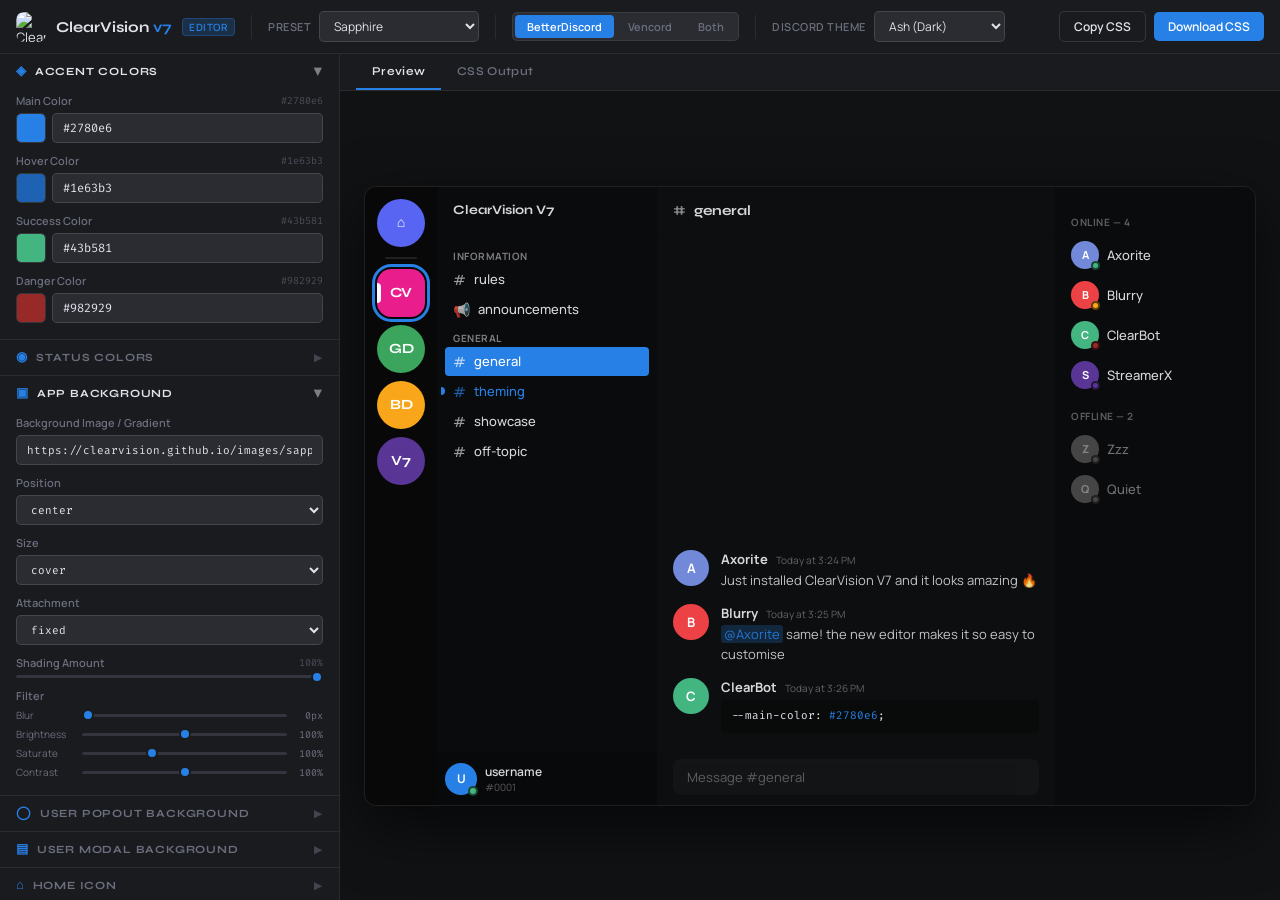
==== commit df95b79d: "Update stylesheet and script paths in index.html" ====
--- a/index.html
+++ b/index.html
@@ -7,7 +7,7 @@
 <link rel="icon" type="image/png" href="https://avatars.githubusercontent.com/u/51228765?s=200&v=4">
 <link rel="preconnect" href="https://fonts.googleapis.com">
 <link href="https://fonts.googleapis.com/css2?family=Syne:wght@400;500;600;700;800&family=Fira+Code:wght@400;500&family=Manrope:wght@300;400;500;600&display=swap" rel="stylesheet">
-<link rel="stylesheet" href="styles.css">
+<link rel="stylesheet" href="css/styles.css">
 </head>
 <body>
 
@@ -717,6 +717,6 @@
 
 <div id="toast">✓ Copied to clipboard!</div>
 
-<script src="scripts.js"></script>
+<script src="js/scripts.js" defer></script>
 </body>
 </html>
--- a/css/styles.css
+++ b/css/styles.css
@@ -0,0 +1,978 @@
+*, *::before, *::after { box-sizing: border-box; margin: 0; padding: 0; }
+
+:root {
+  --ed-bg: #111214;
+  --ed-surface: #1a1b1f;
+  --ed-panel: #202226;
+  --ed-control: #2a2c32;
+  --ed-control-hover: #32353d;
+  --ed-border: rgba(255,255,255,0.07);
+  --ed-border-strong: rgba(255,255,255,0.12);
+  --ed-text: #e1e3ea;
+  --ed-muted: #6b6e7d;
+  --ed-accent: #2780e6;
+  --ed-accent-hover: #1e63b3;
+  --ed-success: #3ba55d;
+  --ed-danger: #ed4245;
+  --ed-radius: 8px;
+  --ed-radius-sm: 5px;
+  --sidebar-w: 340px;
+  /* Updated dynamically from the theme's main/hover colors */
+  --theme-main: #2780e6;
+  --theme-hover: #1e63b3;
+}
+
+html, body { height: 100%; background: var(--ed-bg); color: var(--ed-text); font-family: 'Manrope', sans-serif; font-size: 13px; overflow: hidden; }
+#app { display: flex; flex-direction: column; position: fixed; inset: 0; }
+
+/* ─── HEADER ─────────────────────────────────────── */
+#topbar {
+  height: 54px;
+  background: var(--ed-surface);
+  border-bottom: 1px solid var(--ed-border);
+  display: flex;
+  align-items: center;
+  padding: 0 16px;
+  gap: 16px;
+  flex-shrink: 0;
+  z-index: 100;
+}
+.logo {
+  display: flex;
+  align-items: center;
+  gap: 10px;
+  flex-shrink: 0;
+}
+.logo-icon {
+  width: 30px; height: 30px;
+  border-radius: 8px;
+  overflow: hidden;
+  flex-shrink: 0;
+}
+.logo-name {
+  font-family: 'Syne', sans-serif;
+  font-weight: 700;
+  font-size: 15px;
+  color: var(--ed-text);
+}
+.logo-name span {
+  color: var(--ed-accent);
+}
+.logo-badge {
+  font-size: 10px;
+  font-weight: 600;
+  background: rgba(39, 128, 230, 0.2);
+  color: var(--ed-accent);
+  border: 1px solid rgba(39, 128, 230, 0.3);
+  padding: 1px 6px;
+  border-radius: 4px;
+  letter-spacing: 0.5px;
+}
+.topbar-divider { width: 1px; height: 24px; background: var(--ed-border); flex-shrink: 0; }
+
+.preset-area {
+  display: flex;
+  align-items: center;
+  gap: 8px;
+}
+.preset-area label {
+  color: var(--ed-muted);
+  font-size: 11px;
+  font-weight: 600;
+  text-transform: uppercase;
+  letter-spacing: 0.5px;
+  white-space: nowrap;
+}
+#preset-select {
+  background: var(--ed-control);
+  border: 1px solid var(--ed-border-strong);
+  color: var(--ed-text);
+  border-radius: var(--ed-radius-sm);
+  padding: 5px 10px;
+  font-size: 12px;
+  font-family: 'Manrope', sans-serif;
+  cursor: pointer;
+  outline: none;
+  min-width: 160px;
+}
+#preset-select:focus { border-color: var(--ed-accent); }
+
+.platform-tabs {
+  display: flex;
+  background: var(--ed-control);
+  border-radius: var(--ed-radius-sm);
+  border: 1px solid var(--ed-border);
+  padding: 2px;
+  gap: 2px;
+  flex-shrink: 0;
+}
+.ptab {
+  background: none;
+  border: none;
+  color: var(--ed-muted);
+  font-family: 'Manrope', sans-serif;
+  font-size: 11px;
+  font-weight: 600;
+  padding: 4px 12px;
+  border-radius: 4px;
+  cursor: pointer;
+  transition: all 0.15s;
+  white-space: nowrap;
+}
+.ptab:hover { color: var(--ed-text); }
+.ptab.active { background: var(--ed-accent); color: #fff; }
+
+.topbar-right { margin-left: auto; display: flex; gap: 8px; align-items: center; }
+
+.discord-theme-area {
+  display: flex;
+  align-items: center;
+  gap: 8px;
+}
+.discord-theme-area label {
+  color: var(--ed-muted);
+  font-size: 11px;
+  font-weight: 600;
+  text-transform: uppercase;
+  letter-spacing: 0.5px;
+  white-space: nowrap;
+}
+#discord-theme-select {
+  background: var(--ed-control);
+  border: 1px solid var(--ed-border-strong);
+  color: var(--ed-text);
+  border-radius: var(--ed-radius-sm);
+  padding: 5px 10px;
+  font-size: 12px;
+  font-family: 'Manrope', sans-serif;
+  cursor: pointer;
+  outline: none;
+}
+
+.btn {
+  border: none;
+  border-radius: var(--ed-radius-sm);
+  padding: 6px 14px;
+  font-family: 'Manrope', sans-serif;
+  font-size: 12px;
+  font-weight: 600;
+  cursor: pointer;
+  transition: all 0.15s;
+  white-space: nowrap;
+}
+.btn-outline {
+  background: transparent;
+  border: 1px solid var(--ed-border-strong);
+  color: var(--ed-text);
+}
+.btn-outline:hover { background: var(--ed-control); }
+.btn-primary { background: var(--ed-accent); color: #fff; }
+.btn-primary:hover { background: var(--ed-accent-hover); }
+
+/* ─── LAYOUT ──────────────────────────────────────── */
+#body { display: flex; flex: 1; overflow: hidden; }
+
+/* ─── SIDEBAR ─────────────────────────────────────── */
+#sidebar {
+  width: var(--sidebar-w);
+  flex-shrink: 0;
+  background: var(--ed-surface);
+  border-right: 1px solid var(--ed-border);
+  overflow-y: auto;
+  overflow-x: hidden;
+  scrollbar-width: thin;
+  scrollbar-color: var(--ed-control) transparent;
+}
+#sidebar::-webkit-scrollbar { width: 4px; }
+#sidebar::-webkit-scrollbar-track { background: transparent; }
+#sidebar::-webkit-scrollbar-thumb { background: var(--ed-control); border-radius: 4px; }
+
+/* ─── SECTION ─────────────────────────────────────── */
+.section { border-bottom: 1px solid var(--ed-border); }
+.section-header {
+  display: flex;
+  align-items: center;
+  gap: 8px;
+  padding: 11px 16px;
+  cursor: pointer;
+  user-select: none;
+  font-family: 'Syne', sans-serif;
+  font-size: 11px;
+  font-weight: 700;
+  text-transform: uppercase;
+  letter-spacing: 0.8px;
+  color: var(--ed-muted);
+  transition: color 0.15s;
+}
+.section-header:hover { color: var(--ed-text); }
+.section-header .section-chevron {
+  margin-left: auto;
+  transition: transform 0.2s;
+  opacity: 0.5;
+  font-size: 10px;
+}
+.sec-icon {
+  color: var(--theme-main);
+  font-size: 13px;
+  line-height: 1;
+  flex-shrink: 0;
+  transition: color 0.15s;
+}
+.section.open .section-header { color: var(--ed-text); }
+.section.open .section-chevron { transform: rotate(90deg); }
+.section-body {
+  display: none;
+  padding: 4px 16px 16px;
+  gap: 10px;
+  flex-direction: column;
+}
+.section.open .section-body { display: flex; }
+
+/* ─── CONTROLS ────────────────────────────────────── */
+.control-row {
+  display: flex;
+  flex-direction: column;
+  gap: 5px;
+}
+.control-label {
+  font-size: 11px;
+  font-weight: 600;
+  color: var(--ed-muted);
+  display: flex;
+  justify-content: space-between;
+  align-items: center;
+}
+.control-label .label-default {
+  font-size: 10px;
+  font-weight: 400;
+  font-family: 'Fira Code', monospace;
+  color: rgba(107, 110, 125, 0.6);
+}
+
+/* Color row: swatch + hex input */
+.color-input-row {
+  display: flex;
+  gap: 6px;
+  align-items: center;
+}
+.color-swatch-wrap {
+  position: relative;
+  width: 30px;
+  height: 30px;
+  border-radius: var(--ed-radius-sm);
+  overflow: hidden;
+  border: 1px solid var(--ed-border-strong);
+  flex-shrink: 0;
+  cursor: pointer;
+}
+.color-swatch-wrap input[type=color] {
+  position: absolute;
+  inset: -4px;
+  width: calc(100% + 8px);
+  height: calc(100% + 8px);
+  border: none;
+  padding: 0;
+  cursor: pointer;
+  opacity: 0;
+}
+.color-swatch {
+  position: absolute;
+  inset: 0;
+  pointer-events: none;
+  border-radius: 4px;
+}
+.hex-input {
+  flex: 1;
+  background: var(--ed-control);
+  border: 1px solid var(--ed-border-strong);
+  border-radius: var(--ed-radius-sm);
+  color: var(--ed-text);
+  font-family: 'Fira Code', monospace;
+  font-size: 12px;
+  padding: 5px 10px;
+  outline: none;
+  transition: border-color 0.15s;
+  height: 30px;
+}
+.hex-input:focus { border-color: var(--ed-accent); }
+
+/* RGBA row */
+.rgba-row { display: flex; gap: 6px; align-items: center; }
+.opacity-wrap { display: flex; flex-direction: column; gap: 3px; flex: 1; }
+.opacity-label { font-size: 10px; color: var(--ed-muted); display: flex; justify-content: space-between; }
+input[type=range] {
+  -webkit-appearance: none;
+  width: 100%;
+  height: 4px;
+  background: var(--ed-control-hover);
+  border-radius: 2px;
+  outline: none;
+  cursor: pointer;
+}
+input[type=range]::-webkit-slider-thumb {
+  -webkit-appearance: none;
+  width: 12px;
+  height: 12px;
+  border-radius: 50%;
+  background: var(--ed-accent);
+  border: 2px solid var(--ed-surface);
+  cursor: pointer;
+}
+input[type=range].slim { height: 3px; }
+
+/* Text / select inputs */
+.text-input, .select-input {
+  width: 100%;
+  background: var(--ed-control);
+  border: 1px solid var(--ed-border-strong);
+  border-radius: var(--ed-radius-sm);
+  color: var(--ed-text);
+  font-family: 'Fira Code', monospace;
+  font-size: 11px;
+  padding: 6px 10px;
+  outline: none;
+  transition: border-color 0.15s;
+  height: 30px;
+}
+.text-input:focus, .select-input:focus { border-color: var(--ed-accent); }
+.select-input { cursor: pointer; }
+
+/* Checkbox row */
+.check-row {
+  display: flex;
+  align-items: center;
+  gap: 8px;
+  padding: 4px 0;
+  cursor: pointer;
+  font-size: 12px;
+  color: var(--ed-text);
+}
+.check-row input[type=checkbox] { accent-color: var(--ed-accent); cursor: pointer; width: 14px; height: 14px; }
+
+/* Shading group */
+.shading-group {
+  background: var(--ed-control);
+  border-radius: var(--ed-radius);
+  border: 1px solid var(--ed-border);
+  padding: 10px;
+  display: flex;
+  flex-direction: column;
+  gap: 8px;
+}
+.shading-group .shading-label {
+  font-size: 10px;
+  font-weight: 700;
+  text-transform: uppercase;
+  letter-spacing: 0.5px;
+  color: var(--ed-muted);
+  margin-bottom: 2px;
+}
+
+.info-note {
+  font-size: 11px;
+  color: var(--ed-muted);
+  background: var(--ed-control);
+  border-radius: var(--ed-radius-sm);
+  padding: 7px 10px;
+  border-left: 2px solid var(--ed-accent);
+  line-height: 1.5;
+}
+
+/* ─── PREVIEW AREA ────────────────────────────────── */
+#preview-area {
+  flex: 1;
+  display: flex;
+  flex-direction: column;
+  overflow: hidden;
+  background: var(--ed-bg);
+}
+.preview-tabs-bar {
+  display: flex;
+  border-bottom: 1px solid var(--ed-border);
+  background: var(--ed-surface);
+  padding: 0 16px;
+  gap: 0;
+  flex-shrink: 0;
+}
+.view-tab {
+  background: none;
+  border: none;
+  border-bottom: 2px solid transparent;
+  color: var(--ed-muted);
+  font-family: 'Syne', sans-serif;
+  font-size: 12px;
+  font-weight: 600;
+  padding: 10px 16px;
+  cursor: pointer;
+  transition: all 0.15s;
+  letter-spacing: 0.3px;
+}
+.view-tab:hover { color: var(--ed-text); border-bottom-color: color-mix(in srgb, var(--theme-main) 40%, transparent); }
+.view-tab.active { color: var(--ed-text); border-bottom-color: var(--theme-main); }
+
+.view-pane { display: none; flex: 1; overflow: hidden; }
+.view-pane.active { display: flex; }
+
+/* ─── DISCORD MOCK ────────────────────────────────── */
+#mock-wrap {
+  flex: 1;
+  display: flex;
+  align-items: center;
+  justify-content: center;
+  padding: 24px;
+  overflow: hidden;
+}
+#discord-mock {
+  width: 100%;
+  max-width: 900px;
+  height: 100%;
+  max-height: 620px;
+  border-radius: 12px;
+  overflow: hidden;
+  display: flex;
+  position: relative;
+  box-shadow: 0 20px 60px rgba(0,0,0,0.6);
+  border: 1px solid rgba(255,255,255,0.06);
+}
+/* Background layer */
+#mock-bg {
+  position: absolute;
+  inset: 0;
+  background-size: cover;
+  background-position: center;
+  background-repeat: no-repeat;
+  z-index: 0;
+}
+
+/* Servers sidebar */
+.mock-servers {
+  width: 72px;
+  flex-shrink: 0;
+  display: flex;
+  flex-direction: column;
+  align-items: center;
+  padding: 12px 0;
+  gap: 8px;
+  z-index: 2;
+  position: relative;
+}
+.mock-servers-bg {
+  position: absolute; inset: 0;
+  background: rgba(0,0,0,0.6);
+  z-index: -1;
+}
+.mock-server-icon {
+  width: 48px; height: 48px;
+  border-radius: 50%;
+  display: flex; align-items: center; justify-content: center;
+  font-family: 'Syne', sans-serif;
+  font-weight: 700;
+  font-size: 14px;
+  color: #fff;
+  cursor: pointer;
+  transition: border-radius 0.2s;
+  flex-shrink: 0;
+  user-select: none;
+}
+.mock-server-icon:hover { border-radius: 30%; }
+.mock-server-icon.home { background: #5865f2; }
+.mock-server-icon.active { border-radius: 30%; }
+.server-pip {
+  position: absolute;
+  left: 0; top: 50%;
+  transform: translateY(-50%);
+  width: 4px;
+  height: 20px;
+  border-radius: 0 4px 4px 0;
+  background: #fff;
+  display: none;
+}
+.mock-server-icon.active .server-pip,
+.mock-server-icon:hover .server-pip { display: block; }
+.mock-server-wrap { position: relative; }
+.mock-divider {
+  width: 32px; height: 2px;
+  background: rgba(255,255,255,0.1);
+  border-radius: 1px;
+  margin: 2px 0;
+}
+
+/* Channels sidebar */
+.mock-channels {
+  width: 220px;
+  flex-shrink: 0;
+  display: flex;
+  flex-direction: column;
+  z-index: 2;
+  position: relative;
+}
+.mock-channels-bg {
+  position: absolute; inset: 0;
+  z-index: -1;
+}
+.mock-server-name {
+  height: 48px;
+  display: flex;
+  align-items: center;
+  padding: 0 16px;
+  font-family: 'Syne', sans-serif;
+  font-weight: 700;
+  font-size: 13px;
+  border-bottom: 1px solid rgba(0,0,0,0.2);
+  cursor: pointer;
+  user-select: none;
+}
+.mock-channel-list { flex: 1; padding: 8px 8px 0; overflow: hidden; }
+.mock-category-label {
+  font-size: 10px;
+  font-weight: 700;
+  text-transform: uppercase;
+  letter-spacing: 0.5px;
+  padding: 6px 8px 2px;
+  opacity: 0.7;
+}
+.mock-channel {
+  display: flex;
+  align-items: center;
+  gap: 8px;
+  padding: 5px 8px;
+  border-radius: 4px;
+  margin-bottom: 1px;
+  cursor: pointer;
+  font-size: 13px;
+  font-weight: 500;
+  user-select: none;
+  position: relative;
+}
+.mock-channel.selected { border-radius: 4px; }
+.mock-channel .ch-icon { font-size: 14px; opacity: 0.7; }
+.mock-channel-unread-pip {
+  position: absolute;
+  left: -4px;
+  width: 4px; height: 8px;
+  border-radius: 0 4px 4px 0;
+  display: none;
+}
+.mock-channel.unread .mock-channel-unread-pip { display: block; }
+.mock-user-bar {
+  height: 52px;
+  display: flex;
+  align-items: center;
+  padding: 0 8px;
+  gap: 8px;
+  background: rgba(0,0,0,0.2);
+  flex-shrink: 0;
+}
+.mock-avatar {
+  width: 32px; height: 32px;
+  border-radius: 50%;
+  background: var(--ed-accent);
+  position: relative;
+  flex-shrink: 0;
+  display: flex;
+  align-items: center;
+  justify-content: center;
+  font-size: 12px;
+  font-weight: 700;
+  color: #fff;
+}
+.mock-status-dot {
+  position: absolute;
+  bottom: -1px; right: -1px;
+  width: 10px; height: 10px;
+  border-radius: 50%;
+  border: 2px solid rgba(0,0,0,0.4);
+}
+.mock-user-name { font-size: 12px; font-weight: 600; }
+.mock-user-tag { font-size: 11px; }
+
+/* Chat area */
+.mock-chat {
+  flex: 1;
+  display: flex;
+  flex-direction: column;
+  z-index: 2;
+  position: relative;
+  overflow: hidden;
+}
+.mock-chat-bg {
+  position: absolute; inset: 0;
+  z-index: -1;
+}
+.mock-chat-header {
+  height: 48px;
+  display: flex;
+  align-items: center;
+  padding: 0 16px;
+  gap: 8px;
+  border-bottom: 1px solid rgba(0,0,0,0.15);
+  font-family: 'Syne', sans-serif;
+  font-weight: 700;
+  font-size: 14px;
+  flex-shrink: 0;
+}
+.mock-chat-header .ch-icon { opacity: 0.6; }
+.mock-messages { flex: 1; padding: 16px; display: flex; flex-direction: column; gap: 14px; overflow: hidden; justify-content: flex-end; }
+.mock-msg { display: flex; gap: 12px; align-items: flex-start; }
+.mock-msg-avatar {
+  width: 36px; height: 36px;
+  border-radius: 50%;
+  flex-shrink: 0;
+  display: flex; align-items: center; justify-content: center;
+  font-size: 13px; font-weight: 700; color: #fff;
+}
+.mock-msg-content { flex: 1; }
+.mock-msg-header { display: flex; gap: 8px; align-items: baseline; margin-bottom: 3px; }
+.mock-msg-name { font-size: 13px; font-weight: 700; }
+.mock-msg-time { font-size: 10px; opacity: 0.4; }
+.mock-msg-text { font-size: 13px; line-height: 1.5; opacity: 0.9; }
+.mock-msg-text.code-block {
+  font-family: 'Fira Code', monospace;
+  font-size: 11px;
+  padding: 8px 10px;
+  border-radius: 4px;
+  margin-top: 4px;
+  background: rgba(0,0,0,0.3);
+  opacity: 1;
+}
+.mock-msg-mention {
+  background: rgba(39,128,230,0.25);
+  color: #7ab4f5;
+  padding: 0 3px;
+  border-radius: 3px;
+}
+
+.mock-input-bar {
+  height: 56px;
+  padding: 0 16px;
+  display: flex;
+  align-items: center;
+  flex-shrink: 0;
+}
+.mock-input {
+  flex: 1;
+  height: 36px;
+  border-radius: 8px;
+  display: flex;
+  align-items: center;
+  padding: 0 14px;
+  font-size: 13px;
+  opacity: 0.5;
+}
+
+/* Members sidebar */
+.mock-members {
+  width: 200px;
+  flex-shrink: 0;
+  display: flex;
+  flex-direction: column;
+  z-index: 2;
+  position: relative;
+  padding: 16px 8px;
+  gap: 4px;
+  overflow: hidden;
+}
+.mock-members-bg { position: absolute; inset: 0; z-index: -1; }
+.mock-member-cat {
+  font-size: 10px;
+  font-weight: 700;
+  text-transform: uppercase;
+  letter-spacing: 0.5px;
+  padding: 4px 8px;
+  opacity: 0.5;
+  margin-top: 8px;
+}
+.mock-member-cat:first-child { margin-top: 0; }
+.mock-member {
+  display: flex;
+  align-items: center;
+  gap: 8px;
+  padding: 4px 8px;
+  border-radius: 4px;
+  cursor: pointer;
+}
+.mock-member:hover { background: rgba(255,255,255,0.05); }
+.mock-member-avatar {
+  width: 28px; height: 28px;
+  border-radius: 50%;
+  flex-shrink: 0;
+  display: flex; align-items: center; justify-content: center;
+  font-size: 11px; font-weight: 700; color: #fff;
+  position: relative;
+}
+.mock-member-status {
+  position: absolute;
+  bottom: -1px; right: -1px;
+  width: 9px; height: 9px;
+  border-radius: 50%;
+  border: 2px solid transparent;
+}
+.mock-member-name { font-size: 13px; font-weight: 500; }
+
+/* CSS Output pane */
+#css-pane {
+  flex: 1;
+  overflow: auto;
+  padding: 24px;
+  scrollbar-width: thin;
+  scrollbar-color: var(--ed-control) transparent;
+}
+#css-pane::-webkit-scrollbar { width: 6px; }
+#css-pane::-webkit-scrollbar-thumb { background: var(--ed-control); border-radius: 4px; }
+#css-output {
+  font-family: 'Fira Code', monospace;
+  font-size: 12px;
+  line-height: 1.7;
+  color: var(--ed-text);
+  white-space: pre;
+  background: var(--ed-surface);
+  padding: 20px;
+  border-radius: var(--ed-radius);
+  border: 1px solid var(--ed-border);
+}
+/* Syntax highlighting */
+.css-comment { color: #5a6a7e; }
+.css-property { color: #c3e88d; }
+.css-value { color: #89ddff; }
+.css-selector { color: #82aaff; }
+.css-atrule { color: #c792ea; }
+.css-punct { color: #89ddff; }
+.css-bracket { color: #89ddff; }
+
+/* ─── NOTIFICATION TOAST ──────────────────────────── */
+#toast {
+  position: fixed;
+  bottom: 24px; left: 50%; transform: translateX(-50%) translateY(0);
+  background: var(--ed-success);
+  color: #fff;
+  padding: 10px 20px;
+  border-radius: var(--ed-radius);
+  font-size: 13px;
+  font-weight: 600;
+  z-index: 9999;
+  transition: transform 0.25s cubic-bezier(0.34, 1.56, 0.64, 1), opacity 0.25s, visibility 0.25s;
+  pointer-events: none;
+  box-shadow: 0 4px 20px rgba(0,0,0,0.4);
+  opacity: 0;
+  visibility: hidden;
+}
+#toast.show { opacity: 1; visibility: visible; }
+
+/* ─── RESPONSIVE helper ───────────────────────────── */
+.mock-members { display: flex; }
+@media (max-width: 900px) { .mock-members { display: none; } }
+
+/* ─── MOBILE BOTTOM NAV ───────────────────────────── */
+#mobile-nav {
+  display: none;
+  height: calc(56px + env(safe-area-inset-bottom, 0px));
+  padding-bottom: env(safe-area-inset-bottom, 0px);
+  background: var(--ed-surface);
+  border-top: 1px solid var(--ed-border);
+  flex-shrink: 0;
+  z-index: 200;
+}
+#mobile-nav-inner {
+  display: flex;
+  height: 56px;
+}
+.mnav-btn {
+  flex: 1;
+  display: flex;
+  flex-direction: column;
+  align-items: center;
+  justify-content: center;
+  gap: 3px;
+  background: none;
+  border: none;
+  color: var(--ed-muted);
+  font-family: 'Manrope', sans-serif;
+  font-size: 10px;
+  font-weight: 600;
+  letter-spacing: 0.3px;
+  cursor: pointer;
+  transition: color 0.15s;
+  padding: 0;
+  position: relative;
+}
+.mnav-btn:hover:not(.active) { color: var(--theme-hover); }
+.mnav-btn.active { color: var(--theme-main); }
+.mnav-btn.active::after {
+  content: '';
+  position: absolute;
+  top: 0; left: 20%; right: 20%;
+  height: 2px;
+  background: var(--theme-main);
+  border-radius: 0 0 3px 3px;
+}
+.mnav-icon {
+  width: 20px; height: 20px;
+  display: block;
+  fill: currentColor;
+}
+
+@media (max-width: 680px) {
+  html, body { overflow: hidden; }
+
+  /* Topbar: compact, no wrapping */
+  #topbar {
+    height: 50px;
+    padding: 0 12px;
+    gap: 8px;
+    overflow: hidden;
+  }
+  /* Hide all topbar extras on mobile — they move to settings sheet or are redundant */
+  .topbar-divider,
+  .preset-area label,
+  .platform-tabs,
+  .discord-theme-area,
+  .topbar-right { display: none !important; }
+
+  /* Show just logo + mobile export btn */
+  .logo-badge { display: none; }
+  .logo-name { font-size: 14px; }
+  #mobile-export-btn { display: flex !important; }
+
+  /* Preset select stays visible, styled inline */
+  .preset-area {
+    margin-left: auto;
+    gap: 0;
+  }
+  #preset-select {
+    font-size: 12px;
+    padding: 5px 8px;
+    min-width: 0;
+    max-width: 150px;
+  }
+
+  /* Layout: stacked, body fills remaining height */
+  #body { position: relative; overflow: hidden; }
+
+  /* Sidebar: full width, shown/hidden via mobile tab */
+  #sidebar {
+    position: absolute;
+    inset: 0;
+    width: 100%;
+    border-right: none;
+    z-index: 10;
+    transform: translateX(0);
+    transition: transform 0.25s ease;
+  }
+  #sidebar.mobile-hidden { transform: translateX(-100%); }
+
+  /* Preview: full width, shown/hidden */
+  #preview-area {
+    position: absolute;
+    inset: 0;
+    z-index: 10;
+    transform: translateX(100%);
+    transition: transform 0.25s ease;
+  }
+  #preview-area.mobile-visible { transform: translateX(0); }
+
+  /* Mobile CSS output pane */
+  #css-pane { padding: 12px; }
+  #css-output { font-size: 11px; white-space: pre-wrap; word-break: break-all; }
+
+  /* Preview tabs bar on mobile — hide it, bottom nav handles this */
+  .preview-tabs-bar { display: none; }
+
+  /* Mock: smaller, full width */
+  #mock-wrap { padding: 12px; align-items: flex-start; }
+  #discord-mock {
+    max-width: 100%;
+    max-height: none;
+    height: 380px;
+    border-radius: 8px;
+  }
+  .mock-channels { width: 160px; }
+  .mock-servers { width: 52px; }
+  .mock-server-icon { width: 36px; height: 36px; font-size: 11px; }
+
+  /* Controls: larger touch targets */
+  .hex-input, .text-input, .select-input { height: 38px; font-size: 13px; }
+  .color-swatch-wrap { width: 38px; height: 38px; }
+  .section-header { padding: 14px 16px; font-size: 12px; }
+
+  /* Mobile nav visible */
+  #mobile-nav { display: flex; flex-direction: column; }
+
+  /* Mobile settings sheet */
+  #mobile-settings {
+    display: block !important;
+    position: fixed;
+    inset: 0;
+    z-index: 500;
+    background: rgba(0,0,0,0.6);
+    opacity: 0;
+    pointer-events: none;
+    transition: opacity 0.2s;
+  }
+  #mobile-settings.open {
+    opacity: 1;
+    pointer-events: all;
+  }
+  #mobile-settings-sheet {
+    position: absolute;
+    bottom: 0; left: 0; right: 0;
+    background: var(--ed-surface);
+    border-radius: 16px 16px 0 0;
+    padding: 16px;
+    display: flex;
+    flex-direction: column;
+    gap: 14px;
+    transform: translateY(100%);
+    transition: transform 0.25s cubic-bezier(0.34, 1.2, 0.64, 1);
+  }
+  #mobile-settings.open #mobile-settings-sheet { transform: translateY(0); }
+  .settings-sheet-handle {
+    width: 36px; height: 4px;
+    background: var(--ed-border-strong);
+    border-radius: 2px;
+    margin: 0 auto 4px;
+  }
+  .settings-sheet-title {
+    font-family: 'Syne', sans-serif;
+    font-weight: 700;
+    font-size: 15px;
+    margin-bottom: 4px;
+  }
+  .settings-sheet-row {
+    display: flex;
+    flex-direction: column;
+    gap: 6px;
+  }
+  .settings-sheet-row label {
+    font-size: 11px;
+    font-weight: 600;
+    color: var(--ed-muted);
+    text-transform: uppercase;
+    letter-spacing: 0.5px;
+  }
+  .settings-sheet-row select {
+    background: var(--ed-control);
+    border: 1px solid var(--ed-border-strong);
+    color: var(--ed-text);
+    border-radius: var(--ed-radius-sm);
+    padding: 10px 12px;
+    font-size: 14px;
+    font-family: 'Manrope', sans-serif;
+    width: 100%;
+    outline: none;
+  }
+  .settings-sheet-btns {
+    display: flex;
+    gap: 10px;
+  }
+  .settings-sheet-btns .btn {
+    flex: 1;
+    padding: 12px;
+    font-size: 14px;
+    border-radius: var(--ed-radius);
+  }
+  #mobile-export-btn {
+    margin-left: auto;
+    align-items: center;
+    gap: 6px;
+  }
+}
